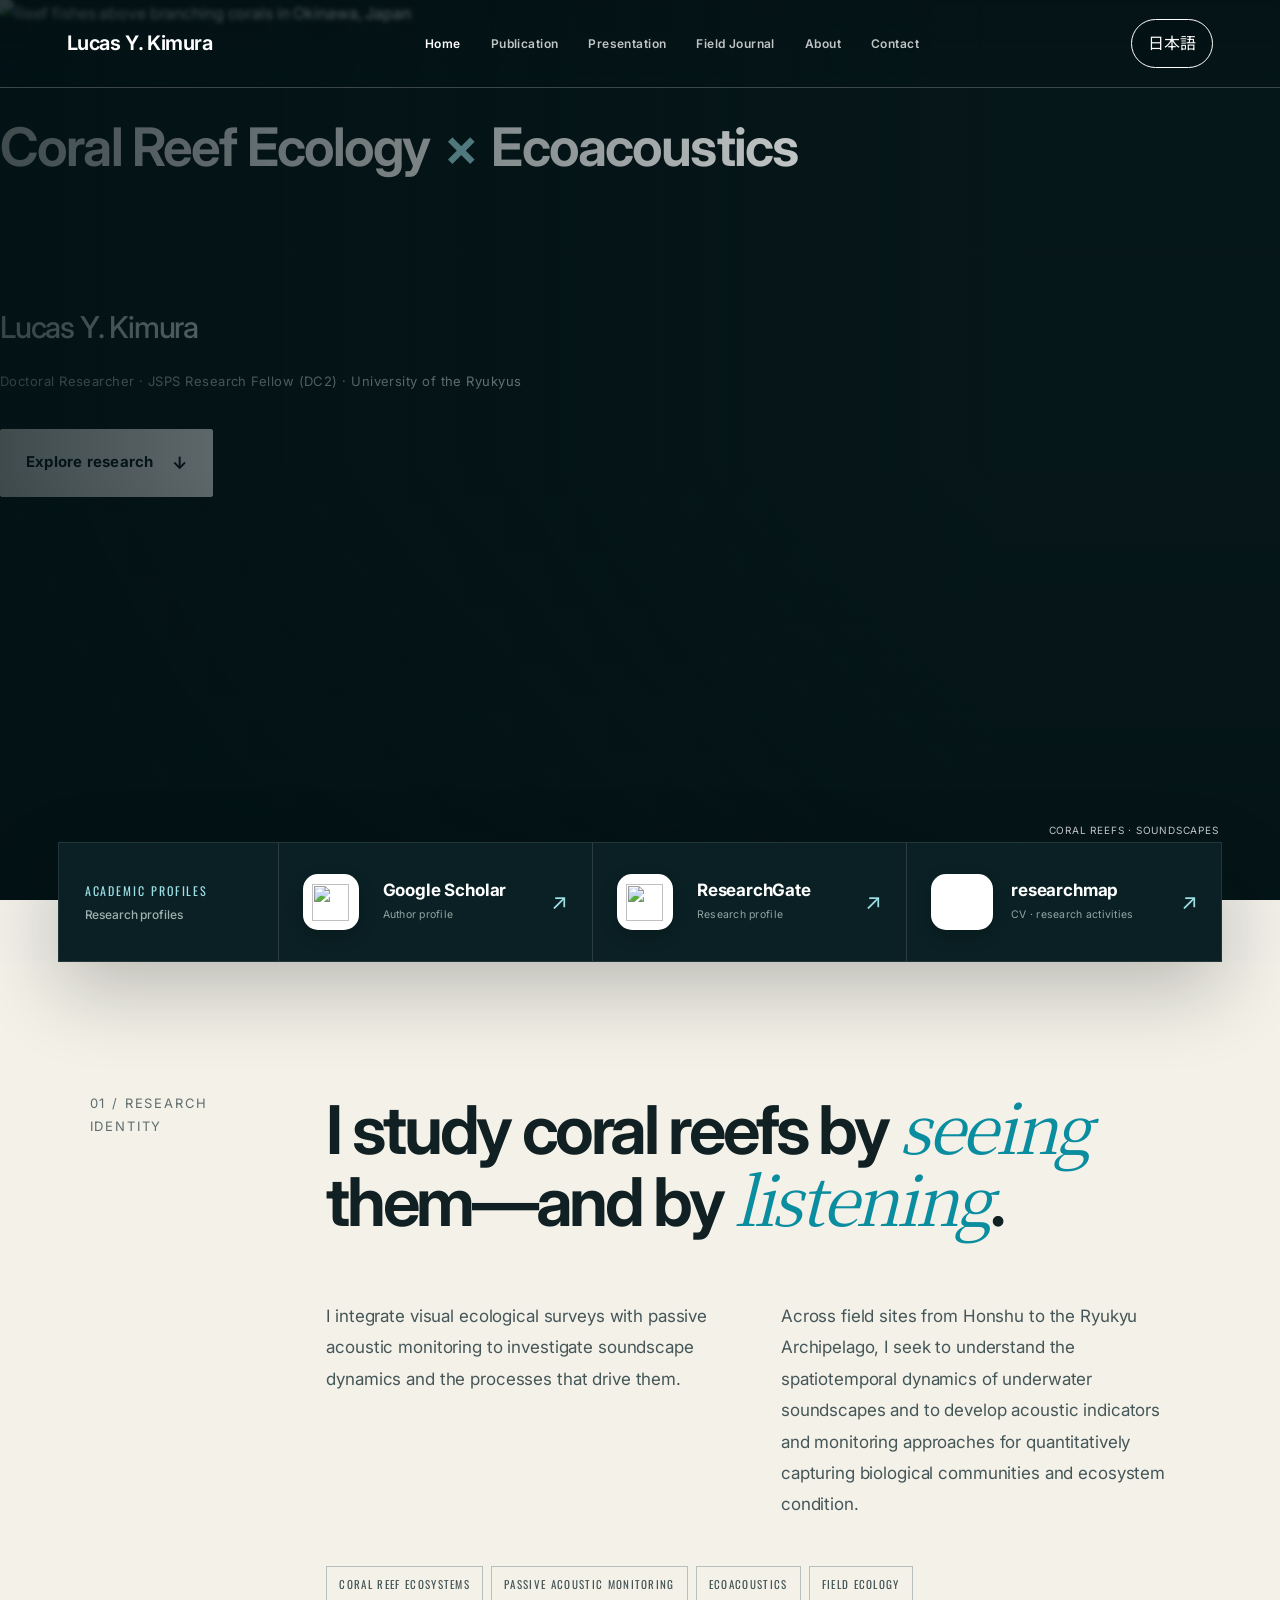
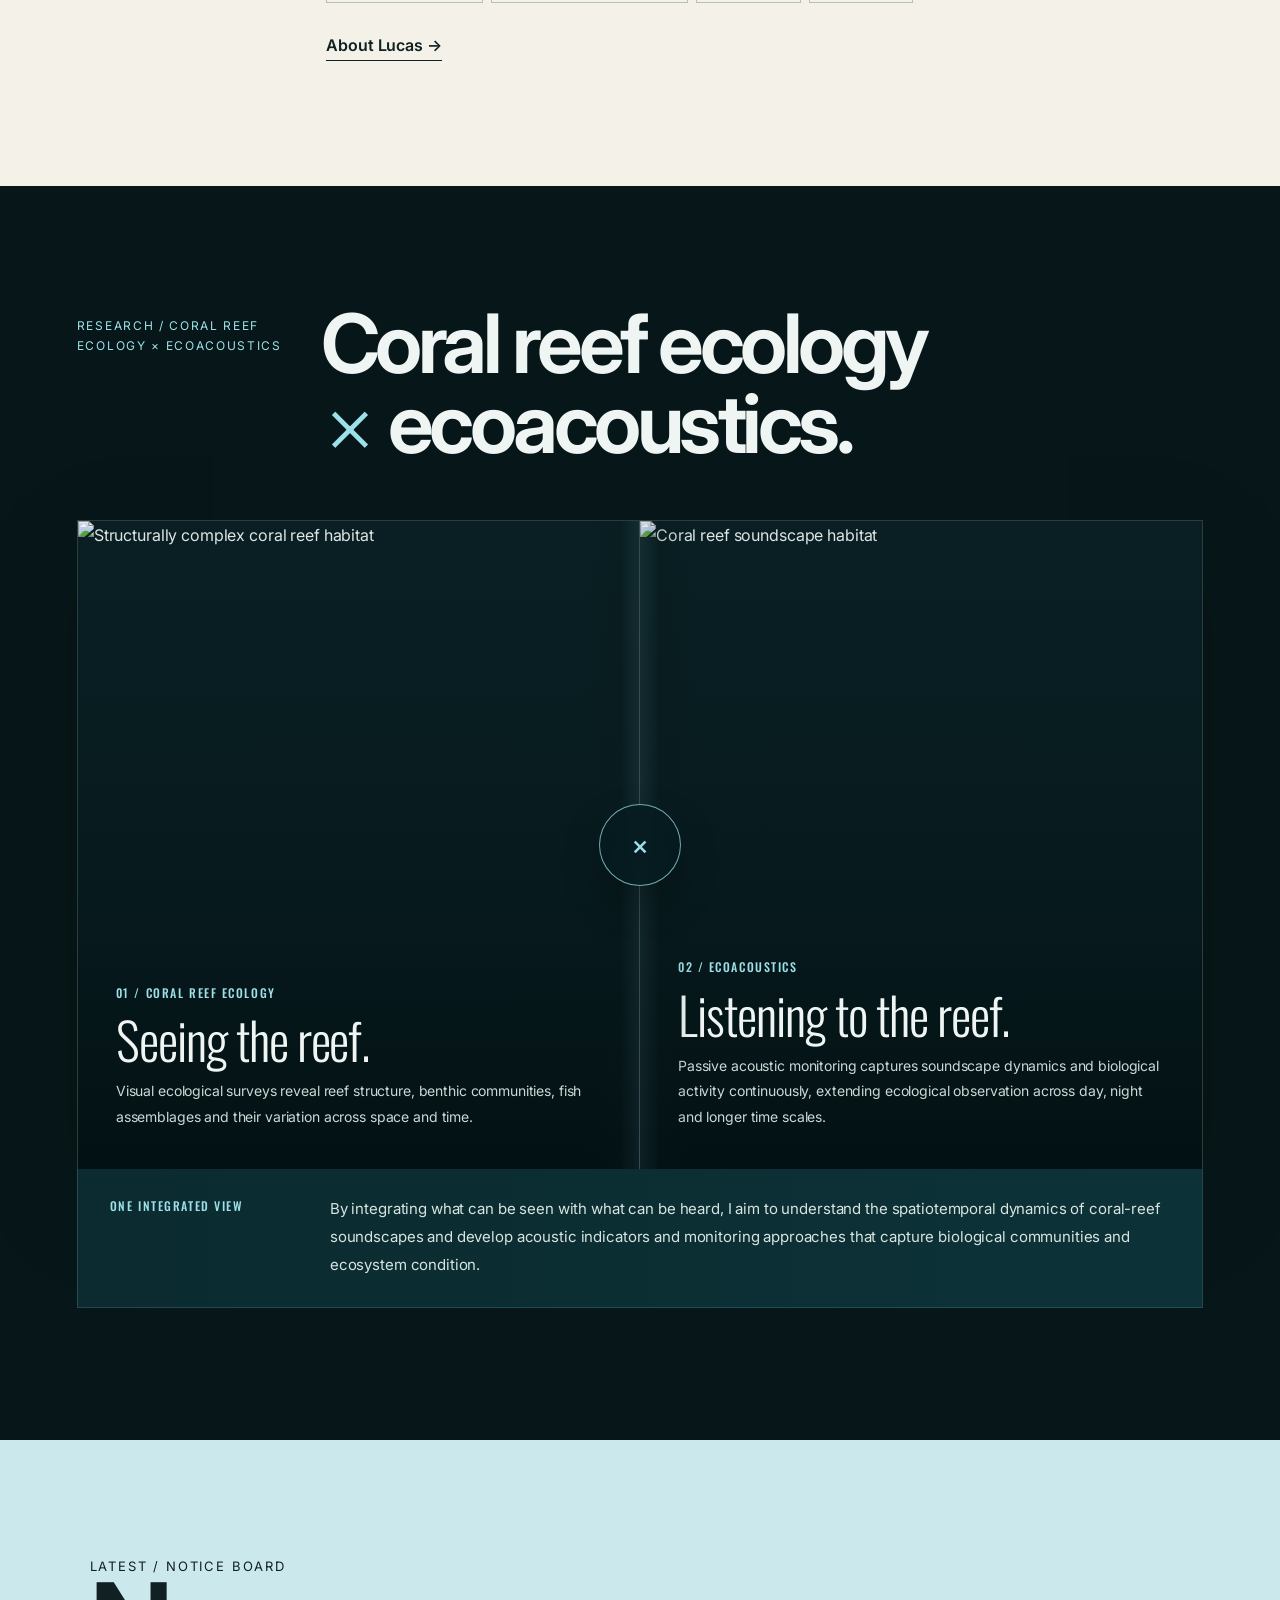
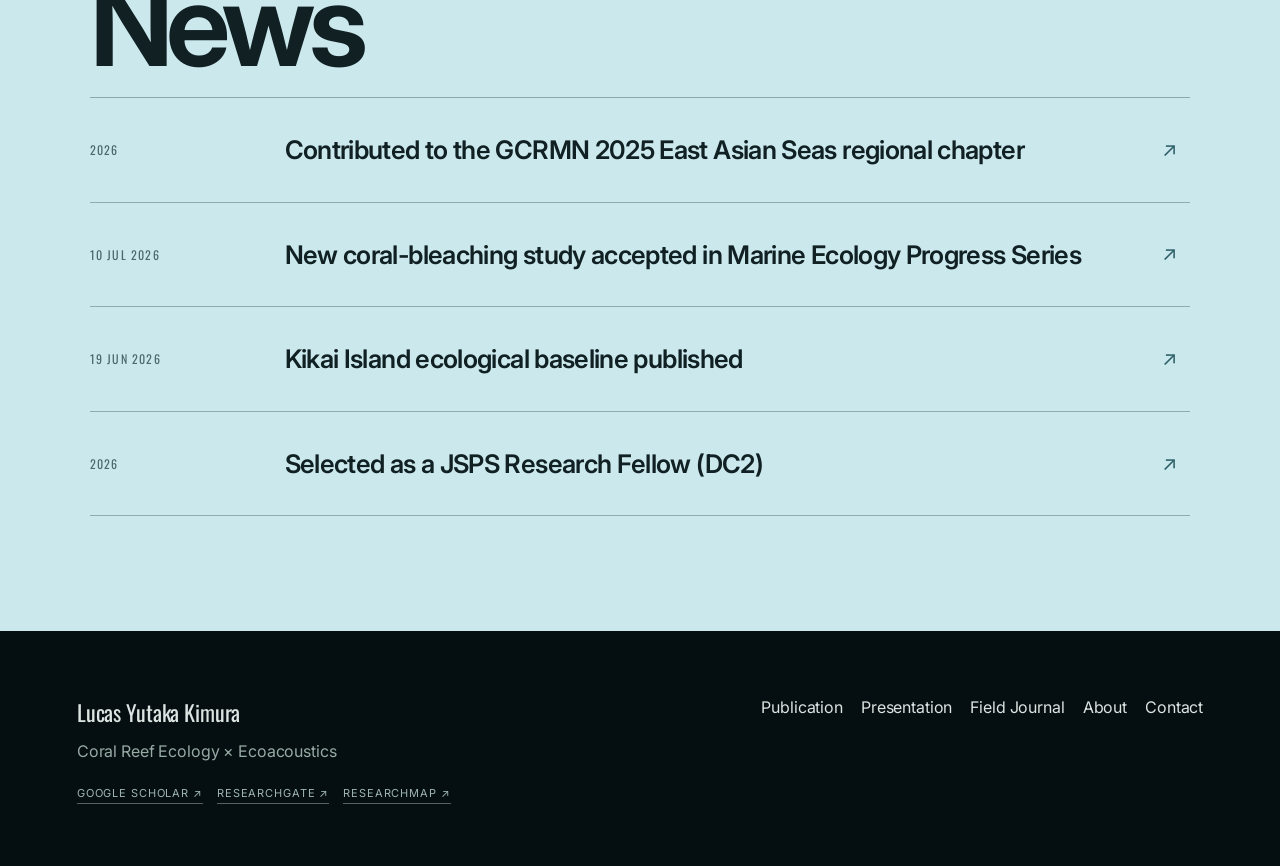
==== index.html @ f70b8e87 "Update index.html" ====
<!doctype html>
<html lang="en">
<head>
  <meta charset="utf-8">
  <meta name="viewport" content="width=device-width,initial-scale=1">
  <meta name="theme-color" content="#071719">
  <meta name="description" content="Lucas Y. Kimura — integrating coral reef ecology and ecoacoustics to understand coral-reef soundscape dynamics and advance acoustic ecosystem monitoring.">
  <link rel="canonical" href="https://lucasyutakakimura.github.io/lucas-kimura-website/">
  <link rel="preload" as="image" href="assets/images/reef-hero-hq.avif" fetchpriority="high">
  <title>Lucas Y. Kimura — Coral Reef Ecology × Ecoacoustics</title>
  <link rel="preconnect" href="https://fonts.googleapis.com">
  <link rel="preconnect" href="https://fonts.gstatic.com" crossorigin>
  <link rel="preconnect" href="https://upload.wikimedia.org">
  <link rel="preconnect" href="https://commons.wikimedia.org">
  <link href="https://fonts.googleapis.com/css2?family=Inter:wght@400;500;600;700&family=Noto+Sans+JP:wght@400;500;600;700&family=Noto+Serif+JP:wght@500;600&family=Oswald:wght@300;400;500&display=swap" rel="stylesheet">
  <link rel="stylesheet" href="assets/style.css">
  <link rel="stylesheet" href="assets/home.css">
  <link rel="stylesheet" href="assets/research-fusion.css">
  <script>(function(){try{var q=new URLSearchParams(location.search).get('lang');var l=(q==='ja'||q==='en')?q:(localStorage.getItem('lyk-lang')||'en');document.documentElement.dataset.lang=l;document.documentElement.lang=l;}catch(e){}})();</script>
  <script type="application/ld+json">{"@context":"https://schema.org","@type":"Person","name":"Lucas Yutaka Kimura","url":"https://lucasyutakakimura.github.io/lucas-kimura-website/","affiliation":{"@type":"Organization","name":"University of the Ryukyus"},"knowsAbout":["Coral reef ecology","Ecoacoustics","Passive acoustic monitoring","Reef fish ecology","Coral bleaching"],"sameAs":["https://scholar.google.com/citations?user=vAI-kDgAAAAJ&hl=ja","https://www.researchgate.net/profile/Lucas-Kimura-2?ev=hdr_xprf","https://researchmap.jp/lucasyutakakimura"]}</script>
</head>
<body class="home-page"
 data-title-en="Lucas Y. Kimura — Coral Reef Ecology × Ecoacoustics"
 data-title-ja="Lucas Y. Kimura — サンゴ礁生態学 × 生態音響学"
 data-description-en="Lucas Y. Kimura — integrating coral reef ecology and ecoacoustics from Honshu to the Ryukyu Archipelago to understand soundscape dynamics and advance acoustic ecosystem monitoring."
 data-description-ja="Lucas Y. Kimura — 本州から琉球列島を中心に、海中サウンドスケープの時空間動態を明らかにし、音響情報から生物群集や生態系の状態を捉える指標・モニタリング手法の発展を目指しています。">
<header class="top">
  <a class="brand" href="index.html">Lucas Y. Kimura</a>
  <nav aria-label="Primary navigation">
    <a class="active" href="index.html"><span data-en>Home</span><span data-ja>ホーム</span></a>
    <a href="publications.html"><span data-en>Publication</span><span data-ja>論文</span></a>
    <a href="presentation.html"><span data-en>Presentation</span><span data-ja>学会発表</span></a>
    <a href="fieldwork.html"><span data-en>Field Journal</span><span data-ja>フィールド記録</span></a>
    <a href="about.html"><span data-en>About</span><span data-ja>プロフィール</span></a>
    <a href="contact.html"><span data-en>Contact</span><span data-ja>お問い合わせ</span></a>
  </nav>
  <button id="lang" type="button" aria-label="Switch language">日本語</button>
</header>

<main>
 <section class="hero" aria-labelledby="hero-title">
  <img
    src="assets/images/home-hero.jpg"
    fetchpriority="high"
    decoding="async"
    alt="Coral reef and reef fishes">

  <div class="shade"></div>
      <div class="field"><span data-en>Coral Reef Ecology <span class="cross">×</span> Ecoacoustics</span><span data-ja>サンゴ礁生態学 <span class="cross">×</span> 生態音響学</span></div>
      <h1 id="hero-title">Lucas Y. Kimura</h1>
      <p class="hero-meta"><span data-en>Doctoral Researcher · JSPS Research Fellow (DC2) · University of the Ryukyus</span><span data-ja>琉球大学 博士後期課程 · 日本学術振興会特別研究員（DC2）</span></p>
      <div class="hero-actions">
        <a class="button light" href="#research"><span data-en>Explore research</span><span data-ja>研究を見る</span></a>
      </div>
    </div>
    <div class="location"><span data-en>Coral reefs · Soundscapes<br>Biological communities · Monitoring</span><span data-ja>サンゴ礁 · サウンドスケープ<br>生物群集 · モニタリング</span></div>
    <div class="scroll-note"><span data-en>Scroll to explore</span><span data-ja>スクロールして研究を見る</span></div>
  </section>

  <section class="profile-dock" data-aria-en="Academic profiles" data-aria-ja="研究者プロフィール" aria-label="Academic profiles">
    <div class="profile-dock-label">
      <span><span data-en>Academic profiles</span><span data-ja>研究者プロフィール</span></span>
      <strong><span data-en>Research profiles</span><span data-ja>研究プロフィール</span></strong>
    </div>
    <a class="profile-card scholar-card" href="https://scholar.google.com/citations?user=vAI-kDgAAAAJ&hl=ja" target="_blank" rel="me noopener noreferrer" data-aria-en="Google Scholar profile" data-aria-ja="Google Scholar プロフィール" aria-label="Google Scholar profile">
      <span class="profile-logo" aria-hidden="true"><img src="https://upload.wikimedia.org/wikipedia/commons/c/c7/Google_Scholar_logo.svg" alt=""></span>
      <span class="profile-copy"><strong>Google Scholar</strong><small><span data-en>Author profile</span><span data-ja></span></small></span><span class="profile-arrow">↗</span>
    </a>
    <a class="profile-card researchgate-card" href="https://www.researchgate.net/profile/Lucas-Kimura-2?ev=hdr_xprf" target="_blank" rel="me noopener noreferrer" data-aria-en="ResearchGate profile" data-aria-ja="ResearchGate プロフィール" aria-label="ResearchGate profile">
      <span class="profile-logo" aria-hidden="true"><img src="https://upload.wikimedia.org/wikipedia/commons/9/94/Researchgate_logo.svg" alt=""></span>
      <span class="profile-copy"><strong>ResearchGate</strong><small><span data-en>Research profile</span><span data-ja></span></small></span><span class="profile-arrow">↗</span>
    </a>
    <a class="profile-card researchmap-card" href="https://researchmap.jp/lucasyutakakimura" target="_blank" rel="me noopener noreferrer" data-aria-en="researchmap profile" data-aria-ja="researchmap プロフィール" aria-label="researchmap profile">
      <span class="profile-logo profile-logo-wide" aria-hidden="true"><img src="https://commons.wikimedia.org/wiki/Special:Redirect/file/Researchmap.png" alt=""></span>
      <span class="profile-copy"><strong>researchmap</strong><small><span data-en>CV · research activities</span><span data-ja></span></small></span><span class="profile-arrow">↗</span>
    </a>
  </section>

  <section class="paper intro">
    <div class="label"><span data-en>01 / RESEARCH IDENTITY</span><span data-ja>01 / 研究の基軸</span></div>
    <div>
      <h2>
        <span data-en>I study coral reefs by <em>seeing</em> them—and by <em>listening</em>.</span>
        <span data-ja>サンゴ礁を<span class="sense-highlight">「見る」</span>こと、<span class="sense-highlight">「聴く」</span>ことから生態系を読み解く。</span>
      </h2>
      <div class="cols">
        <p><span data-en>I integrate visual ecological surveys with passive acoustic monitoring to investigate soundscape dynamics and the processes that drive them.</span><span data-ja>目視生態調査と受動的音響観測を統合し、サウンドスケープの動態およびその駆動要因を明らかにする研究に取り組んでいます。</span></p>
        <p><span data-en>Across field sites from Honshu to the Ryukyu Archipelago, I seek to understand the spatiotemporal dynamics of underwater soundscapes and to develop acoustic indicators and monitoring approaches for quantitatively capturing biological communities and ecosystem condition.</span><span data-ja>本州から琉球列島を主なフィールドに、海中サウンドスケープの時空間動態を理解するとともに、音響情報を用いて生物群集や生態系の状態を定量的に捉える指標化とモニタリング手法の発展を目指しています。</span></p>
      </div>
      <div class="research-tags" data-aria-en="Research themes" data-aria-ja="研究テーマ" aria-label="Research themes">
        <span><span data-en>Coral reef ecosystems</span><span data-ja>サンゴ礁生態系</span></span>
        <span><span data-en>Passive acoustic monitoring</span><span data-ja>受動的音響モニタリング</span></span>
        <span><span data-en>Ecoacoustics</span><span data-ja>生態音響学</span></span>
        <span><span data-en>Field ecology</span><span data-ja>野外生態学</span></span>
      </div>
      <a class="text-link" href="about.html"><span data-en>About Lucas →</span><span data-ja>プロフィールを見る →</span></a>
    </div>
  </section>

  <section class="dark" id="research">
    <div class="section-head">
      <div class="kicker"><span data-en>RESEARCH / CORAL REEF ECOLOGY × ECOACOUSTICS</span><span data-ja>研究 / サンゴ礁生態学 × 生態音響学</span></div>
      <h2><span data-en>Coral reef ecology <span class="fusion-title-cross">×</span> ecoacoustics.</span><span data-ja>サンゴ礁生態学 <span class="fusion-title-cross">×</span> 生態音響学。</span></h2>
    </div>

    <div class="research-fusion" aria-label="Integration of coral reef ecology and ecoacoustics">
      <article class="fusion-panel fusion-panel--ecology">
        <img src="assets/images/reef-ecology-hq.avif" loading="lazy" decoding="async" data-alt-en="Structurally complex coral reef habitat" data-alt-ja="立体的なサンゴ礁生息場" alt="Structurally complex coral reef habitat">
        <div class="fusion-copy">
          <b><span data-en>01 / CORAL REEF ECOLOGY</span><span data-ja>01 / サンゴ礁生態学</span></b>
          <h3><span data-en>Seeing the reef.</span><span data-ja>サンゴ礁を「見る」。</span></h3>
          <p><span data-en>Visual ecological surveys reveal reef structure, benthic communities, fish assemblages and their variation across space and time.</span><span data-ja>目視生態調査から、サンゴ礁の構造、底生生物、魚類群集と、それらが空間・時間の中でどのように変化するのかを捉えます。</span></p>
        </div>
      </article>

      <div class="fusion-cross" aria-hidden="true">×</div>

      <article class="fusion-panel fusion-panel--acoustics">
        <img src="assets/images/reef-sound-hq.avif" loading="lazy" decoding="async" data-alt-en="Coral reef soundscape habitat" data-alt-ja="サンゴ礁の水中音環境" alt="Coral reef soundscape habitat">
        <div class="fusion-copy">
          <b><span data-en>02 / ECOACOUSTICS</span><span data-ja>02 / 生態音響学</span></b>
          <h3><span data-en>Listening to the reef.</span><span data-ja>サンゴ礁を「聴く」。</span></h3>
          <p><span data-en>Passive acoustic monitoring captures soundscape dynamics and biological activity continuously, extending ecological observation across day, night and longer time scales.</span><span data-ja>受動的音響観測によって、サウンドスケープの動態や生物活動を連続的に捉え、昼夜から長期変動まで生態系観測の時間軸を拡張します。</span></p>
        </div>
      </article>
    </div>

    <div class="fusion-synthesis">
      <span><span data-en>ONE INTEGRATED VIEW</span><span data-ja>二つの視点を統合する</span></span>
      <p><span data-en>By integrating what can be seen with what can be heard, I aim to understand the spatiotemporal dynamics of coral-reef soundscapes and develop acoustic indicators and monitoring approaches that capture biological communities and ecosystem condition.</span><span data-ja>「見る」生態学と「聴く」生態音響学を統合し、サンゴ礁サウンドスケープの時空間動態を理解するとともに、音響情報から生物群集や生態系の状態を捉える指標化・モニタリング手法の発展を目指しています。</span></p>
    </div>
  </section>

  <section class="news">
    <div class="section-head ink"><div><div class="kicker"><span data-en>LATEST / NOTICE BOARD</span><span data-ja>最新情報 / お知らせ</span></div><h2><span data-en>News</span><span data-ja>ニュース</span></h2></div></div>
    <div class="news-list">
      <article><time><span data-en>2026</span><span data-ja>2026年</span></time><h3><span data-en>Contributed to the GCRMN 2025 East Asian Seas regional chapter</span><span data-ja>GCRMN 2025「東アジア海域」地域章に寄稿</span></h3></article>
      <article><time><span data-en>10 JUL 2026</span><span data-ja>2026年7月10日</span></time><h3><span data-en>New coral-bleaching study accepted in Marine Ecology Progress Series</span><span data-ja>長期熱ストレスと遅延白化に関する研究が Marine Ecology Progress Series に受理</span></h3></article>
      <article><time><span data-en>19 JUN 2026</span><span data-ja>2026年6月19日</span></time><h3><span data-en>Kikai Island ecological baseline published</span><span data-ja>喜界島における底生群集・魚類群集の生態学的ベースライン研究を公開</span></h3></article>
      <article><time><span data-en>2026</span><span data-ja>2026年</span></time><h3><span data-en>Selected as a JSPS Research Fellow (DC2)</span><span data-ja>日本学術振興会特別研究員（DC2）に採用</span></h3></article>
    </div>
  </section>

<footer>
  <div><strong>Lucas Yutaka Kimura</strong><p><span data-en>Coral Reef Ecology × Ecoacoustics</span><span data-ja>サンゴ礁生態学 × 生態音響学</span></p><div class="footer-profiles"><a href="https://scholar.google.com/citations?user=vAI-kDgAAAAJ&hl=ja" target="_blank" rel="me noopener">Google Scholar ↗</a><a href="https://www.researchgate.net/profile/Lucas-Kimura-2?ev=hdr_xprf" target="_blank" rel="me noopener">ResearchGate ↗</a><a href="https://researchmap.jp/lucasyutakakimura" target="_blank" rel="me noopener">researchmap ↗</a></div></div>
  <nav><a href="publications.html"><span data-en>Publication</span><span data-ja>論文</span></a><a href="presentation.html"><span data-en>Presentation</span><span data-ja>学会発表</span></a><a href="fieldwork.html"><span data-en>Field Journal</span><span data-ja>フィールド記録</span></a><a href="about.html"><span data-en>About</span><span data-ja>プロフィール</span></a><a href="contact.html"><span data-en>Contact</span><span data-ja>お問い合わせ</span></a></nav>
</footer>
<script src="assets/site.js"></script>
<script src="assets/highres-loader.js"></script>
</body>
</html>
---- assets/style.css ----
*{box-sizing:border-box}html{scroll-behavior:smooth}body{margin:0;background:#f2f0e9;color:#102023;font-family:Inter,'Noto Sans JP',sans-serif;line-height:1.6}a{color:inherit;text-decoration:none}img{display:block;width:100%;height:100%;object-fit:cover}button{font:inherit}.top{height:82px;padding:0 4.2vw;display:flex;align-items:center;justify-content:space-between;position:absolute;z-index:20;top:0;left:0;right:0;color:#fff;border-bottom:1px solid rgba(255,255,255,.25)}.top.solid{position:relative;background:#081719}.brand{font-size:18px;font-weight:600;letter-spacing:.02em}.top nav{display:flex;gap:26px;font-size:13px;text-transform:uppercase;letter-spacing:.08em}.top nav a{opacity:.75}.top nav a:hover,.top nav a.active{opacity:1}.top button{background:transparent;color:inherit;border:1px solid currentColor;border-radius:30px;padding:8px 14px;cursor:pointer}.hero{height:min(900px,100vh);min-height:690px;position:relative;color:#fff;overflow:hidden}.hero>img{position:absolute;inset:0}.shade{position:absolute;inset:0;background:linear-gradient(90deg,rgba(3,18,21,.75) 0%,rgba(3,18,21,.35) 50%,rgba(3,18,21,.08) 100%),linear-gradient(0deg,rgba(3,18,21,.35),transparent 45%)}.hero-copy{position:absolute;left:7vw;bottom:12vh;max-width:920px}.field{font-family:Oswald,'Noto Sans JP',sans-serif;font-size:clamp(27px,3.2vw,52px);font-weight:400;text-transform:uppercase;letter-spacing:.035em;margin-bottom:10px}.hero h1{font-family:Oswald,sans-serif;font-size:clamp(44px,6vw,90px);font-weight:300;line-height:.95;margin:0 0 24px;letter-spacing:.01em}.statement{font-size:clamp(22px,2.5vw,38px);line-height:1.18;max-width:800px;margin:0 0 36px;font-weight:500}.hero-actions{display:flex;gap:14px;flex-wrap:wrap}.button{display:inline-flex;align-items:center;justify-content:center;padding:17px 26px;border:1px solid #fff;font-size:17px;font-weight:600;min-width:190px}.button.light{background:#fff;color:#0a191c}.button.outline{background:rgba(0,0,0,.08);backdrop-filter:blur(6px)}.location{position:absolute;right:4.2vw;bottom:5vh;text-align:right;font-size:12px;letter-spacing:.08em;text-transform:uppercase}.paper{padding:110px 7vw;display:grid;grid-template-columns:minmax(120px,1fr) 5fr;gap:5vw;background:#f2f0e9}.label,.kicker{font-family:Oswald,'Noto Sans JP',sans-serif;font-size:13px;letter-spacing:.14em;text-transform:uppercase}.intro h2,.presentation-preview h2{font-size:clamp(32px,4.4vw,66px);font-weight:500;line-height:1.08;margin:0 0 45px;max-width:1050px}.intro h2 em{font-family:serif;font-weight:400}.cols{display:grid;grid-template-columns:1fr 1fr;gap:45px;max-width:940px;color:#455457;font-size:16px}.text-link{display:inline-block;margin-top:28px;font-weight:600;border-bottom:1px solid currentColor}.dark{background:#081719;color:#eef4f1;padding:105px 6vw}.section-head{margin-bottom:50px}.section-head h2{font-family:Oswald,'Noto Sans JP',sans-serif;font-size:clamp(64px,9vw,140px);font-weight:300;text-transform:uppercase;line-height:.9;margin:8px 0}.section-head.ink{color:#102023}.stories{display:grid;grid-template-columns:repeat(3,1fr);gap:18px}.stories article{height:600px;position:relative;overflow:hidden;background:#173035}.stories article:after{content:'';position:absolute;inset:0;background:linear-gradient(0deg,rgba(4,19,22,.92),rgba(4,19,22,.05) 70%)}.stories article>div{position:absolute;z-index:2;left:28px;right:28px;bottom:27px}.stories b{font-family:Oswald;font-weight:400}.stories h3{font-family:Oswald,'Noto Sans JP',sans-serif;text-transform:uppercase;font-size:clamp(34px,4vw,62px);font-weight:300;line-height:.95;margin:12px 0}.stories p{max-width:390px;color:#d5dedb}.news{padding:105px 7vw;background:#c9e3ee}.news-list{border-top:1px solid rgba(10,30,35,.4)}.news-list article{display:grid;grid-template-columns:180px 1fr;gap:25px;border-bottom:1px solid rgba(10,30,35,.3);padding:26px 0}.news-list time{font-family:Oswald;letter-spacing:.1em}.news-list h3{margin:0;font-size:clamp(20px,2vw,31px);font-weight:500}.selected{padding-bottom:120px}.paper-list{display:grid;grid-template-columns:1fr 1fr;gap:18px}.paper-list>a{min-height:360px;padding:32px;background:#163338;display:flex;flex-direction:column;justify-content:flex-end;transition:.2s}.paper-list>a:hover{transform:translateY(-4px);background:#1c4046}.paper-list span{font-family:Oswald;letter-spacing:.1em}.paper-list h3{font-size:clamp(24px,2.6vw,38px);line-height:1.1;margin:14px 0 30px}.paper-list b{font-size:13px;text-transform:uppercase;letter-spacing:.08em}.talk{display:grid;grid-template-columns:100px 1fr;gap:25px;padding:28px 0;border-top:1px solid #b8bbb5;max-width:1000px}.talk:last-of-type{border-bottom:1px solid #b8bbb5}.talk time{font-family:Oswald;font-size:22px}.talk h3{font-size:23px;line-height:1.25;margin:0 0 9px}.talk p{margin:0;color:#5e6867}.field-grid{display:grid;grid-template-columns:2fr 1fr 1fr;gap:16px}.field-grid a{height:520px;position:relative;overflow:hidden}.field-grid a:after{content:'';position:absolute;inset:0;background:linear-gradient(0deg,rgba(0,0,0,.7),transparent 55%)}.field-grid span{position:absolute;z-index:2;bottom:22px;left:22px;font-family:Oswald;font-size:22px;letter-spacing:.08em}.quote{padding:100px 7vw;background:#0d90a4;color:white}.quote p{font-family:serif;font-size:clamp(32px,5vw,76px);line-height:1.08;max-width:1150px;margin:0}.sub{padding-top:0}.sub-hero{padding:105px 7vw 80px;background:#081719;color:#fff}.sub-hero h1{font-family:Oswald,'Noto Sans JP',sans-serif;font-weight:300;text-transform:uppercase;font-size:clamp(76px,12vw,180px);line-height:.9;margin:14px 0 30px}.sub-hero p{font-size:20px;max-width:700px;color:#d3dedb}.pub-year{padding:80px 6vw}.pub-year h2{font-family:Oswald;font-size:clamp(48px,7vw,105px);font-weight:300;margin:0 0 45px}.publication-cards{display:grid;grid-template-columns:repeat(3,1fr);gap:28px}.publication-cards>a,.publication-cards>article{display:block}.mock-cover{height:430px;display:flex;align-items:flex-start;justify-content:center;padding-top:48px;text-align:center;font-family:Oswald;font-size:30px;line-height:1.1;letter-spacing:.03em;margin-bottom:20px}.blue{background:#9dc5dd}.sand{background:#d7cbb5}.aqua{background:#9fdad6}.publication-cards h3{font-size:21px;line-height:1.25}.publication-cards span,.publication-cards p{font-size:13px;color:#687271}.dark-block{background:#081719;color:#fff}.coming{font-size:20px}.talk-archive{padding:80px 7vw;max-width:1200px}.talk-archive h2{font-family:Oswald;font-size:70px;font-weight:300;border-bottom:1px solid #9aa3a0;margin:60px 0 0}.talk-archive article{padding:32px 0;border-bottom:1px solid #c3c7c2}.talk-archive time{font-family:Oswald;letter-spacing:.08em}.talk-archive h3{font-size:28px;line-height:1.2;max-width:900px}.field-notes{padding:90px 6vw}.field-notes article{display:grid;grid-template-columns:1.15fr 1fr;min-height:520px;margin-bottom:28px;background:#e4e1d8}.field-notes article:nth-child(even){grid-template-columns:1fr 1.15fr}.field-notes article:nth-child(even) img{order:2}.field-notes article>div{padding:55px}.field-notes span{font-family:Oswald;letter-spacing:.1em}.field-notes h2{font-size:45px;line-height:1.05}.about-grid,.contact{padding:90px 7vw;display:grid;grid-template-columns:2fr 1fr;gap:80px;max-width:1400px}.about-grid h2{font-family:serif;font-size:clamp(50px,7vw,100px);line-height:.95;margin:0 0 40px}.about-grid>div:first-child p{font-size:19px;max-width:780px}.cv{border-left:1px solid #aeb4af;padding-left:35px}.cv h3{font-family:Oswald;text-transform:uppercase;letter-spacing:.08em;margin-top:35px}.contact{grid-template-columns:1.4fr .8fr .8fr}.contact>div{border-top:1px solid #aeb4af;padding-top:20px}.contact>div>span{font-family:Oswald;letter-spacing:.1em}.contact-mail{display:block;font-family:Oswald;font-size:clamp(42px,5vw,80px);line-height:.95;margin-top:30px}.contact p{font-size:18px}footer{padding:55px 6vw;background:#050f11;color:#dbe4e1;display:flex;justify-content:space-between;gap:40px}footer nav{display:flex;gap:18px;flex-wrap:wrap}footer p{margin:5px 0;color:#98aaa5}[data-ja]{display:none}@media(max-width:900px){.top{height:auto;min-height:72px;padding:18px 5vw;flex-wrap:wrap;gap:14px}.top nav{order:3;width:100%;overflow:auto;gap:18px;padding-top:4px}.hero{min-height:760px}.hero-copy{left:6vw;right:6vw;bottom:16vh}.location{display:none}.paper{grid-template-columns:1fr;padding:80px 6vw}.cols{grid-template-columns:1fr}.stories,.publication-cards{grid-template-columns:1fr}.stories article{height:520px}.paper-list{grid-template-columns:1fr}.field-grid{grid-template-columns:1fr}.field-grid a{height:390px}.field-notes article,.field-notes article:nth-child(even){grid-template-columns:1fr}.field-notes article:nth-child(even) img{order:0}.field-notes article img{height:420px}.about-grid,.contact{grid-template-columns:1fr;gap:30px}.cv{border-left:0;border-top:1px solid #aeb4af;padding:25px 0}.news-list article{grid-template-columns:1fr;gap:5px}.talk{grid-template-columns:70px 1fr}.mock-cover{height:380px}}
---- assets/home.css ----
/* Home-page editorial layer — loaded after the shared stylesheet */
.home-page{--reef:#071719;--reef-2:#0b2428;--aqua:#9de0e7;--ice:#dff5f7;--paper:#f4f1e9;--ink:#0c2023;--line:rgba(255,255,255,.22);overflow-x:hidden}
.home-page .top{height:88px;padding:0 5.2vw;border-bottom:1px solid rgba(255,255,255,.22);background:linear-gradient(180deg,rgba(3,16,19,.34),rgba(3,16,19,0));backdrop-filter:blur(2px)}
.home-page .brand{font-family:Oswald,'Noto Sans JP',sans-serif;font-size:20px;font-weight:400;letter-spacing:.035em}
.home-page .top nav{gap:30px;font-size:12px;font-weight:600;letter-spacing:.12em}
.home-page .top button{padding:9px 16px;background:rgba(3,18,21,.16);backdrop-filter:blur(10px);transition:.2s ease}
.home-page .top button:hover{background:#fff;color:#071719}

.home-page .hero{height:100svh;min-height:760px;max-height:none;background:#071719}
.home-page .hero>img{object-position:center 48%;transform:scale(1.01);animation:hero-breathe 16s ease-out both}
@keyframes hero-breathe{from{transform:scale(1.045)}to{transform:scale(1.01)}}
.home-page .shade{background:linear-gradient(90deg,rgba(2,15,18,.86) 0%,rgba(2,15,18,.55) 38%,rgba(2,15,18,.10) 76%),linear-gradient(0deg,rgba(2,15,18,.52) 0%,transparent 43%,rgba(2,15,18,.16) 100%)}
.home-page .hero-copy{left:6.2vw;bottom:13.5vh;max-width:1050px}
.home-page .hero-kicker{display:flex;align-items:center;gap:12px;margin-bottom:17px;font-size:11px;font-weight:700;letter-spacing:.18em;text-transform:uppercase;color:#dff5f7}
.home-page .hero-kicker:before{content:'';width:38px;height:1px;background:#9de0e7}
.home-page .field{font-family:Oswald,'Noto Sans JP',sans-serif;font-size:clamp(32px,4.15vw,66px);font-weight:400;line-height:1;letter-spacing:.012em;text-transform:none;margin:0 0 15px;color:#fff}
.home-page .field .cross{color:#9de0e7;padding:0 .08em}
.home-page .hero h1{font-family:Inter,'Noto Sans JP',sans-serif;font-size:clamp(25px,2.35vw,39px);font-weight:500;line-height:1.1;letter-spacing:-.025em;margin:0 0 27px;color:#d9e7e5}
.home-page .statement{font-family:Inter,'Noto Sans JP',sans-serif;font-size:clamp(27px,3.25vw,50px);line-height:1.1;max-width:900px;margin:0 0 21px;font-weight:600;letter-spacing:-.035em;text-wrap:balance}
.home-page .hero-meta{max-width:720px;margin:0 0 37px;color:rgba(239,249,247,.78);font-size:13px;line-height:1.6;letter-spacing:.035em}
.home-page .hero-actions{gap:12px}
.home-page .hero-actions .button{min-width:202px;padding:18px 25px;font-size:15px;font-weight:700;letter-spacing:.015em;border-radius:2px;transition:transform .25s ease,background .25s ease,color .25s ease,border-color .25s ease}
.home-page .hero-actions .button:after{content:'↗';margin-left:18px;font-size:17px;transition:transform .25s ease}
.home-page .hero-actions .button:first-child:after{content:'↓'}
.home-page .hero-actions .button:hover{transform:translateY(-3px)}
.home-page .hero-actions .button:hover:after{transform:translate(2px,-2px)}
.home-page .hero-actions .button:first-child:hover:after{transform:translateY(3px)}
.home-page .button.light{border-color:#fff}
.home-page .button.outline{background:rgba(5,26,30,.25);border-color:rgba(255,255,255,.7);backdrop-filter:blur(10px)}
.home-page .location{right:4.8vw;bottom:5vh;font-size:10px;line-height:1.65;opacity:.78}
.home-page .scroll-note{position:absolute;left:6.2vw;bottom:4.5vh;display:flex;align-items:center;gap:12px;font-size:10px;font-weight:700;letter-spacing:.18em;text-transform:uppercase;color:rgba(255,255,255,.68)}
.home-page .scroll-note:before{content:'';width:46px;height:1px;background:rgba(255,255,255,.5)}

/* Academic profile dock */
.profile-dock{position:relative;z-index:8;width:min(1320px,91vw);margin:-58px auto 0;background:#0a2024;color:#fff;box-shadow:0 28px 80px rgba(1,15,18,.24);display:grid;grid-template-columns:220px repeat(3,minmax(0,1fr));border:1px solid rgba(255,255,255,.10)}
.profile-dock-label{padding:27px 26px;display:flex;flex-direction:column;justify-content:center;border-right:1px solid rgba(255,255,255,.13)}
.profile-dock-label>span{font-family:Oswald,'Noto Sans JP',sans-serif;font-size:12px;letter-spacing:.16em;text-transform:uppercase;color:#9de0e7}
.profile-dock-label strong{font-size:12px;font-weight:500;margin-top:5px;color:#9db1af;line-height:1.45}
.profile-card{--brand:#9de0e7;position:relative;min-height:118px;padding:20px 24px;display:grid;grid-template-columns:64px minmax(0,1fr) auto;gap:16px;align-items:center;border-right:1px solid rgba(255,255,255,.13);transition:background .28s ease,transform .28s ease,box-shadow .28s ease;isolation:isolate}
.profile-card:last-child{border-right:0}
.profile-card:after{content:'';position:absolute;left:0;right:0;bottom:0;height:2px;background:var(--brand);transform:scaleX(0);transform-origin:left;transition:transform .28s ease;opacity:.9}
.profile-card:hover{background:linear-gradient(135deg,rgba(255,255,255,.055),rgba(255,255,255,.018));transform:translateY(-6px);box-shadow:0 16px 35px rgba(0,0,0,.16)}
.profile-card:hover:after{transform:scaleX(1)}
.scholar-card{--brand:#4285f4}
.researchgate-card{--brand:#00ccbb}
.researchmap-card{--brand:#9aadb8}
.profile-logo{width:56px;height:56px;border-radius:15px;background:#fff;display:grid;place-items:center;overflow:hidden;box-shadow:0 6px 18px rgba(0,0,0,.16);transition:transform .28s ease}
.profile-logo img{display:block;width:37px;height:37px;object-fit:contain}
.profile-logo-wide{width:62px}
.profile-logo-wide img{width:52px;height:auto;max-height:34px}
.profile-card:hover .profile-logo{transform:scale(1.045)}
.profile-copy{min-width:0}
.profile-card strong{display:block;font-size:17px;line-height:1.15;letter-spacing:-.01em}
.profile-card small{display:block;margin-top:7px;color:#8fa6a3;font-size:10.5px;line-height:1.4;letter-spacing:.025em}
.profile-arrow{font-size:22px;color:#9de0e7;transition:transform .25s ease,color .25s ease}
.profile-card:hover .profile-arrow{transform:translate(3px,-3px);color:var(--brand)}

.home-page .intro{padding-top:130px;padding-bottom:125px;background:var(--paper)}
.home-page .intro .label{color:#5e6d6d}
.home-page .intro h2{font-size:clamp(38px,5.25vw,78px);max-width:1120px;letter-spacing:-.045em;line-height:1.01;margin-bottom:48px;text-wrap:balance}
.home-page .intro h2 em{font-style:italic;color:#0b8da0}
.home-page .intro .cols{font-size:17px;line-height:1.85;color:#455658;max-width:1020px}
.home-page .research-tags{display:flex;gap:8px;flex-wrap:wrap;margin-top:28px}
.home-page .research-tags>span{border:1px solid #b5bfbb;padding:8px 12px;font-family:Oswald,'Noto Sans JP',sans-serif;font-size:11px;letter-spacing:.12em;text-transform:uppercase;color:#435355}

.home-page #research{padding-top:125px}
.home-page #research .section-head{display:grid;grid-template-columns:180px 1fr;align-items:end;gap:30px}
.home-page #research .section-head .kicker{align-self:start;padding-top:13px;color:#9de0e7}
.home-page #research .section-head h2{font-size:clamp(58px,8vw,124px);text-transform:none;letter-spacing:-.025em;max-width:1050px}
.home-page .stories{gap:12px}
.home-page .stories article{height:min(68vw,670px);min-height:520px}
.home-page .stories article>img{transition:transform .7s cubic-bezier(.2,.7,.2,1),filter .5s ease}
.home-page .stories article:hover>img{transform:scale(1.045);filter:saturate(1.08)}
.home-page .stories article:after{background:linear-gradient(0deg,rgba(3,18,21,.96),rgba(3,18,21,.05) 72%)}
.home-page .stories article>div{left:31px;right:31px;bottom:32px}
.home-page .stories b{font-size:12px;color:#9de0e7;letter-spacing:.1em}
.home-page .stories h3{font-size:clamp(35px,3.5vw,57px);letter-spacing:-.015em;text-transform:none}
.home-page .stories p{font-size:14px;line-height:1.7;color:#c8d8d5}

.home-page .news{background:#cbe8ed;padding-top:115px;padding-bottom:115px}
.home-page .news .section-head{display:flex;align-items:flex-end;justify-content:space-between;border-bottom:1px solid rgba(10,30,35,.32);padding-bottom:27px;margin-bottom:0}
.home-page .news .section-head h2{font-size:clamp(68px,9vw,130px);margin:0;line-height:.8;text-transform:none;letter-spacing:-.025em}
.home-page .news-list{border-top:0}
.home-page .news-list article{grid-template-columns:170px minmax(0,1fr) 28px;align-items:center;padding:29px 0;transition:padding-left .2s ease}
.home-page .news-list article:after{content:'↗';font-size:20px;color:#2e6068}
.home-page .news-list article:hover{padding-left:10px}
.home-page .news-list time{font-size:12px;color:#4b696d}
.home-page .news-list h3{font-size:clamp(21px,2vw,30px);letter-spacing:-.015em}

.home-page .selected{padding-top:120px;padding-bottom:125px}
.home-page .selected .section-head{display:flex;align-items:flex-end;justify-content:space-between}
.home-page .selected .section-head h2{text-transform:none;letter-spacing:-.025em}
.home-page .paper-list>a{min-height:405px;padding:38px;background:linear-gradient(145deg,#123239,#0d292e);border:1px solid rgba(255,255,255,.08)}
.home-page .paper-list>a:first-child{background:linear-gradient(145deg,#16404a,#0d2c31)}
.home-page .paper-list span{color:#9de0e7;font-size:12px}
.home-page .paper-list h3{font-size:clamp(26px,2.7vw,41px);letter-spacing:-.028em}

.home-page .presentation-preview{padding-top:120px;padding-bottom:120px}
.home-page .presentation-preview h2{letter-spacing:-.04em}
.home-page .talk{transition:padding-left .2s ease}
.home-page .talk:hover{padding-left:10px}

.home-page .field{padding-top:120px;padding-bottom:120px}
.home-page .field .section-head h2{text-transform:none;letter-spacing:-.02em}
.home-page .field-grid{gap:12px}
.home-page .field-grid a{height:570px}
.home-page .field-grid img{transition:transform .7s cubic-bezier(.2,.7,.2,1),filter .5s ease}
.home-page .field-grid a:hover img{transform:scale(1.035);filter:saturate(1.06)}
.home-page .field-grid span{font-size:18px}

.home-page .quote{padding:125px 7vw;background:linear-gradient(120deg,#078da2,#0b7184);position:relative;overflow:hidden}
.home-page .quote:after{content:'∿';position:absolute;right:-1vw;top:-14vw;font-family:serif;font-size:42vw;line-height:1;color:rgba(255,255,255,.055);transform:rotate(-14deg);pointer-events:none}
.home-page .quote p{position:relative;z-index:1;font-size:clamp(39px,5.4vw,78px);letter-spacing:-.025em}

.home-page footer{padding-top:62px;padding-bottom:62px}
.home-page footer strong{font-family:Oswald,'Noto Sans JP',sans-serif;font-size:22px;font-weight:400}
.home-page .footer-profiles{display:flex;gap:14px;flex-wrap:wrap;margin-top:18px}
.home-page .footer-profiles a{font-size:11px;letter-spacing:.08em;text-transform:uppercase;color:#9fb5b2;border-bottom:1px solid rgba(159,181,178,.5)}
.home-page .footer-profiles a:hover{color:#fff}

/* Language parity: Japanese uses the exact same layout, spacing, sizes and responsive rules as English. Only the glyph-appropriate font family changes. */
html[data-lang="ja"] .home-page,
html[data-lang="ja"] .home-page .top nav,
html[data-lang="ja"] .home-page .hero-kicker,
html[data-lang="ja"] .home-page .field,
html[data-lang="ja"] .home-page .statement,
html[data-lang="ja"] .home-page .hero-meta,
html[data-lang="ja"] .home-page .hero-actions .button,
html[data-lang="ja"] .profile-dock-label,
html[data-lang="ja"] .profile-card small,
html[data-lang="ja"] .home-page .label,
html[data-lang="ja"] .home-page .kicker,
html[data-lang="ja"] .home-page .intro h2,
html[data-lang="ja"] .home-page .intro .cols,
html[data-lang="ja"] .home-page .research-tags>span,
html[data-lang="ja"] .home-page #research .section-head h2,
html[data-lang="ja"] .home-page .stories h3,
html[data-lang="ja"] .home-page .stories p,
html[data-lang="ja"] .home-page .news-list time,
html[data-lang="ja"] .home-page .news-list h3,
html[data-lang="ja"] .home-page .paper-list h3,
html[data-lang="ja"] .home-page .presentation-preview h2,
html[data-lang="ja"] .home-page .field-grid span,
html[data-lang="ja"] .home-page footer{font-family:'Noto Sans JP',sans-serif}
html[data-lang="ja"] .home-page .intro h2 em{font-family:'Noto Serif JP',serif}
html[data-lang="ja"] .home-page .quote p{font-family:'Noto Serif JP',serif}

@media(max-width:1050px){
  .profile-dock{width:90vw;grid-template-columns:1fr 1fr 1fr}
  .profile-dock-label{grid-column:1/-1;border-right:0;border-bottom:1px solid rgba(255,255,255,.13);padding:16px 20px;flex-direction:row;justify-content:flex-start;gap:10px;align-items:center}
  .profile-card:nth-of-type(3){border-right:0}
}
@media(max-width:900px){
  .home-page .top{padding:16px 5vw;background:rgba(4,19,22,.42);backdrop-filter:blur(12px)}
  .home-page .hero{min-height:800px}
  .home-page .hero-copy{left:6vw;right:6vw;bottom:14vh}
  .home-page .field{font-size:clamp(31px,9vw,49px)}
  .home-page .hero h1{font-size:25px}
  .home-page .statement{font-size:clamp(25px,7vw,38px)}
  .home-page .hero-meta{font-size:12px}
  .home-page .scroll-note{display:none}
  .profile-dock{margin:-34px auto 0;grid-template-columns:1fr}
  .profile-dock-label{grid-column:auto;flex-direction:column;align-items:flex-start;gap:2px}
  .profile-card{border-right:0;border-bottom:1px solid rgba(255,255,255,.13);min-height:96px}
  .profile-card:last-child{border-bottom:0}
  .home-page .intro{padding-top:100px}
  .home-page #research .section-head{grid-template-columns:1fr;gap:8px}
  .home-page .stories article{height:560px}
  .home-page .news .section-head{display:block}
  .home-page .news .section-head h2{margin-top:13px}
  .home-page .news-list article{grid-template-columns:1fr 28px;gap:5px 15px}
  .home-page .news-list time{grid-column:1}
  .home-page .news-list h3{grid-column:1}
  .home-page .news-list article:after{grid-column:2;grid-row:1/3}
  .home-page .selected .section-head{display:block}
  .home-page .field-grid a{height:430px}
}
@media(max-width:560px){
  .home-page .hero{min-height:830px}
  .home-page .hero-copy{bottom:11.5vh}
  .home-page .hero-kicker{font-size:9px}
  .home-page .hero-actions{display:grid;grid-template-columns:1fr}
  .home-page .hero-actions .button{width:100%}
  .profile-dock{width:92vw}
  .profile-card{padding:18px;grid-template-columns:56px minmax(0,1fr) auto}
  .profile-logo{width:50px;height:50px;border-radius:13px}
  .profile-logo img{width:33px;height:33px}
  .profile-logo-wide img{width:46px;height:auto}
  .profile-card strong{font-size:16px}
  .profile-card small{font-size:10px}
  .home-page .intro h2{font-size:38px}
  .home-page .research-tags>span{font-size:10px}
  .home-page .quote{padding:90px 7vw}
}
@media(prefers-reduced-motion:reduce){
  .home-page .hero>img{animation:none}
  .home-page .stories article>img,.home-page .field-grid img,.profile-card,.profile-logo,.home-page .button{transition:none}
}
---- assets/research-fusion.css ----
/* Home research section — coral reef ecology × ecoacoustics as one integrated identity */
.home-page #research{padding:118px 6vw 132px;background:#071719;color:#eef5f3}
.home-page #research .section-head{display:grid;grid-template-columns:210px minmax(0,1fr);gap:34px;align-items:end;margin-bottom:56px}
.home-page #research .section-head .kicker{align-self:start;padding-top:12px;color:#9de0e7;font-size:12px;line-height:1.65}
.home-page #research .section-head h2{margin:0;max-width:1160px;font-family:Oswald,'Noto Sans JP',sans-serif;font-size:clamp(50px,6.4vw,98px);font-weight:300;line-height:.98;letter-spacing:-.03em;text-transform:none;text-wrap:balance}
.home-page #research .fusion-title-cross{color:#9de0e7;font-weight:300;padding:0 .05em}

/* Japanese research identity — slightly smaller, with seeing/listening explicitly highlighted. */
html[data-lang="ja"] .home-page .intro h2{font-size:clamp(30px,3.75vw,56px);line-height:1.42;letter-spacing:-.045em;max-width:1080px}
html[data-lang="ja"] .home-page .intro h2 .sense-highlight{color:#0b8da0;font-weight:700}

/* Two disciplines are visually distinct, but share one frame and one central axis. */
.research-fusion{position:relative;display:grid;grid-template-columns:1fr 1fr;min-height:650px;overflow:hidden;background:#0a2024;border:1px solid rgba(255,255,255,.13);box-shadow:0 32px 90px rgba(0,0,0,.22);isolation:isolate}
.research-fusion:before{content:'';position:absolute;z-index:4;left:50%;top:0;bottom:0;width:110px;transform:translateX(-50%);background:linear-gradient(90deg,transparent,rgba(7,23,25,.16) 32%,rgba(157,224,231,.07) 50%,rgba(7,23,25,.16) 68%,transparent);pointer-events:none}
.fusion-panel{position:relative;min-width:0;overflow:hidden;isolation:isolate}
.fusion-panel:first-child{border-right:1px solid rgba(255,255,255,.15)}
.fusion-panel>img{position:absolute;inset:0;width:100%;height:100%;object-fit:cover;transition:transform .9s cubic-bezier(.2,.7,.2,1),filter .6s ease}
.fusion-panel--ecology>img{object-position:center 52%}
.fusion-panel--acoustics>img{object-position:center 50%}
.fusion-panel:after{content:'';position:absolute;inset:0;z-index:1;background:linear-gradient(180deg,rgba(2,16,19,.06) 0%,rgba(2,16,19,.22) 42%,rgba(2,16,19,.93) 100%)}
.fusion-panel:hover>img{transform:scale(1.035);filter:saturate(1.06)}
.fusion-copy{position:absolute;z-index:2;left:38px;right:38px;bottom:40px}
.fusion-copy b{display:block;margin-bottom:11px;font-family:Oswald,'Noto Sans JP',sans-serif;font-size:12px;font-weight:500;letter-spacing:.13em;color:#9de0e7}
.fusion-copy h3{margin:0 0 14px;font-family:Oswald,'Noto Sans JP',sans-serif;font-size:clamp(35px,4vw,62px);font-weight:300;line-height:.98;letter-spacing:-.02em}
.fusion-copy p{margin:0;max-width:520px;color:#cbd9d6;font-size:14px;line-height:1.82}

.fusion-cross{position:absolute;z-index:7;left:50%;top:50%;transform:translate(-50%,-50%);display:grid;place-items:center;width:82px;height:82px;border:1px solid rgba(157,224,231,.72);border-radius:50%;background:rgba(5,28,32,.82);backdrop-filter:blur(14px);font-family:Oswald,sans-serif;font-size:46px;font-weight:300;line-height:1;color:#9de0e7;box-shadow:0 18px 40px rgba(0,0,0,.24)}

/* The synthesis bar is the conceptual result of the ×, not a third research theme. */
.fusion-synthesis{position:relative;z-index:7;margin:-1px 0 0;padding:26px 32px 28px;display:grid;grid-template-columns:190px minmax(0,1fr);gap:30px;align-items:start;background:linear-gradient(90deg,#0b2b30,#0c3237);border:1px solid rgba(157,224,231,.16);border-top:0}
.fusion-synthesis>span{font-family:Oswald,'Noto Sans JP',sans-serif;font-size:12px;font-weight:500;letter-spacing:.13em;color:#9de0e7}
.fusion-synthesis p{margin:0;max-width:980px;font-size:15px;line-height:1.85;color:#d8e4e1}

html[data-lang="ja"] .home-page #research .section-head h2,
html[data-lang="ja"] .fusion-copy h3,
html[data-lang="ja"] .fusion-copy p,
html[data-lang="ja"] .fusion-copy b,
html[data-lang="ja"] .fusion-synthesis{font-family:'Noto Sans JP',sans-serif}
html[data-lang="ja"] .home-page #research .section-head h2{font-size:clamp(42px,5.15vw,76px);font-weight:600;line-height:1.24;letter-spacing:-.055em}
html[data-lang="ja"] .fusion-copy h3{font-size:clamp(31px,3vw,47px);font-weight:600;line-height:1.28;letter-spacing:-.045em}
html[data-lang="ja"] .fusion-copy p{line-height:1.95}
html[data-lang="ja"] .fusion-synthesis p{line-height:1.95}

@media(max-width:900px){
  .home-page #research{padding:92px 5vw 102px}
  .home-page #research .section-head{grid-template-columns:1fr;gap:12px;margin-bottom:40px}
  .home-page #research .section-head .kicker{padding-top:0}
  .research-fusion{grid-template-columns:1fr;min-height:0}
  .research-fusion:before{left:0;right:0;top:520px;bottom:auto;width:auto;height:88px;transform:translateY(-50%);background:linear-gradient(180deg,transparent,rgba(157,224,231,.07),transparent)}
  .fusion-panel{min-height:520px}
  .fusion-panel:first-child{border-right:0;border-bottom:1px solid rgba(255,255,255,.15)}
  .fusion-cross{left:50%;top:520px;width:68px;height:68px;font-size:38px}
  .fusion-synthesis{grid-template-columns:1fr;gap:9px;padding:24px 25px 27px}
}

@media(max-width:560px){
  .home-page #research{padding:78px 5vw 86px}
  .home-page #research .section-head h2{font-size:clamp(38px,10.5vw,54px)}
  html[data-lang="ja"] .home-page #research .section-head h2{font-size:clamp(34px,9.4vw,47px)}
  html[data-lang="ja"] .home-page .intro h2{font-size:clamp(29px,8.2vw,38px);line-height:1.48}
  .fusion-panel{min-height:455px}
  .research-fusion:before{top:455px}
  .fusion-copy{left:24px;right:24px;bottom:28px}
  .fusion-copy h3{font-size:36px}
  html[data-lang="ja"] .fusion-copy h3{font-size:31px}
  .fusion-cross{top:455px;width:60px;height:60px;font-size:33px}
  .fusion-synthesis{padding:22px 23px 25px}
}

@media(prefers-reduced-motion:reduce){.fusion-panel>img{transition:none}}
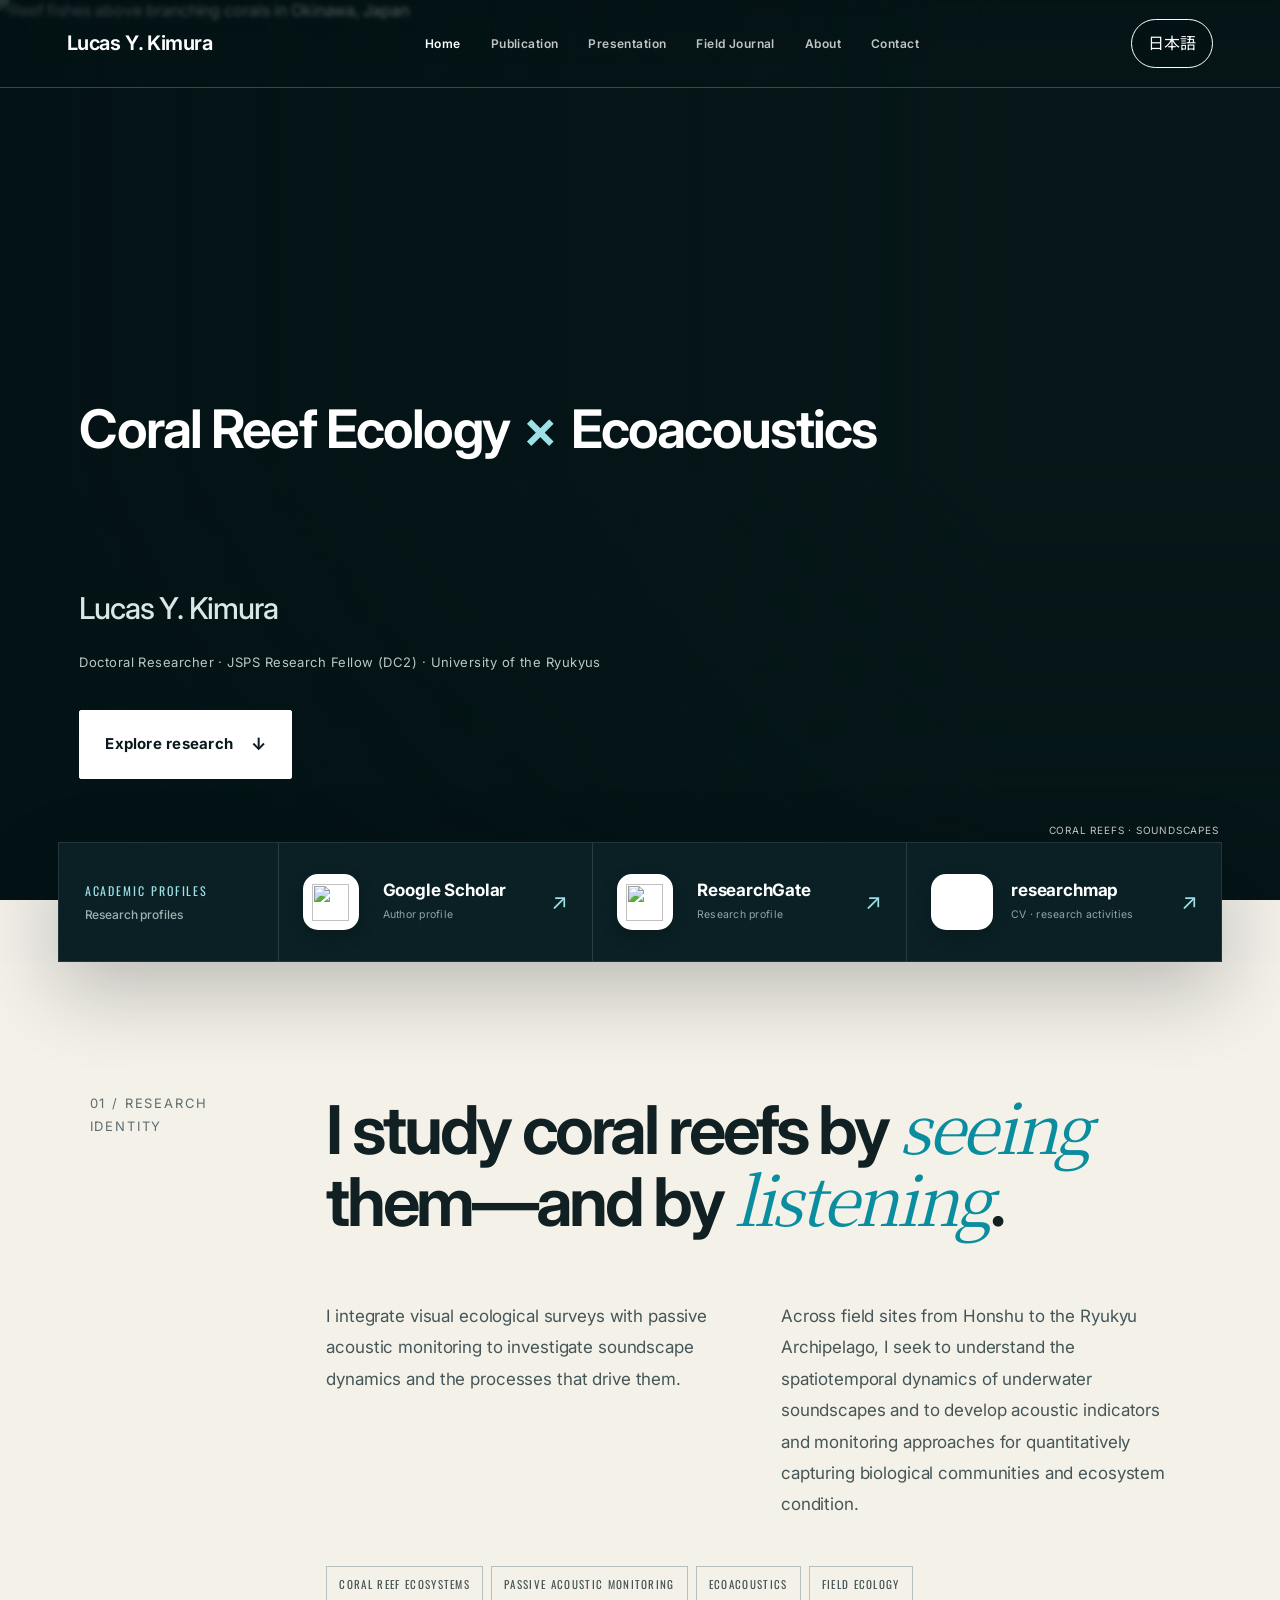
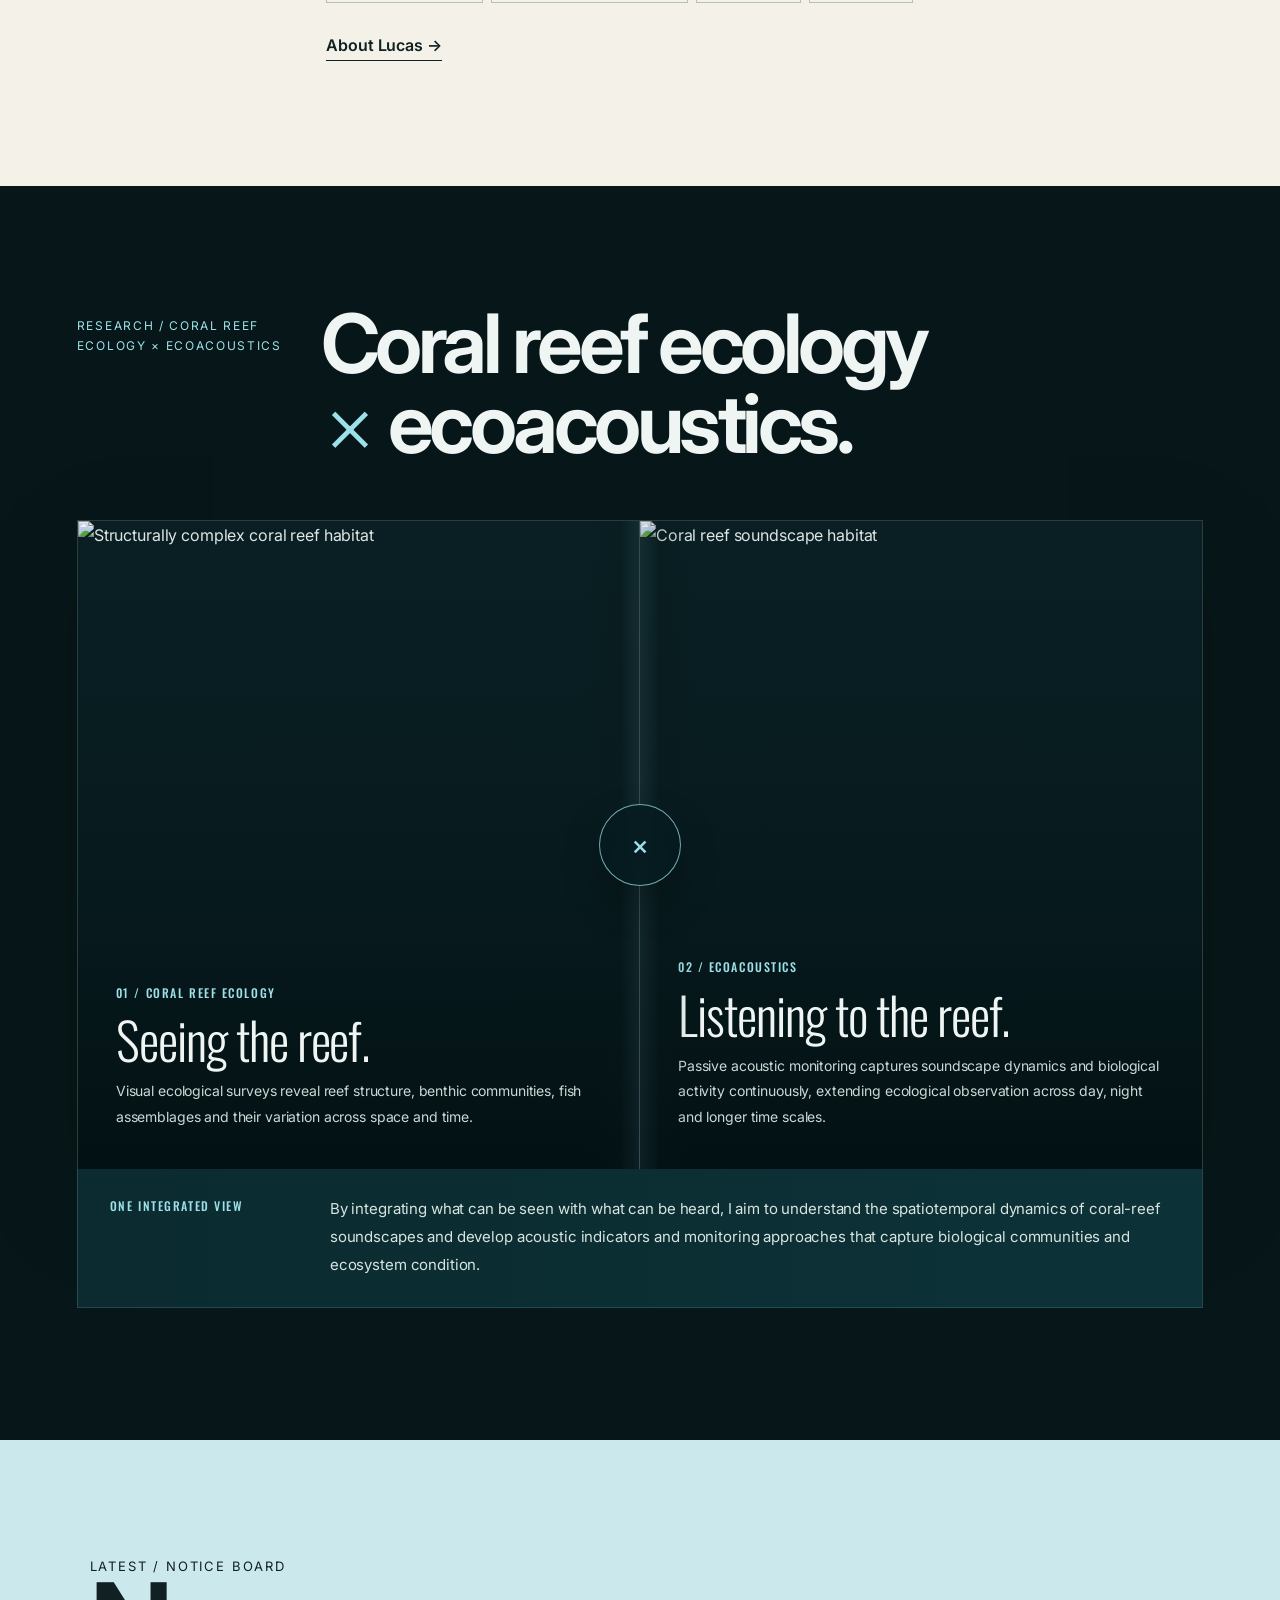
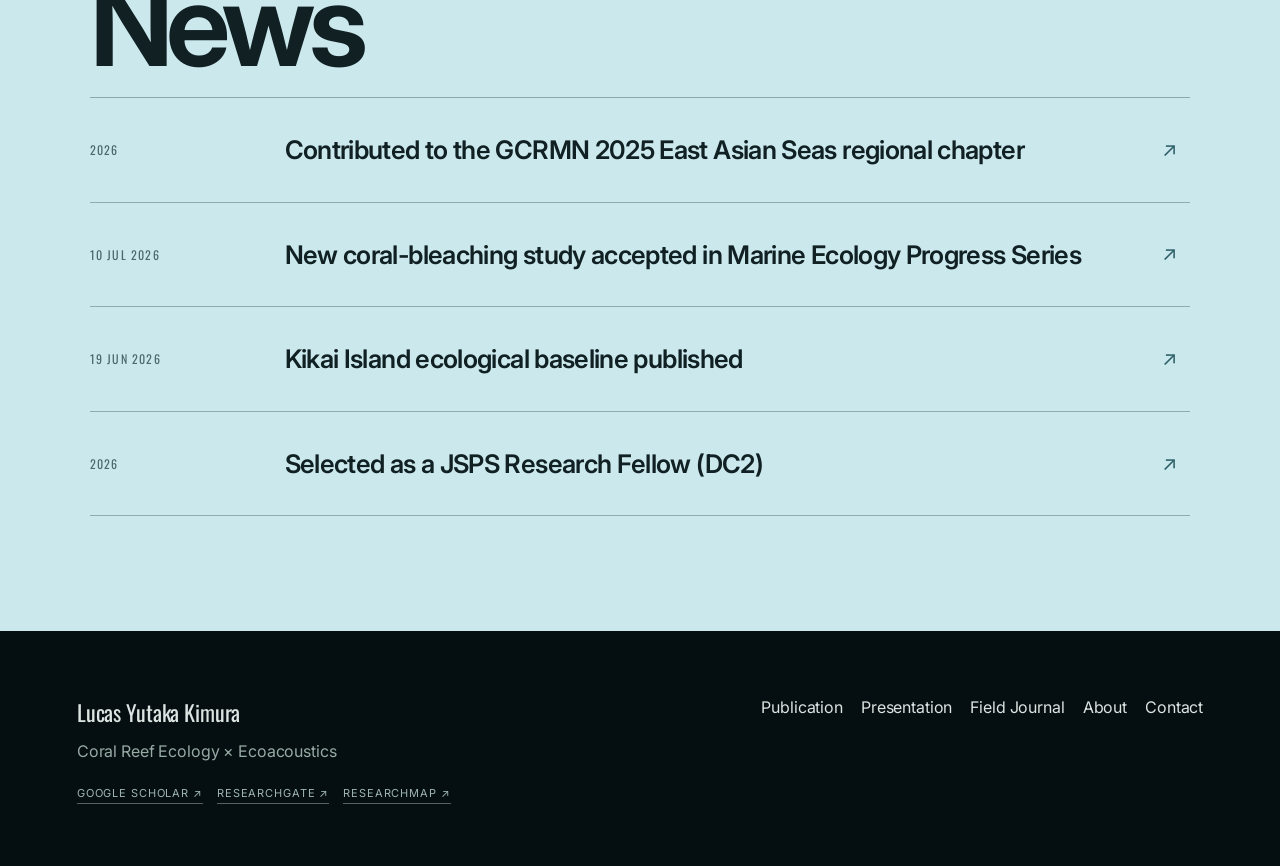
==== commit e782f5ab: "Fix home hero structure and reference uploaded high-resolution image" ====
--- a/index.html
+++ b/index.html
@@ -6,7 +6,7 @@
   <meta name="theme-color" content="#071719">
   <meta name="description" content="Lucas Y. Kimura — integrating coral reef ecology and ecoacoustics to understand coral-reef soundscape dynamics and advance acoustic ecosystem monitoring.">
   <link rel="canonical" href="https://lucasyutakakimura.github.io/lucas-kimura-website/">
-  <link rel="preload" as="image" href="assets/images/reef-hero-hq.avif" fetchpriority="high">
+  <link rel="preload" as="image" href="assets/images/home-hero-2026.JPG" fetchpriority="high">
   <title>Lucas Y. Kimura — Coral Reef Ecology × Ecoacoustics</title>
   <link rel="preconnect" href="https://fonts.googleapis.com">
   <link rel="preconnect" href="https://fonts.gstatic.com" crossorigin>
@@ -16,6 +16,7 @@
   <link rel="stylesheet" href="assets/style.css">
   <link rel="stylesheet" href="assets/home.css">
   <link rel="stylesheet" href="assets/research-fusion.css">
+  <link rel="stylesheet" href="assets/home-hero.css">
   <script>(function(){try{var q=new URLSearchParams(location.search).get('lang');var l=(q==='ja'||q==='en')?q:(localStorage.getItem('lyk-lang')||'en');document.documentElement.dataset.lang=l;document.documentElement.lang=l;}catch(e){}})();</script>
   <script type="application/ld+json">{"@context":"https://schema.org","@type":"Person","name":"Lucas Yutaka Kimura","url":"https://lucasyutakakimura.github.io/lucas-kimura-website/","affiliation":{"@type":"Organization","name":"University of the Ryukyus"},"knowsAbout":["Coral reef ecology","Ecoacoustics","Passive acoustic monitoring","Reef fish ecology","Coral bleaching"],"sameAs":["https://scholar.google.com/citations?user=vAI-kDgAAAAJ&hl=ja","https://www.researchgate.net/profile/Lucas-Kimura-2?ev=hdr_xprf","https://researchmap.jp/lucasyutakakimura"]}</script>
 </head>
@@ -38,14 +39,16 @@
 </header>
 
 <main>
- <section class="hero" aria-labelledby="hero-title">
-  <img
-    src="assets/images/home-hero.jpg"
-    fetchpriority="high"
-    decoding="async"
-    alt="Coral reef and reef fishes">
-
-  <div class="shade"></div>
+  <section class="hero" aria-labelledby="hero-title">
+    <img
+      src="assets/images/home-hero-2026.JPG"
+      fetchpriority="high"
+      decoding="async"
+      data-alt-en="Coral reef and reef fishes"
+      data-alt-ja="サンゴ礁とサンゴ礁魚類"
+      alt="Coral reef and reef fishes">
+    <div class="shade"></div>
+    <div class="hero-copy">
       <div class="field"><span data-en>Coral Reef Ecology <span class="cross">×</span> Ecoacoustics</span><span data-ja>サンゴ礁生態学 <span class="cross">×</span> 生態音響学</span></div>
       <h1 id="hero-title">Lucas Y. Kimura</h1>
       <p class="hero-meta"><span data-en>Doctoral Researcher · JSPS Research Fellow (DC2) · University of the Ryukyus</span><span data-ja>琉球大学 博士後期課程 · 日本学術振興会特別研究員（DC2）</span></p>
@@ -64,15 +67,15 @@
     </div>
     <a class="profile-card scholar-card" href="https://scholar.google.com/citations?user=vAI-kDgAAAAJ&hl=ja" target="_blank" rel="me noopener noreferrer" data-aria-en="Google Scholar profile" data-aria-ja="Google Scholar プロフィール" aria-label="Google Scholar profile">
       <span class="profile-logo" aria-hidden="true"><img src="https://upload.wikimedia.org/wikipedia/commons/c/c7/Google_Scholar_logo.svg" alt=""></span>
-      <span class="profile-copy"><strong>Google Scholar</strong><small><span data-en>Author profile</span><span data-ja></span></small></span><span class="profile-arrow">↗</span>
+      <span class="profile-copy"><strong>Google Scholar</strong><small><span data-en>Author profile</span><span data-ja>著者プロフィール</span></small></span><span class="profile-arrow">↗</span>
     </a>
     <a class="profile-card researchgate-card" href="https://www.researchgate.net/profile/Lucas-Kimura-2?ev=hdr_xprf" target="_blank" rel="me noopener noreferrer" data-aria-en="ResearchGate profile" data-aria-ja="ResearchGate プロフィール" aria-label="ResearchGate profile">
       <span class="profile-logo" aria-hidden="true"><img src="https://upload.wikimedia.org/wikipedia/commons/9/94/Researchgate_logo.svg" alt=""></span>
-      <span class="profile-copy"><strong>ResearchGate</strong><small><span data-en>Research profile</span><span data-ja></span></small></span><span class="profile-arrow">↗</span>
+      <span class="profile-copy"><strong>ResearchGate</strong><small><span data-en>Research profile</span><span data-ja>研究プロフィール</span></small></span><span class="profile-arrow">↗</span>
     </a>
     <a class="profile-card researchmap-card" href="https://researchmap.jp/lucasyutakakimura" target="_blank" rel="me noopener noreferrer" data-aria-en="researchmap profile" data-aria-ja="researchmap プロフィール" aria-label="researchmap profile">
       <span class="profile-logo profile-logo-wide" aria-hidden="true"><img src="https://commons.wikimedia.org/wiki/Special:Redirect/file/Researchmap.png" alt=""></span>
-      <span class="profile-copy"><strong>researchmap</strong><small><span data-en>CV · research activities</span><span data-ja></span></small></span><span class="profile-arrow">↗</span>
+      <span class="profile-copy"><strong>researchmap</strong><small><span data-en>CV · research activities</span><span data-ja>経歴 · 研究活動</span></small></span><span class="profile-arrow">↗</span>
     </a>
   </section>
 
@@ -103,7 +106,7 @@
       <h2><span data-en>Coral reef ecology <span class="fusion-title-cross">×</span> ecoacoustics.</span><span data-ja>サンゴ礁生態学 <span class="fusion-title-cross">×</span> 生態音響学。</span></h2>
     </div>
 
-    <div class="research-fusion" aria-label="Integration of coral reef ecology and ecoacoustics">
+    <div class="research-fusion" data-aria-en="Integration of coral reef ecology and ecoacoustics" data-aria-ja="サンゴ礁生態学と生態音響学の統合" aria-label="Integration of coral reef ecology and ecoacoustics">
       <article class="fusion-panel fusion-panel--ecology">
         <img src="assets/images/reef-ecology-hq.avif" loading="lazy" decoding="async" data-alt-en="Structurally complex coral reef habitat" data-alt-ja="立体的なサンゴ礁生息場" alt="Structurally complex coral reef habitat">
         <div class="fusion-copy">
@@ -140,12 +143,12 @@
       <article><time><span data-en>2026</span><span data-ja>2026年</span></time><h3><span data-en>Selected as a JSPS Research Fellow (DC2)</span><span data-ja>日本学術振興会特別研究員（DC2）に採用</span></h3></article>
     </div>
   </section>
+</main>
 
 <footer>
   <div><strong>Lucas Yutaka Kimura</strong><p><span data-en>Coral Reef Ecology × Ecoacoustics</span><span data-ja>サンゴ礁生態学 × 生態音響学</span></p><div class="footer-profiles"><a href="https://scholar.google.com/citations?user=vAI-kDgAAAAJ&hl=ja" target="_blank" rel="me noopener">Google Scholar ↗</a><a href="https://www.researchgate.net/profile/Lucas-Kimura-2?ev=hdr_xprf" target="_blank" rel="me noopener">ResearchGate ↗</a><a href="https://researchmap.jp/lucasyutakakimura" target="_blank" rel="me noopener">researchmap ↗</a></div></div>
   <nav><a href="publications.html"><span data-en>Publication</span><span data-ja>論文</span></a><a href="presentation.html"><span data-en>Presentation</span><span data-ja>学会発表</span></a><a href="fieldwork.html"><span data-en>Field Journal</span><span data-ja>フィールド記録</span></a><a href="about.html"><span data-en>About</span><span data-ja>プロフィール</span></a><a href="contact.html"><span data-en>Contact</span><span data-ja>お問い合わせ</span></a></nav>
 </footer>
 <script src="assets/site.js"></script>
-<script src="assets/highres-loader.js"></script>
 </body>
-</html>
+</html>
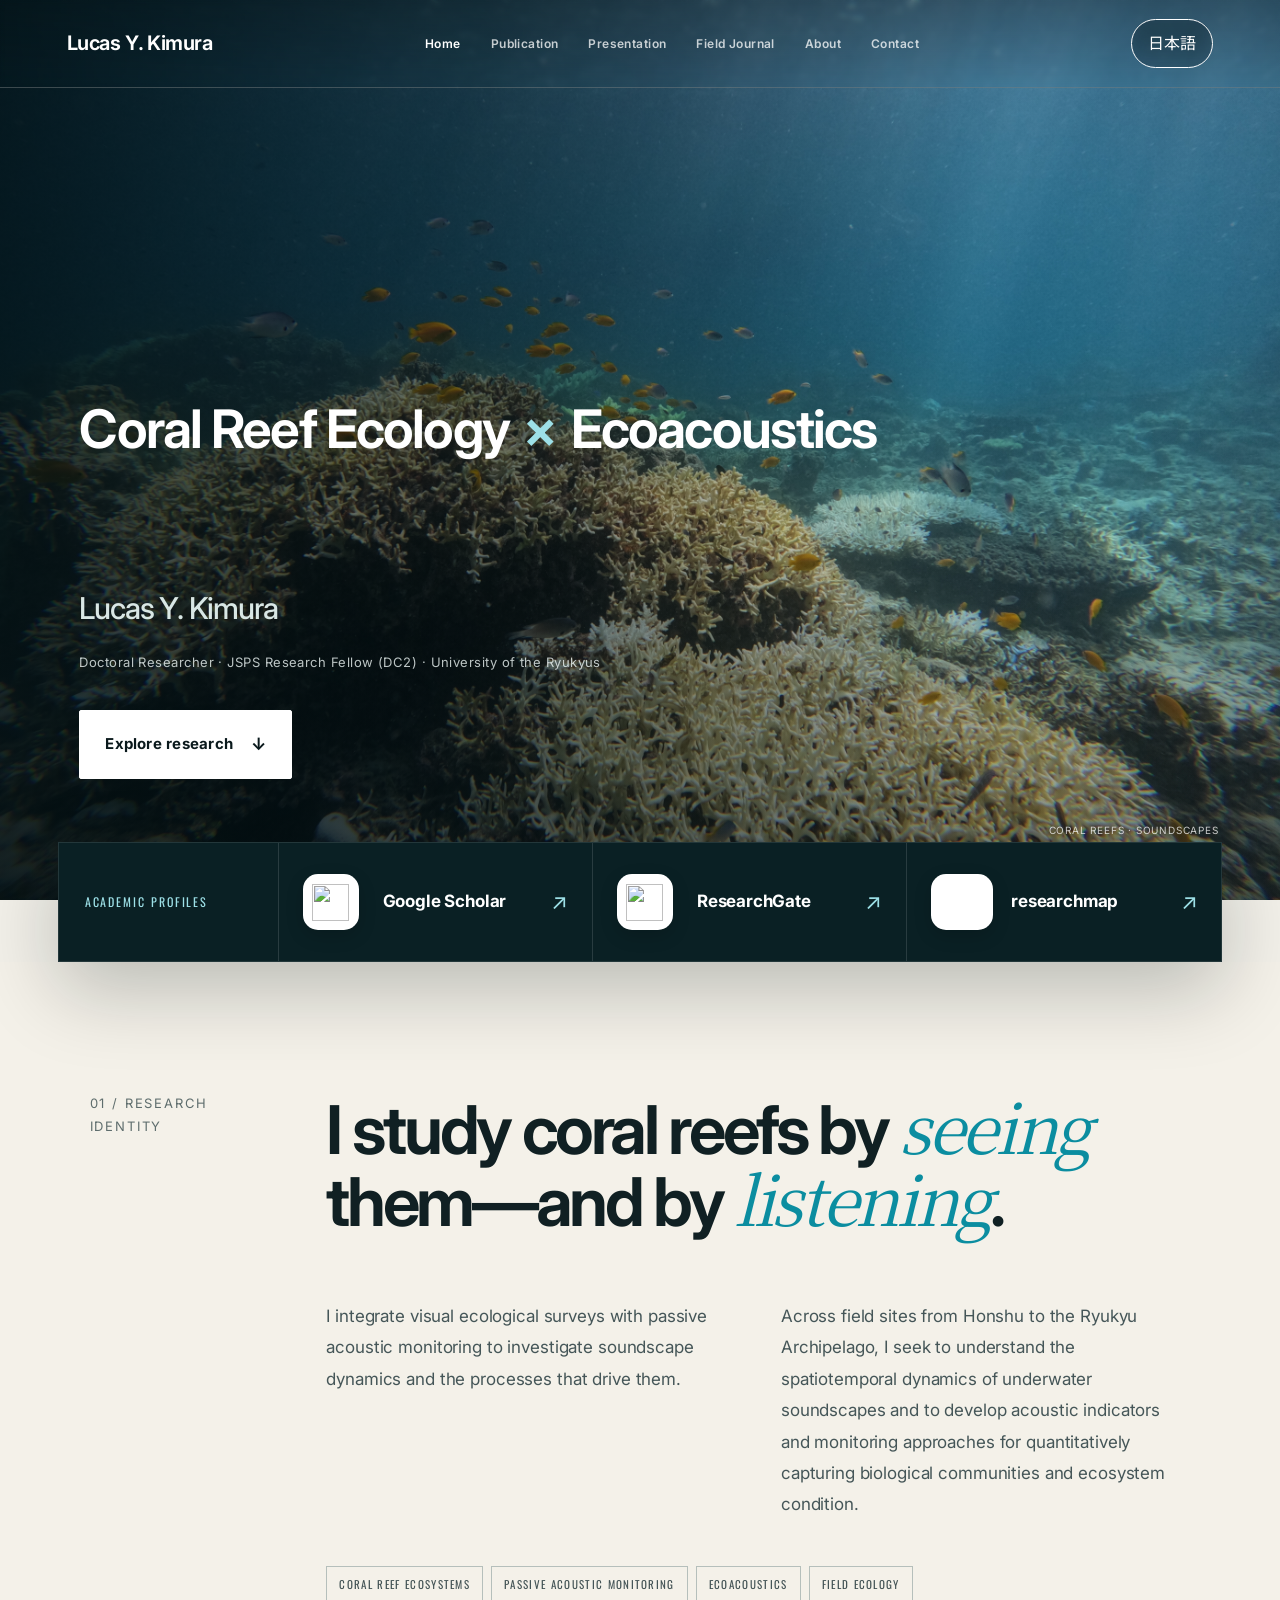
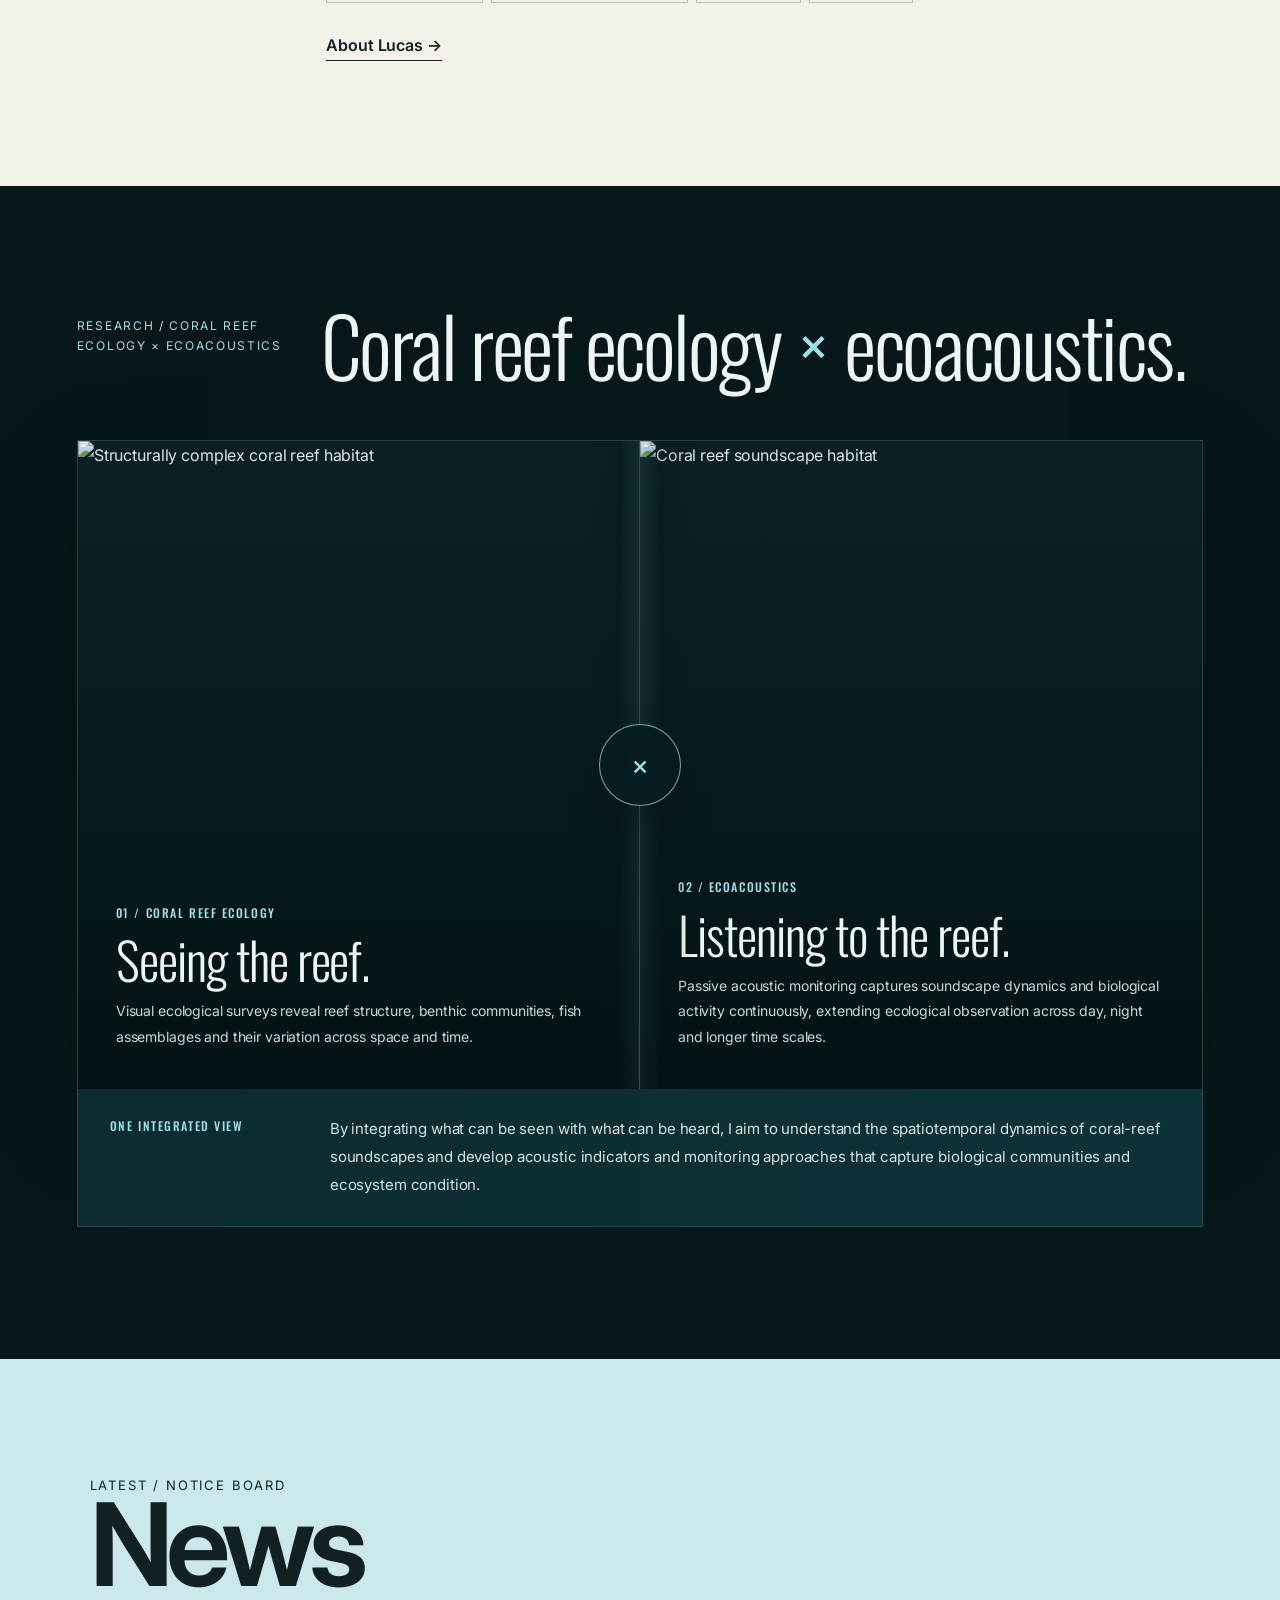
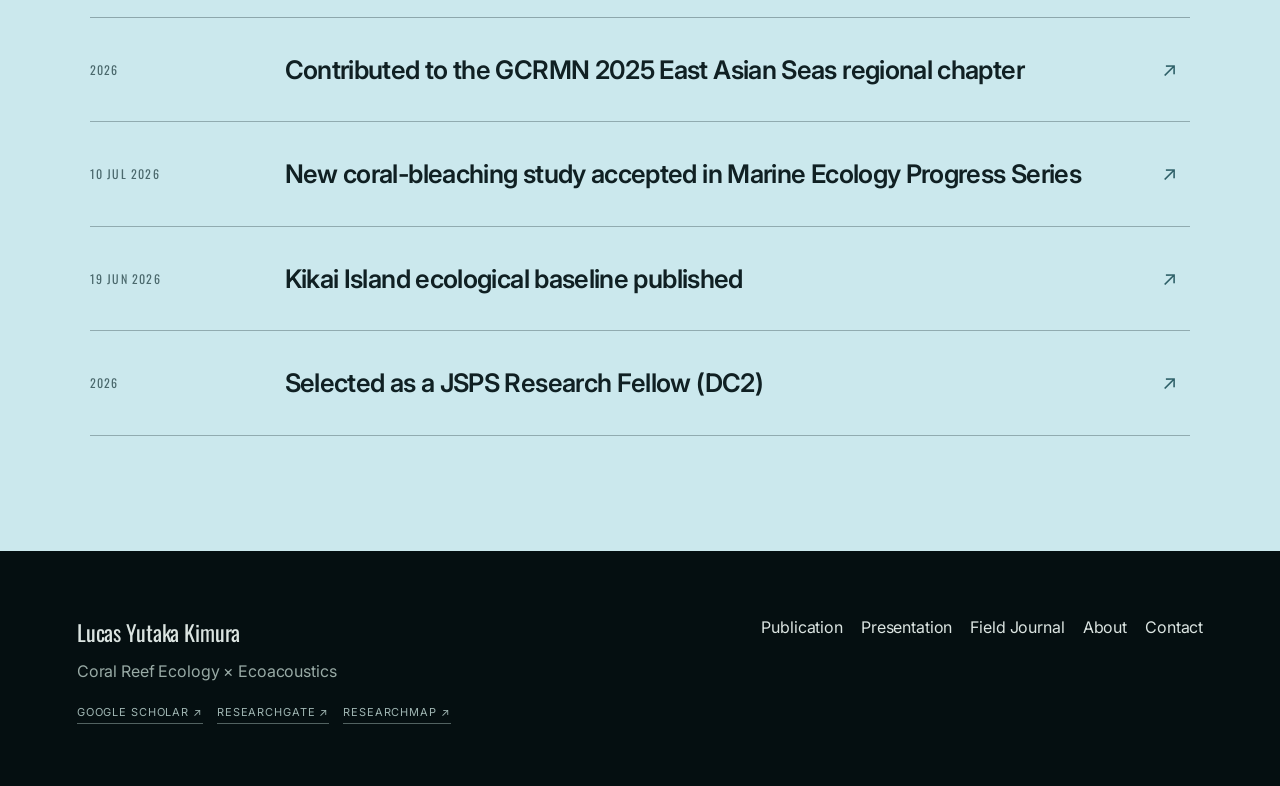
==== commit e54eddc1: "Simplify academic profile dock" ====
--- a/index.html
+++ b/index.html
@@ -63,19 +63,18 @@
   <section class="profile-dock" data-aria-en="Academic profiles" data-aria-ja="研究者プロフィール" aria-label="Academic profiles">
     <div class="profile-dock-label">
       <span><span data-en>Academic profiles</span><span data-ja>研究者プロフィール</span></span>
-      <strong><span data-en>Research profiles</span><span data-ja>研究プロフィール</span></strong>
     </div>
     <a class="profile-card scholar-card" href="https://scholar.google.com/citations?user=vAI-kDgAAAAJ&hl=ja" target="_blank" rel="me noopener noreferrer" data-aria-en="Google Scholar profile" data-aria-ja="Google Scholar プロフィール" aria-label="Google Scholar profile">
       <span class="profile-logo" aria-hidden="true"><img src="https://upload.wikimedia.org/wikipedia/commons/c/c7/Google_Scholar_logo.svg" alt=""></span>
-      <span class="profile-copy"><strong>Google Scholar</strong><small><span data-en>Author profile</span><span data-ja>著者プロフィール</span></small></span><span class="profile-arrow">↗</span>
+      <span class="profile-copy"><strong>Google Scholar</strong></span><span class="profile-arrow">↗</span>
     </a>
     <a class="profile-card researchgate-card" href="https://www.researchgate.net/profile/Lucas-Kimura-2?ev=hdr_xprf" target="_blank" rel="me noopener noreferrer" data-aria-en="ResearchGate profile" data-aria-ja="ResearchGate プロフィール" aria-label="ResearchGate profile">
       <span class="profile-logo" aria-hidden="true"><img src="https://upload.wikimedia.org/wikipedia/commons/9/94/Researchgate_logo.svg" alt=""></span>
-      <span class="profile-copy"><strong>ResearchGate</strong><small><span data-en>Research profile</span><span data-ja>研究プロフィール</span></small></span><span class="profile-arrow">↗</span>
+      <span class="profile-copy"><strong>ResearchGate</strong></span><span class="profile-arrow">↗</span>
     </a>
     <a class="profile-card researchmap-card" href="https://researchmap.jp/lucasyutakakimura" target="_blank" rel="me noopener noreferrer" data-aria-en="researchmap profile" data-aria-ja="researchmap プロフィール" aria-label="researchmap profile">
       <span class="profile-logo profile-logo-wide" aria-hidden="true"><img src="https://commons.wikimedia.org/wiki/Special:Redirect/file/Researchmap.png" alt=""></span>
-      <span class="profile-copy"><strong>researchmap</strong><small><span data-en>CV · research activities</span><span data-ja>経歴 · 研究活動</span></small></span><span class="profile-arrow">↗</span>
+      <span class="profile-copy"><strong>researchmap</strong></span><span class="profile-arrow">↗</span>
     </a>
   </section>
 
--- a/assets/home-hero.css
+++ b/assets/home-hero.css
@@ -0,0 +1,26 @@
+/* Home hero — high-resolution field photograph */
+.home-page .hero > img{
+  width:100%;
+  height:100%;
+  display:block;
+  object-fit:cover;
+  object-position:center 56%;
+  transform:none;
+  animation:none;
+  image-rendering:auto;
+}
+
+/* Keep the photograph dominant while preserving strong text legibility. */
+.home-page .shade{
+  background:
+    linear-gradient(90deg,rgba(2,15,18,.82) 0%,rgba(2,15,18,.52) 38%,rgba(2,15,18,.09) 76%),
+    linear-gradient(0deg,rgba(2,15,18,.48) 0%,transparent 44%,rgba(2,15,18,.12) 100%);
+}
+
+@media(max-width:900px){
+  .home-page .hero > img{object-position:center 53%;}
+}
+
+@media(max-width:560px){
+  .home-page .hero > img{object-position:center 50%;}
+}
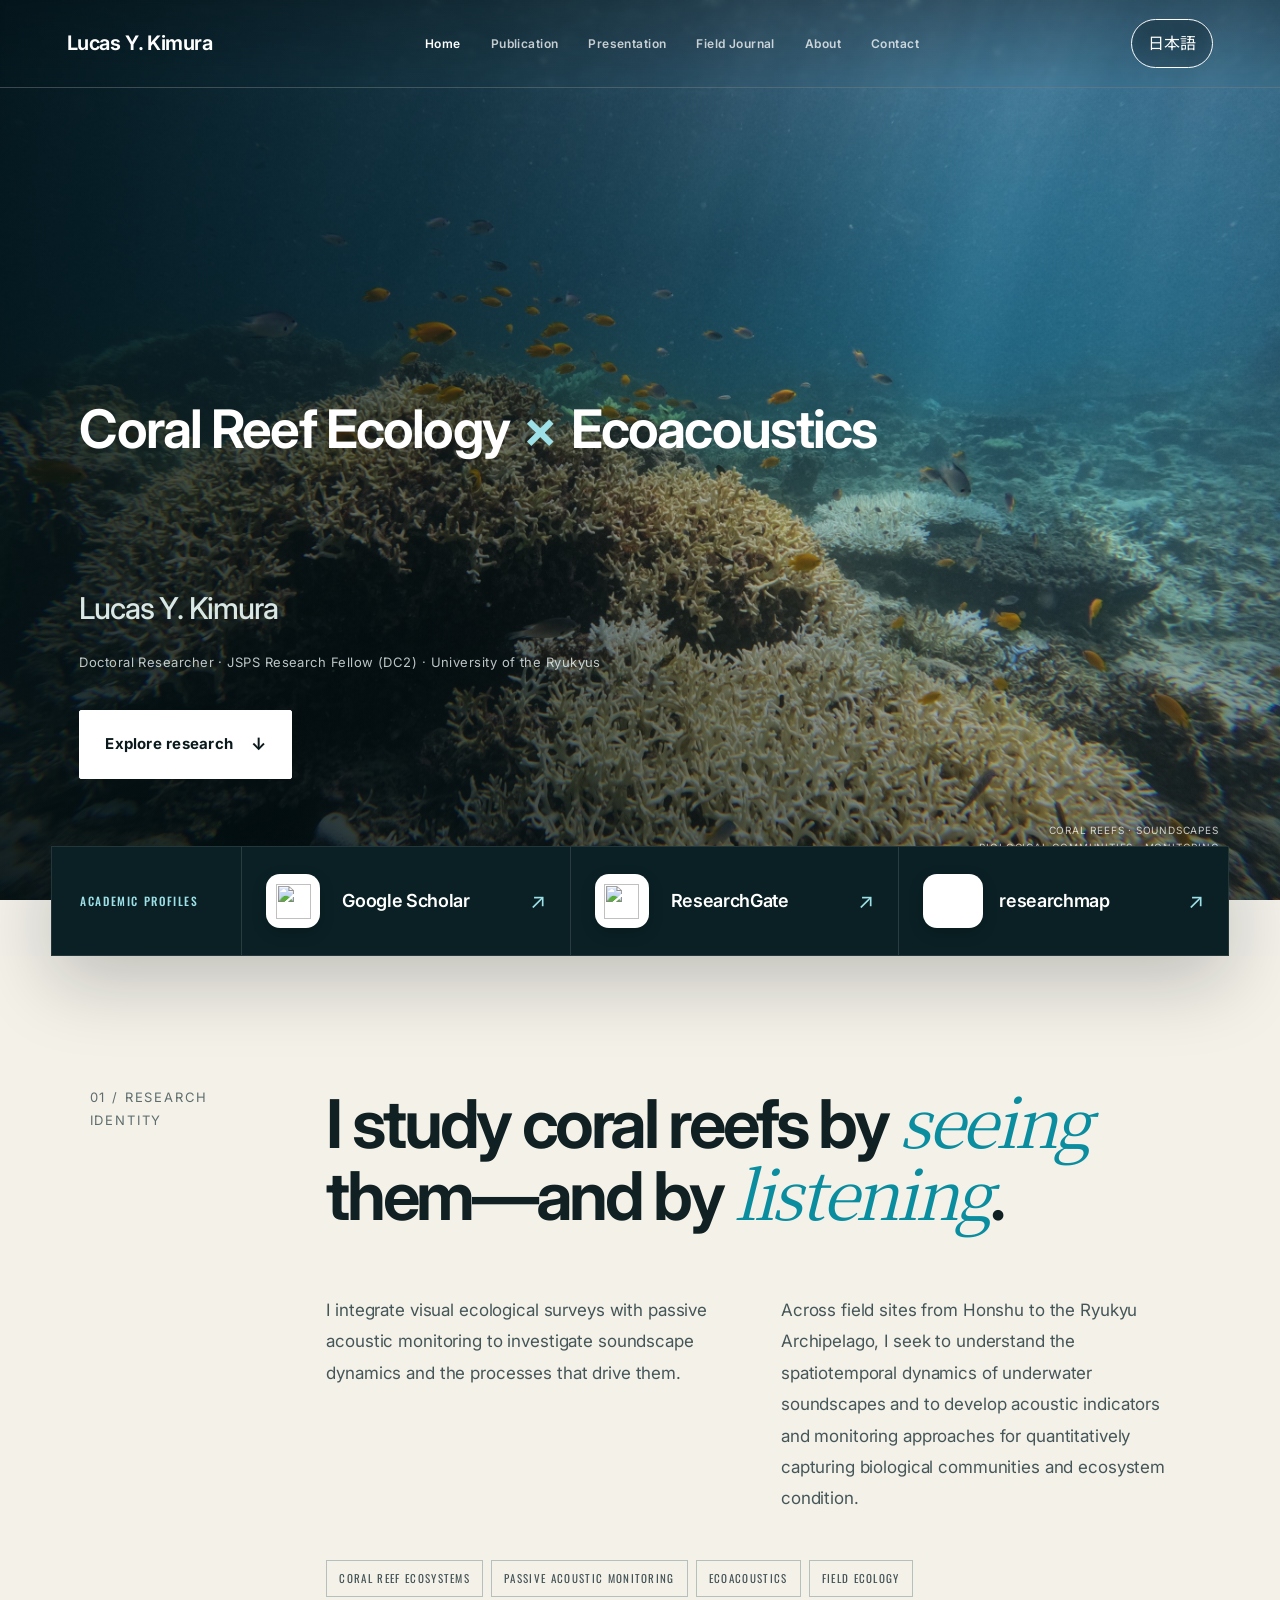
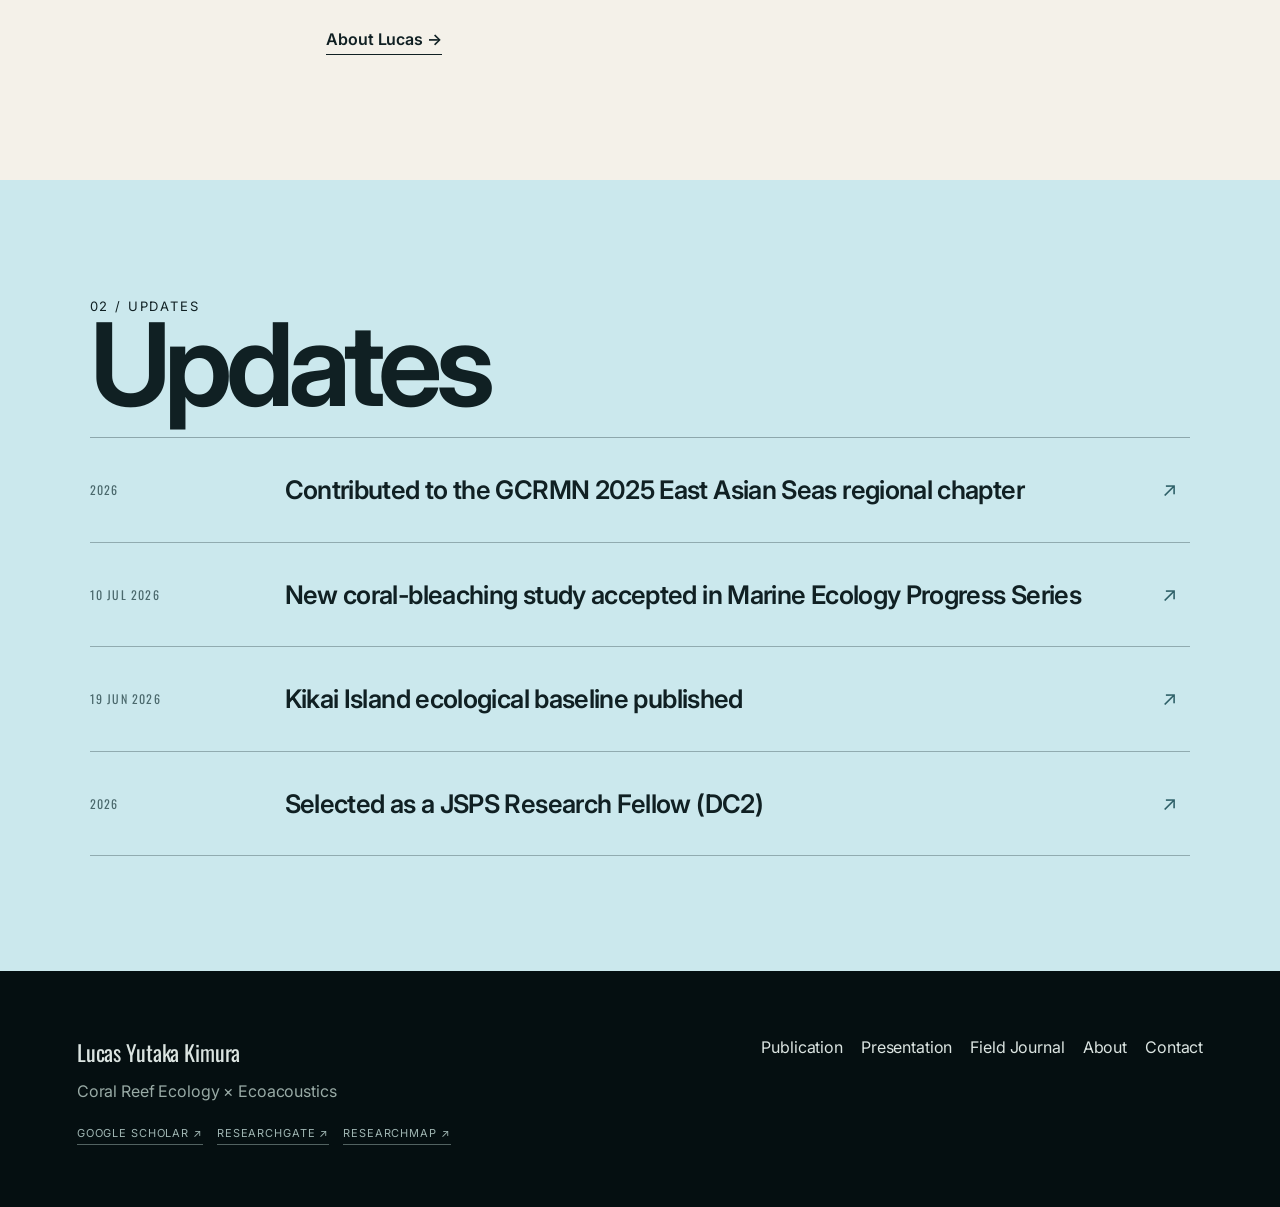
==== commit 6bb85a8d: "Streamline home page research flow" ====
--- a/index.html
+++ b/index.html
@@ -15,7 +15,6 @@
   <link href="https://fonts.googleapis.com/css2?family=Inter:wght@400;500;600;700&family=Noto+Sans+JP:wght@400;500;600;700&family=Noto+Serif+JP:wght@500;600&family=Oswald:wght@300;400;500&display=swap" rel="stylesheet">
   <link rel="stylesheet" href="assets/style.css">
   <link rel="stylesheet" href="assets/home.css">
-  <link rel="stylesheet" href="assets/research-fusion.css">
   <link rel="stylesheet" href="assets/home-hero.css">
   <script>(function(){try{var q=new URLSearchParams(location.search).get('lang');var l=(q==='ja'||q==='en')?q:(localStorage.getItem('lyk-lang')||'en');document.documentElement.dataset.lang=l;document.documentElement.lang=l;}catch(e){}})();</script>
   <script type="application/ld+json">{"@context":"https://schema.org","@type":"Person","name":"Lucas Yutaka Kimura","url":"https://lucasyutakakimura.github.io/lucas-kimura-website/","affiliation":{"@type":"Organization","name":"University of the Ryukyus"},"knowsAbout":["Coral reef ecology","Ecoacoustics","Passive acoustic monitoring","Reef fish ecology","Coral bleaching"],"sameAs":["https://scholar.google.com/citations?user=vAI-kDgAAAAJ&hl=ja","https://www.researchgate.net/profile/Lucas-Kimura-2?ev=hdr_xprf","https://researchmap.jp/lucasyutakakimura"]}</script>
@@ -53,7 +52,7 @@
       <h1 id="hero-title">Lucas Y. Kimura</h1>
       <p class="hero-meta"><span data-en>Doctoral Researcher · JSPS Research Fellow (DC2) · University of the Ryukyus</span><span data-ja>琉球大学 博士後期課程 · 日本学術振興会特別研究員（DC2）</span></p>
       <div class="hero-actions">
-        <a class="button light" href="#research"><span data-en>Explore research</span><span data-ja>研究を見る</span></a>
+        <a class="button light" href="#research-identity"><span data-en>Explore research</span><span data-ja>研究を見る</span></a>
       </div>
     </div>
     <div class="location"><span data-en>Coral reefs · Soundscapes<br>Biological communities · Monitoring</span><span data-ja>サンゴ礁 · サウンドスケープ<br>生物群集 · モニタリング</span></div>
@@ -78,7 +77,7 @@
     </a>
   </section>
 
-  <section class="paper intro">
+  <section class="paper intro" id="research-identity">
     <div class="label"><span data-en>01 / RESEARCH IDENTITY</span><span data-ja>01 / 研究の基軸</span></div>
     <div>
       <h2>
@@ -99,42 +98,8 @@
     </div>
   </section>
 
-  <section class="dark" id="research">
-    <div class="section-head">
-      <div class="kicker"><span data-en>RESEARCH / CORAL REEF ECOLOGY × ECOACOUSTICS</span><span data-ja>研究 / サンゴ礁生態学 × 生態音響学</span></div>
-      <h2><span data-en>Coral reef ecology <span class="fusion-title-cross">×</span> ecoacoustics.</span><span data-ja>サンゴ礁生態学 <span class="fusion-title-cross">×</span> 生態音響学。</span></h2>
-    </div>
-
-    <div class="research-fusion" data-aria-en="Integration of coral reef ecology and ecoacoustics" data-aria-ja="サンゴ礁生態学と生態音響学の統合" aria-label="Integration of coral reef ecology and ecoacoustics">
-      <article class="fusion-panel fusion-panel--ecology">
-        <img src="assets/images/reef-ecology-hq.avif" loading="lazy" decoding="async" data-alt-en="Structurally complex coral reef habitat" data-alt-ja="立体的なサンゴ礁生息場" alt="Structurally complex coral reef habitat">
-        <div class="fusion-copy">
-          <b><span data-en>01 / CORAL REEF ECOLOGY</span><span data-ja>01 / サンゴ礁生態学</span></b>
-          <h3><span data-en>Seeing the reef.</span><span data-ja>サンゴ礁を「見る」。</span></h3>
-          <p><span data-en>Visual ecological surveys reveal reef structure, benthic communities, fish assemblages and their variation across space and time.</span><span data-ja>目視生態調査から、サンゴ礁の構造、底生生物、魚類群集と、それらが空間・時間の中でどのように変化するのかを捉えます。</span></p>
-        </div>
-      </article>
-
-      <div class="fusion-cross" aria-hidden="true">×</div>
-
-      <article class="fusion-panel fusion-panel--acoustics">
-        <img src="assets/images/reef-sound-hq.avif" loading="lazy" decoding="async" data-alt-en="Coral reef soundscape habitat" data-alt-ja="サンゴ礁の水中音環境" alt="Coral reef soundscape habitat">
-        <div class="fusion-copy">
-          <b><span data-en>02 / ECOACOUSTICS</span><span data-ja>02 / 生態音響学</span></b>
-          <h3><span data-en>Listening to the reef.</span><span data-ja>サンゴ礁を「聴く」。</span></h3>
-          <p><span data-en>Passive acoustic monitoring captures soundscape dynamics and biological activity continuously, extending ecological observation across day, night and longer time scales.</span><span data-ja>受動的音響観測によって、サウンドスケープの動態や生物活動を連続的に捉え、昼夜から長期変動まで生態系観測の時間軸を拡張します。</span></p>
-        </div>
-      </article>
-    </div>
-
-    <div class="fusion-synthesis">
-      <span><span data-en>ONE INTEGRATED VIEW</span><span data-ja>二つの視点を統合する</span></span>
-      <p><span data-en>By integrating what can be seen with what can be heard, I aim to understand the spatiotemporal dynamics of coral-reef soundscapes and develop acoustic indicators and monitoring approaches that capture biological communities and ecosystem condition.</span><span data-ja>「見る」生態学と「聴く」生態音響学を統合し、サンゴ礁サウンドスケープの時空間動態を理解するとともに、音響情報から生物群集や生態系の状態を捉える指標化・モニタリング手法の発展を目指しています。</span></p>
-    </div>
-  </section>
-
-  <section class="news">
-    <div class="section-head ink"><div><div class="kicker"><span data-en>LATEST / NOTICE BOARD</span><span data-ja>最新情報 / お知らせ</span></div><h2><span data-en>News</span><span data-ja>ニュース</span></h2></div></div>
+  <section class="news" id="updates">
+    <div class="section-head ink"><div><div class="kicker"><span data-en>02 / UPDATES</span><span data-ja>02 / 最新情報</span></div><h2><span data-en>Updates</span><span data-ja>最新情報</span></h2></div></div>
     <div class="news-list">
       <article><time><span data-en>2026</span><span data-ja>2026年</span></time><h3><span data-en>Contributed to the GCRMN 2025 East Asian Seas regional chapter</span><span data-ja>GCRMN 2025「東アジア海域」地域章に寄稿</span></h3></article>
       <article><time><span data-en>10 JUL 2026</span><span data-ja>2026年7月10日</span></time><h3><span data-en>New coral-bleaching study accepted in Marine Ecology Progress Series</span><span data-ja>長期熱ストレスと遅延白化に関する研究が Marine Ecology Progress Series に受理</span></h3></article>
--- a/assets/home.css
+++ b/assets/home.css
@@ -32,27 +32,25 @@
 .home-page .scroll-note:before{content:'';width:46px;height:1px;background:rgba(255,255,255,.5)}
 
 /* Academic profile dock */
-.profile-dock{position:relative;z-index:8;width:min(1320px,91vw);margin:-58px auto 0;background:#0a2024;color:#fff;box-shadow:0 28px 80px rgba(1,15,18,.24);display:grid;grid-template-columns:220px repeat(3,minmax(0,1fr));border:1px solid rgba(255,255,255,.10)}
-.profile-dock-label{padding:27px 26px;display:flex;flex-direction:column;justify-content:center;border-right:1px solid rgba(255,255,255,.13)}
-.profile-dock-label>span{font-family:Oswald,'Noto Sans JP',sans-serif;font-size:12px;letter-spacing:.16em;text-transform:uppercase;color:#9de0e7}
-.profile-dock-label strong{font-size:12px;font-weight:500;margin-top:5px;color:#9db1af;line-height:1.45}
-.profile-card{--brand:#9de0e7;position:relative;min-height:118px;padding:20px 24px;display:grid;grid-template-columns:64px minmax(0,1fr) auto;gap:16px;align-items:center;border-right:1px solid rgba(255,255,255,.13);transition:background .28s ease,transform .28s ease,box-shadow .28s ease;isolation:isolate}
+.profile-dock{position:relative;z-index:8;width:min(1360px,92vw);margin:-54px auto 0;background:#0a2024;color:#fff;box-shadow:0 26px 74px rgba(1,15,18,.22);display:grid;grid-template-columns:190px repeat(3,minmax(0,1fr));border:1px solid rgba(255,255,255,.10)}
+.profile-dock-label{padding:24px 28px;display:flex;align-items:center;justify-content:flex-start;border-right:1px solid rgba(255,255,255,.13)}
+.profile-dock-label>span{font-family:Oswald,'Noto Sans JP',sans-serif;font-size:11.5px;font-weight:500;letter-spacing:.14em;text-transform:uppercase;color:#9de0e7;line-height:1.45}
+.profile-card{--brand:#9de0e7;position:relative;min-height:108px;padding:18px 24px;display:grid;grid-template-columns:58px minmax(0,1fr) auto;gap:18px;align-items:center;border-right:1px solid rgba(255,255,255,.13);transition:background .28s ease,transform .28s ease,box-shadow .28s ease;isolation:isolate}
 .profile-card:last-child{border-right:0}
 .profile-card:after{content:'';position:absolute;left:0;right:0;bottom:0;height:2px;background:var(--brand);transform:scaleX(0);transform-origin:left;transition:transform .28s ease;opacity:.9}
-.profile-card:hover{background:linear-gradient(135deg,rgba(255,255,255,.055),rgba(255,255,255,.018));transform:translateY(-6px);box-shadow:0 16px 35px rgba(0,0,0,.16)}
+.profile-card:hover{background:linear-gradient(135deg,rgba(255,255,255,.05),rgba(255,255,255,.015));transform:translateY(-4px);box-shadow:0 14px 32px rgba(0,0,0,.15)}
 .profile-card:hover:after{transform:scaleX(1)}
 .scholar-card{--brand:#4285f4}
 .researchgate-card{--brand:#00ccbb}
 .researchmap-card{--brand:#9aadb8}
-.profile-logo{width:56px;height:56px;border-radius:15px;background:#fff;display:grid;place-items:center;overflow:hidden;box-shadow:0 6px 18px rgba(0,0,0,.16);transition:transform .28s ease}
-.profile-logo img{display:block;width:37px;height:37px;object-fit:contain}
-.profile-logo-wide{width:62px}
-.profile-logo-wide img{width:52px;height:auto;max-height:34px}
-.profile-card:hover .profile-logo{transform:scale(1.045)}
+.profile-logo{width:54px;height:54px;border-radius:14px;background:#fff;display:grid;place-items:center;overflow:hidden;box-shadow:0 5px 16px rgba(0,0,0,.14);transition:transform .28s ease}
+.profile-logo img{display:block;width:35px;height:35px;object-fit:contain}
+.profile-logo-wide{width:60px}
+.profile-logo-wide img{width:50px;height:auto;max-height:32px}
+.profile-card:hover .profile-logo{transform:scale(1.035)}
 .profile-copy{min-width:0}
-.profile-card strong{display:block;font-size:17px;line-height:1.15;letter-spacing:-.01em}
-.profile-card small{display:block;margin-top:7px;color:#8fa6a3;font-size:10.5px;line-height:1.4;letter-spacing:.025em}
-.profile-arrow{font-size:22px;color:#9de0e7;transition:transform .25s ease,color .25s ease}
+.profile-card strong{display:block;font-size:18px;font-weight:600;line-height:1.1;letter-spacing:-.018em;white-space:normal;text-wrap:balance}
+.profile-arrow{font-size:21px;color:#9de0e7;transition:transform .25s ease,color .25s ease}
 .profile-card:hover .profile-arrow{transform:translate(3px,-3px);color:var(--brand)}
 
 .home-page .intro{padding-top:130px;padding-bottom:125px;background:var(--paper)}
@@ -127,7 +125,6 @@
 html[data-lang="ja"] .home-page .hero-meta,
 html[data-lang="ja"] .home-page .hero-actions .button,
 html[data-lang="ja"] .profile-dock-label,
-html[data-lang="ja"] .profile-card small,
 html[data-lang="ja"] .home-page .label,
 html[data-lang="ja"] .home-page .kicker,
 html[data-lang="ja"] .home-page .intro h2,
@@ -147,7 +144,7 @@
 
 @media(max-width:1050px){
   .profile-dock{width:90vw;grid-template-columns:1fr 1fr 1fr}
-  .profile-dock-label{grid-column:1/-1;border-right:0;border-bottom:1px solid rgba(255,255,255,.13);padding:16px 20px;flex-direction:row;justify-content:flex-start;gap:10px;align-items:center}
+  .profile-dock-label{grid-column:1/-1;border-right:0;border-bottom:1px solid rgba(255,255,255,.13);padding:14px 20px}
   .profile-card:nth-of-type(3){border-right:0}
 }
 @media(max-width:900px){
@@ -160,8 +157,8 @@
   .home-page .hero-meta{font-size:12px}
   .home-page .scroll-note{display:none}
   .profile-dock{margin:-34px auto 0;grid-template-columns:1fr}
-  .profile-dock-label{grid-column:auto;flex-direction:column;align-items:flex-start;gap:2px}
-  .profile-card{border-right:0;border-bottom:1px solid rgba(255,255,255,.13);min-height:96px}
+  .profile-dock-label{grid-column:auto;align-items:flex-start;padding:14px 18px}
+  .profile-card{border-right:0;border-bottom:1px solid rgba(255,255,255,.13);min-height:90px}
   .profile-card:last-child{border-bottom:0}
   .home-page .intro{padding-top:100px}
   .home-page #research .section-head{grid-template-columns:1fr;gap:8px}
@@ -182,12 +179,12 @@
   .home-page .hero-actions{display:grid;grid-template-columns:1fr}
   .home-page .hero-actions .button{width:100%}
   .profile-dock{width:92vw}
-  .profile-card{padding:18px;grid-template-columns:56px minmax(0,1fr) auto}
-  .profile-logo{width:50px;height:50px;border-radius:13px}
-  .profile-logo img{width:33px;height:33px}
-  .profile-logo-wide img{width:46px;height:auto}
-  .profile-card strong{font-size:16px}
-  .profile-card small{font-size:10px}
+  .profile-card{padding:16px 18px;grid-template-columns:52px minmax(0,1fr) auto;gap:14px}
+  .profile-logo{width:48px;height:48px;border-radius:12px}
+  .profile-logo img{width:31px;height:31px}
+  .profile-logo-wide{width:52px}
+  .profile-logo-wide img{width:44px;height:auto}
+  .profile-card strong{font-size:16.5px}
   .home-page .intro h2{font-size:38px}
   .home-page .research-tags>span{font-size:10px}
   .home-page .quote{padding:90px 7vw}
--- a/assets/home-hero.css
+++ b/assets/home-hero.css
@@ -17,6 +17,14 @@
     linear-gradient(0deg,rgba(2,15,18,.48) 0%,transparent 44%,rgba(2,15,18,.12) 100%);
 }
 
+/* Japanese home: remove the redundant research kicker and let the main heading lead. */
+html[data-lang="ja"] .home-page #research .section-head .kicker{
+  display:none;
+}
+html[data-lang="ja"] .home-page #research .section-head{
+  grid-template-columns:1fr;
+}
+
 @media(max-width:900px){
   .home-page .hero > img{object-position:center 53%;}
 }
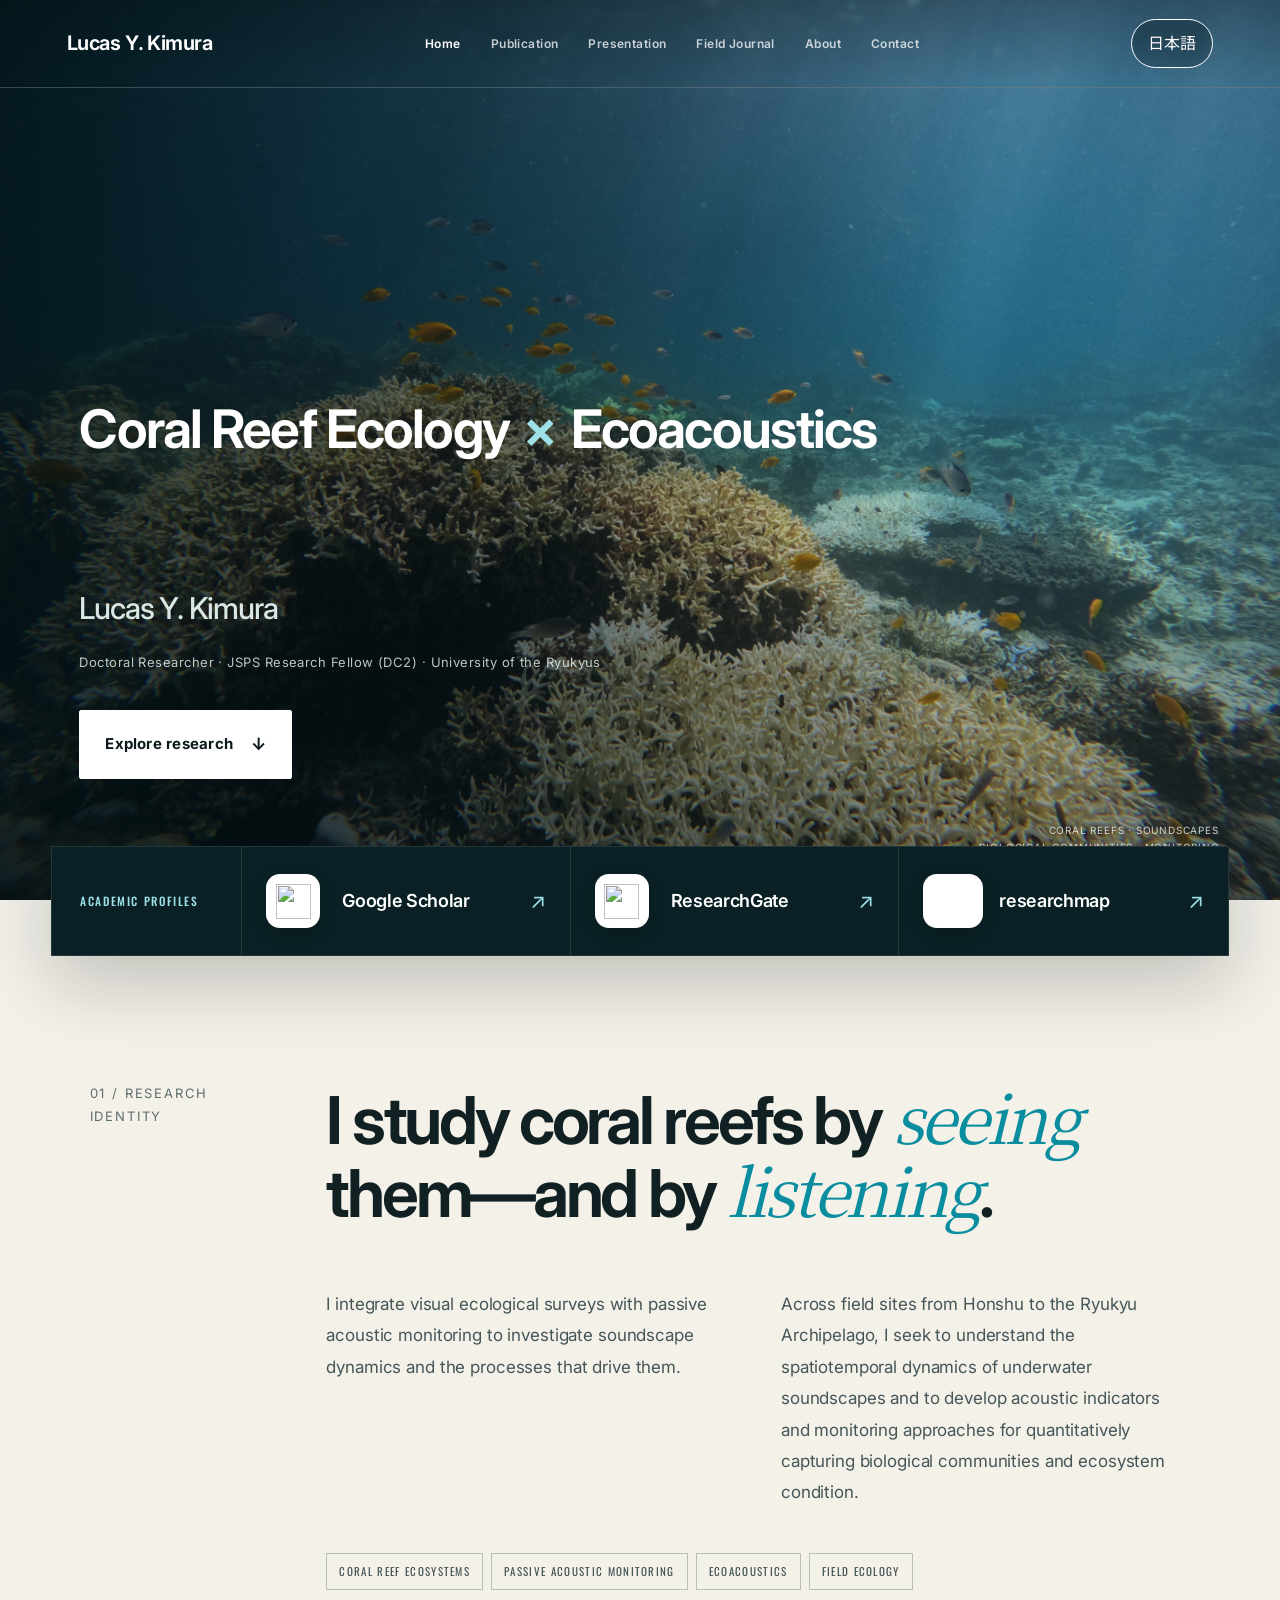
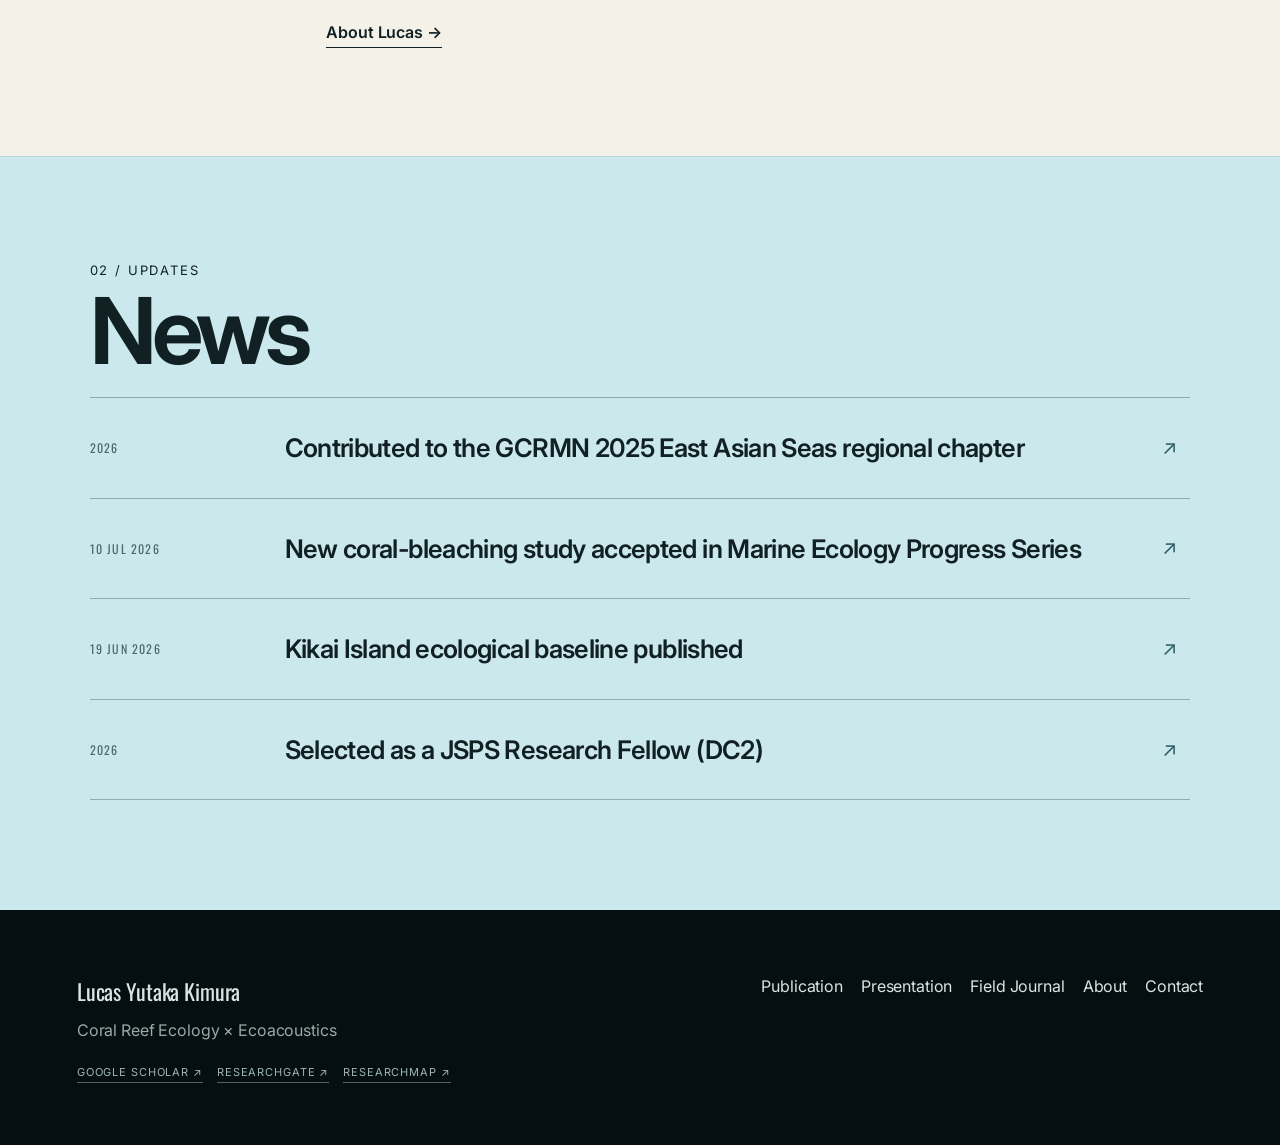
==== commit 31488b8d: "Rename homepage updates heading to News" ====
--- a/index.html
+++ b/index.html
@@ -99,7 +99,7 @@
   </section>
 
   <section class="news" id="updates">
-    <div class="section-head ink"><div><div class="kicker"><span data-en>02 / UPDATES</span><span data-ja>02 / 最新情報</span></div><h2><span data-en>Updates</span><span data-ja>最新情報</span></h2></div></div>
+    <div class="section-head ink"><div><div class="kicker"><span data-en>02 / UPDATES</span><span data-ja>02 / 最新情報</span></div><h2><span data-en>News</span><span data-ja>News</span></h2></div></div>
     <div class="news-list">
       <article><time><span data-en>2026</span><span data-ja>2026年</span></time><h3><span data-en>Contributed to the GCRMN 2025 East Asian Seas regional chapter</span><span data-ja>GCRMN 2025「東アジア海域」地域章に寄稿</span></h3></article>
       <article><time><span data-en>10 JUL 2026</span><span data-ja>2026年7月10日</span></time><h3><span data-en>New coral-bleaching study accepted in Marine Ecology Progress Series</span><span data-ja>長期熱ストレスと遅延白化に関する研究が Marine Ecology Progress Series に受理</span></h3></article>
--- a/assets/home.css
+++ b/assets/home.css
@@ -53,33 +53,21 @@
 .profile-arrow{font-size:21px;color:#9de0e7;transition:transform .25s ease,color .25s ease}
 .profile-card:hover .profile-arrow{transform:translate(3px,-3px);color:var(--brand)}
 
-.home-page .intro{padding-top:130px;padding-bottom:125px;background:var(--paper)}
+/* Research identity — one concise statement of the site's research concept */
+.home-page .intro{padding-top:126px;padding-bottom:108px;background:var(--paper);scroll-margin-top:88px}
 .home-page .intro .label{color:#5e6d6d}
-.home-page .intro h2{font-size:clamp(38px,5.25vw,78px);max-width:1120px;letter-spacing:-.045em;line-height:1.01;margin-bottom:48px;text-wrap:balance}
+.home-page .intro h2{font-size:clamp(38px,5.15vw,74px);max-width:1100px;letter-spacing:-.043em;line-height:1.03;margin-bottom:44px;text-wrap:balance}
 .home-page .intro h2 em{font-style:italic;color:#0b8da0}
 .home-page .intro .cols{font-size:17px;line-height:1.85;color:#455658;max-width:1020px}
-.home-page .research-tags{display:flex;gap:8px;flex-wrap:wrap;margin-top:28px}
+.home-page .research-tags{display:flex;gap:8px;flex-wrap:wrap;margin-top:27px}
 .home-page .research-tags>span{border:1px solid #b5bfbb;padding:8px 12px;font-family:Oswald,'Noto Sans JP',sans-serif;font-size:11px;letter-spacing:.12em;text-transform:uppercase;color:#435355}
 
-.home-page #research{padding-top:125px}
-.home-page #research .section-head{display:grid;grid-template-columns:180px 1fr;align-items:end;gap:30px}
-.home-page #research .section-head .kicker{align-self:start;padding-top:13px;color:#9de0e7}
-.home-page #research .section-head h2{font-size:clamp(58px,8vw,124px);text-transform:none;letter-spacing:-.025em;max-width:1050px}
-.home-page .stories{gap:12px}
-.home-page .stories article{height:min(68vw,670px);min-height:520px}
-.home-page .stories article>img{transition:transform .7s cubic-bezier(.2,.7,.2,1),filter .5s ease}
-.home-page .stories article:hover>img{transform:scale(1.045);filter:saturate(1.08)}
-.home-page .stories article:after{background:linear-gradient(0deg,rgba(3,18,21,.96),rgba(3,18,21,.05) 72%)}
-.home-page .stories article>div{left:31px;right:31px;bottom:32px}
-.home-page .stories b{font-size:12px;color:#9de0e7;letter-spacing:.1em}
-.home-page .stories h3{font-size:clamp(35px,3.5vw,57px);letter-spacing:-.015em;text-transform:none}
-.home-page .stories p{font-size:14px;line-height:1.7;color:#c8d8d5}
-
-.home-page .news{background:#cbe8ed;padding-top:115px;padding-bottom:115px}
-.home-page .news .section-head{display:flex;align-items:flex-end;justify-content:space-between;border-bottom:1px solid rgba(10,30,35,.32);padding-bottom:27px;margin-bottom:0}
-.home-page .news .section-head h2{font-size:clamp(68px,9vw,130px);margin:0;line-height:.8;text-transform:none;letter-spacing:-.025em}
+/* Updates follow the research identity directly; no repeated research explainer block. */
+.home-page .news{background:#cbe8ed;padding-top:102px;padding-bottom:110px;border-top:1px solid rgba(10,32,36,.10)}
+.home-page .news .section-head{display:flex;align-items:flex-end;justify-content:space-between;border-bottom:1px solid rgba(10,30,35,.32);padding-bottom:24px;margin-bottom:0}
+.home-page .news .section-head h2{font-size:clamp(54px,7.2vw,104px);margin:8px 0 0;line-height:.9;text-transform:none;letter-spacing:-.028em}
 .home-page .news-list{border-top:0}
-.home-page .news-list article{grid-template-columns:170px minmax(0,1fr) 28px;align-items:center;padding:29px 0;transition:padding-left .2s ease}
+.home-page .news-list article{grid-template-columns:170px minmax(0,1fr) 28px;align-items:center;padding:27px 0;transition:padding-left .2s ease}
 .home-page .news-list article:after{content:'↗';font-size:20px;color:#2e6068}
 .home-page .news-list article:hover{padding-left:10px}
 .home-page .news-list time{font-size:12px;color:#4b696d}
@@ -130,9 +118,6 @@
 html[data-lang="ja"] .home-page .intro h2,
 html[data-lang="ja"] .home-page .intro .cols,
 html[data-lang="ja"] .home-page .research-tags>span,
-html[data-lang="ja"] .home-page #research .section-head h2,
-html[data-lang="ja"] .home-page .stories h3,
-html[data-lang="ja"] .home-page .stories p,
 html[data-lang="ja"] .home-page .news-list time,
 html[data-lang="ja"] .home-page .news-list h3,
 html[data-lang="ja"] .home-page .paper-list h3,
@@ -160,11 +145,10 @@
   .profile-dock-label{grid-column:auto;align-items:flex-start;padding:14px 18px}
   .profile-card{border-right:0;border-bottom:1px solid rgba(255,255,255,.13);min-height:90px}
   .profile-card:last-child{border-bottom:0}
-  .home-page .intro{padding-top:100px}
-  .home-page #research .section-head{grid-template-columns:1fr;gap:8px}
-  .home-page .stories article{height:560px}
+  .home-page .intro{padding-top:96px;padding-bottom:88px}
+  .home-page .news{padding-top:84px;padding-bottom:90px}
   .home-page .news .section-head{display:block}
-  .home-page .news .section-head h2{margin-top:13px}
+  .home-page .news .section-head h2{margin-top:10px}
   .home-page .news-list article{grid-template-columns:1fr 28px;gap:5px 15px}
   .home-page .news-list time{grid-column:1}
   .home-page .news-list h3{grid-column:1}
@@ -185,11 +169,12 @@
   .profile-logo-wide{width:52px}
   .profile-logo-wide img{width:44px;height:auto}
   .profile-card strong{font-size:16.5px}
-  .home-page .intro h2{font-size:38px}
+  .home-page .intro h2{font-size:36px;line-height:1.08;margin-bottom:34px}
   .home-page .research-tags>span{font-size:10px}
+  .home-page .news .section-head h2{font-size:54px}
   .home-page .quote{padding:90px 7vw}
 }
 @media(prefers-reduced-motion:reduce){
   .home-page .hero>img{animation:none}
-  .home-page .stories article>img,.home-page .field-grid img,.profile-card,.profile-logo,.home-page .button{transition:none}
+  .home-page .field-grid img,.profile-card,.profile-logo,.home-page .button{transition:none}
 }
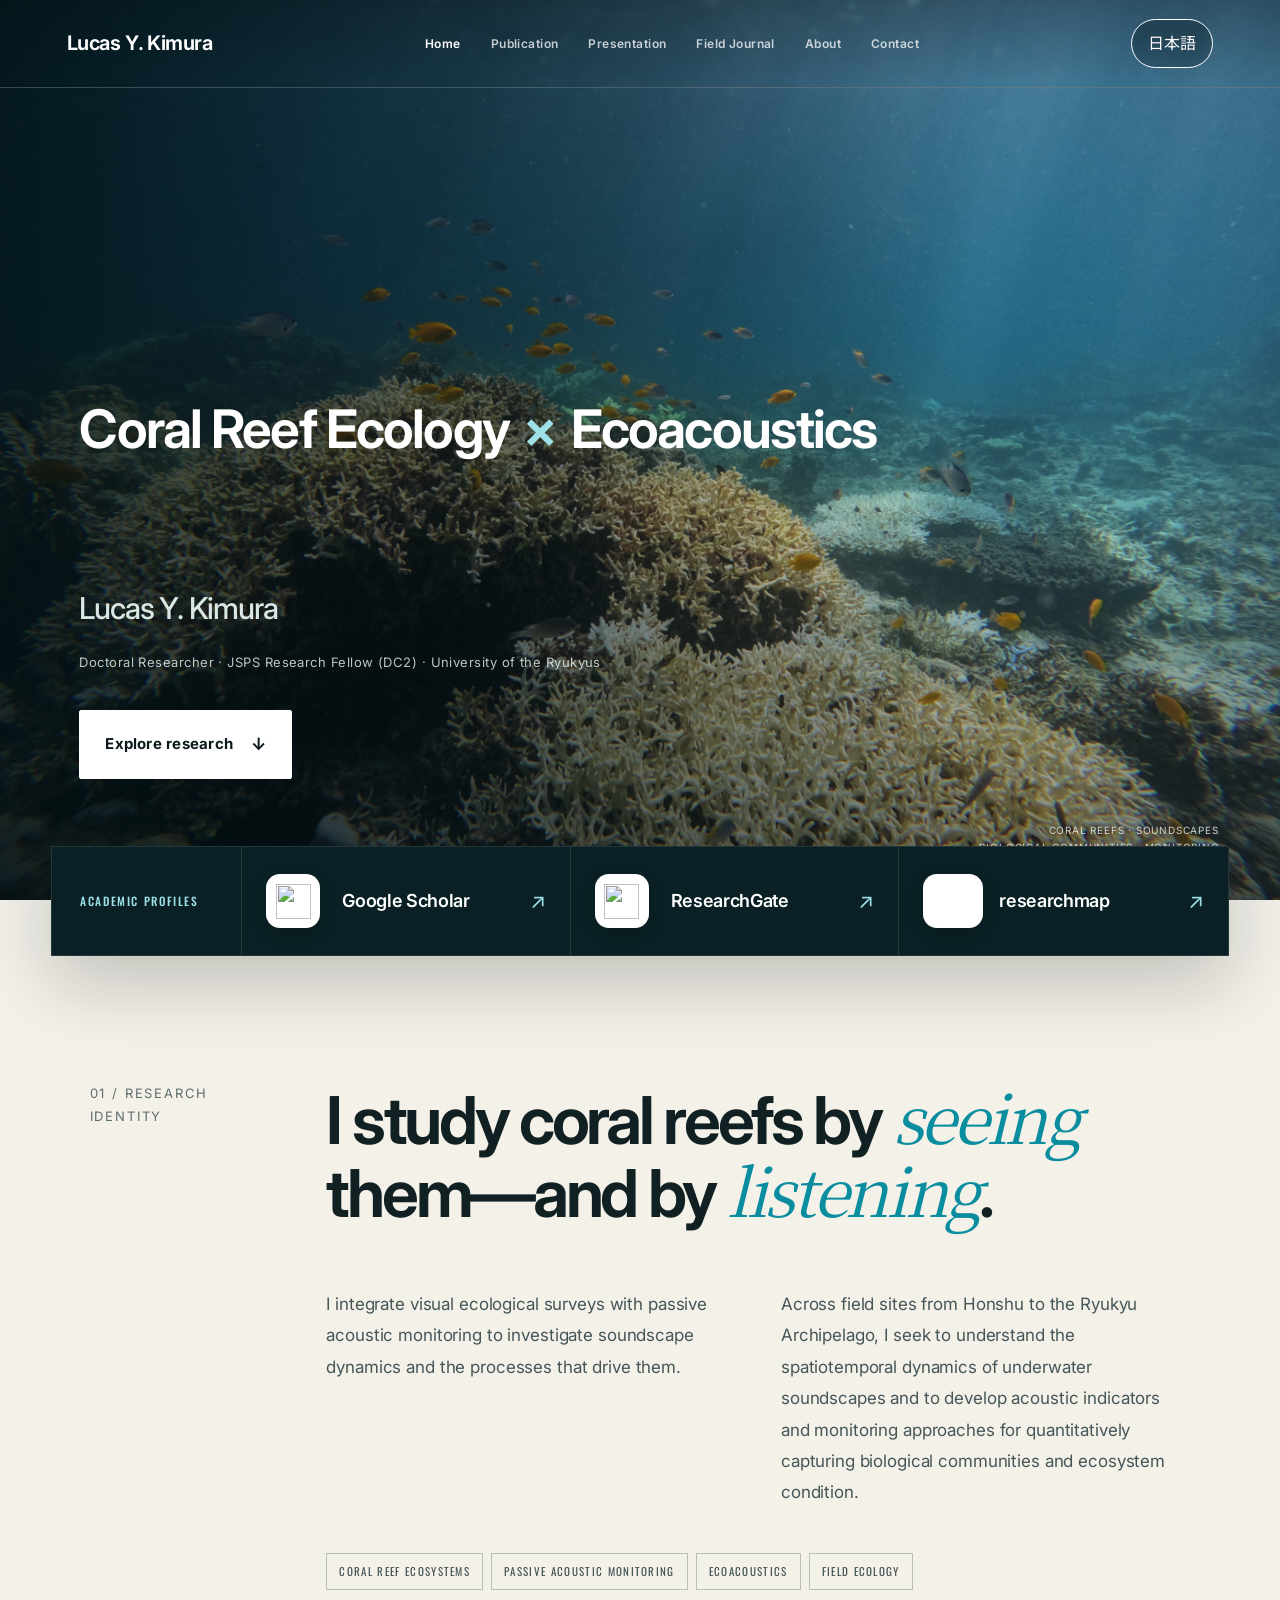
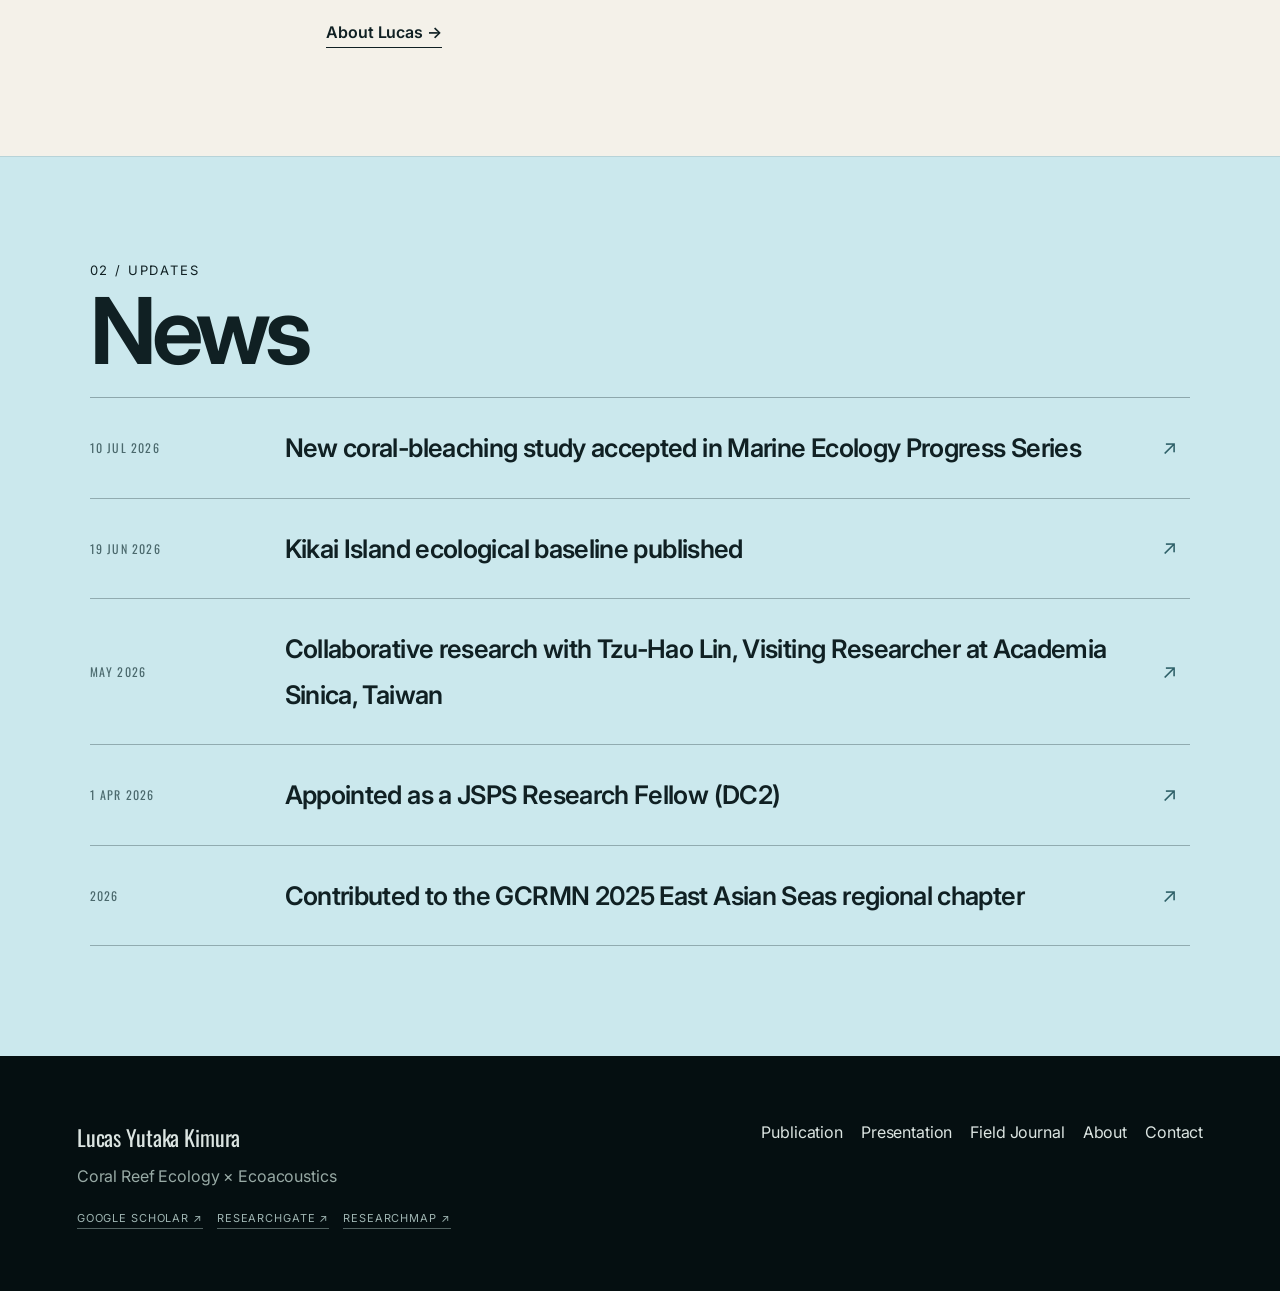
==== commit 2d7ca1ef: "Add dated JSPS appointment and Academia Sinica collaboration updates" ====
--- a/index.html
+++ b/index.html
@@ -101,10 +101,11 @@
   <section class="news" id="updates">
     <div class="section-head ink"><div><div class="kicker"><span data-en>02 / UPDATES</span><span data-ja>02 / 最新情報</span></div><h2><span data-en>News</span><span data-ja>News</span></h2></div></div>
     <div class="news-list">
-      <article><time><span data-en>2026</span><span data-ja>2026年</span></time><h3><span data-en>Contributed to the GCRMN 2025 East Asian Seas regional chapter</span><span data-ja>GCRMN 2025「東アジア海域」地域章に寄稿</span></h3></article>
       <article><time><span data-en>10 JUL 2026</span><span data-ja>2026年7月10日</span></time><h3><span data-en>New coral-bleaching study accepted in Marine Ecology Progress Series</span><span data-ja>長期熱ストレスと遅延白化に関する研究が Marine Ecology Progress Series に受理</span></h3></article>
       <article><time><span data-en>19 JUN 2026</span><span data-ja>2026年6月19日</span></time><h3><span data-en>Kikai Island ecological baseline published</span><span data-ja>喜界島における底生群集・魚類群集の生態学的ベースライン研究を公開</span></h3></article>
-      <article><time><span data-en>2026</span><span data-ja>2026年</span></time><h3><span data-en>Selected as a JSPS Research Fellow (DC2)</span><span data-ja>日本学術振興会特別研究員（DC2）に採用</span></h3></article>
+      <article><time><span data-en>MAY 2026</span><span data-ja>2026年5月</span></time><h3><span data-en>Collaborative research with Tzu-Hao Lin, Visiting Researcher at Academia Sinica, Taiwan</span><span data-ja>台湾・Academia Sinicaの客員研究員 Tzu-Hao Lin 氏と共同研究</span></h3></article>
+      <article><time><span data-en>1 APR 2026</span><span data-ja>2026年4月1日</span></time><h3><span data-en>Appointed as a JSPS Research Fellow (DC2)</span><span data-ja>日本学術振興会特別研究員（DC2）に採用</span></h3></article>
+      <article><time><span data-en>2026</span><span data-ja>2026年</span></time><h3><span data-en>Contributed to the GCRMN 2025 East Asian Seas regional chapter</span><span data-ja>GCRMN 2025「東アジア海域」地域章に寄稿</span></h3></article>
     </div>
   </section>
 </main>
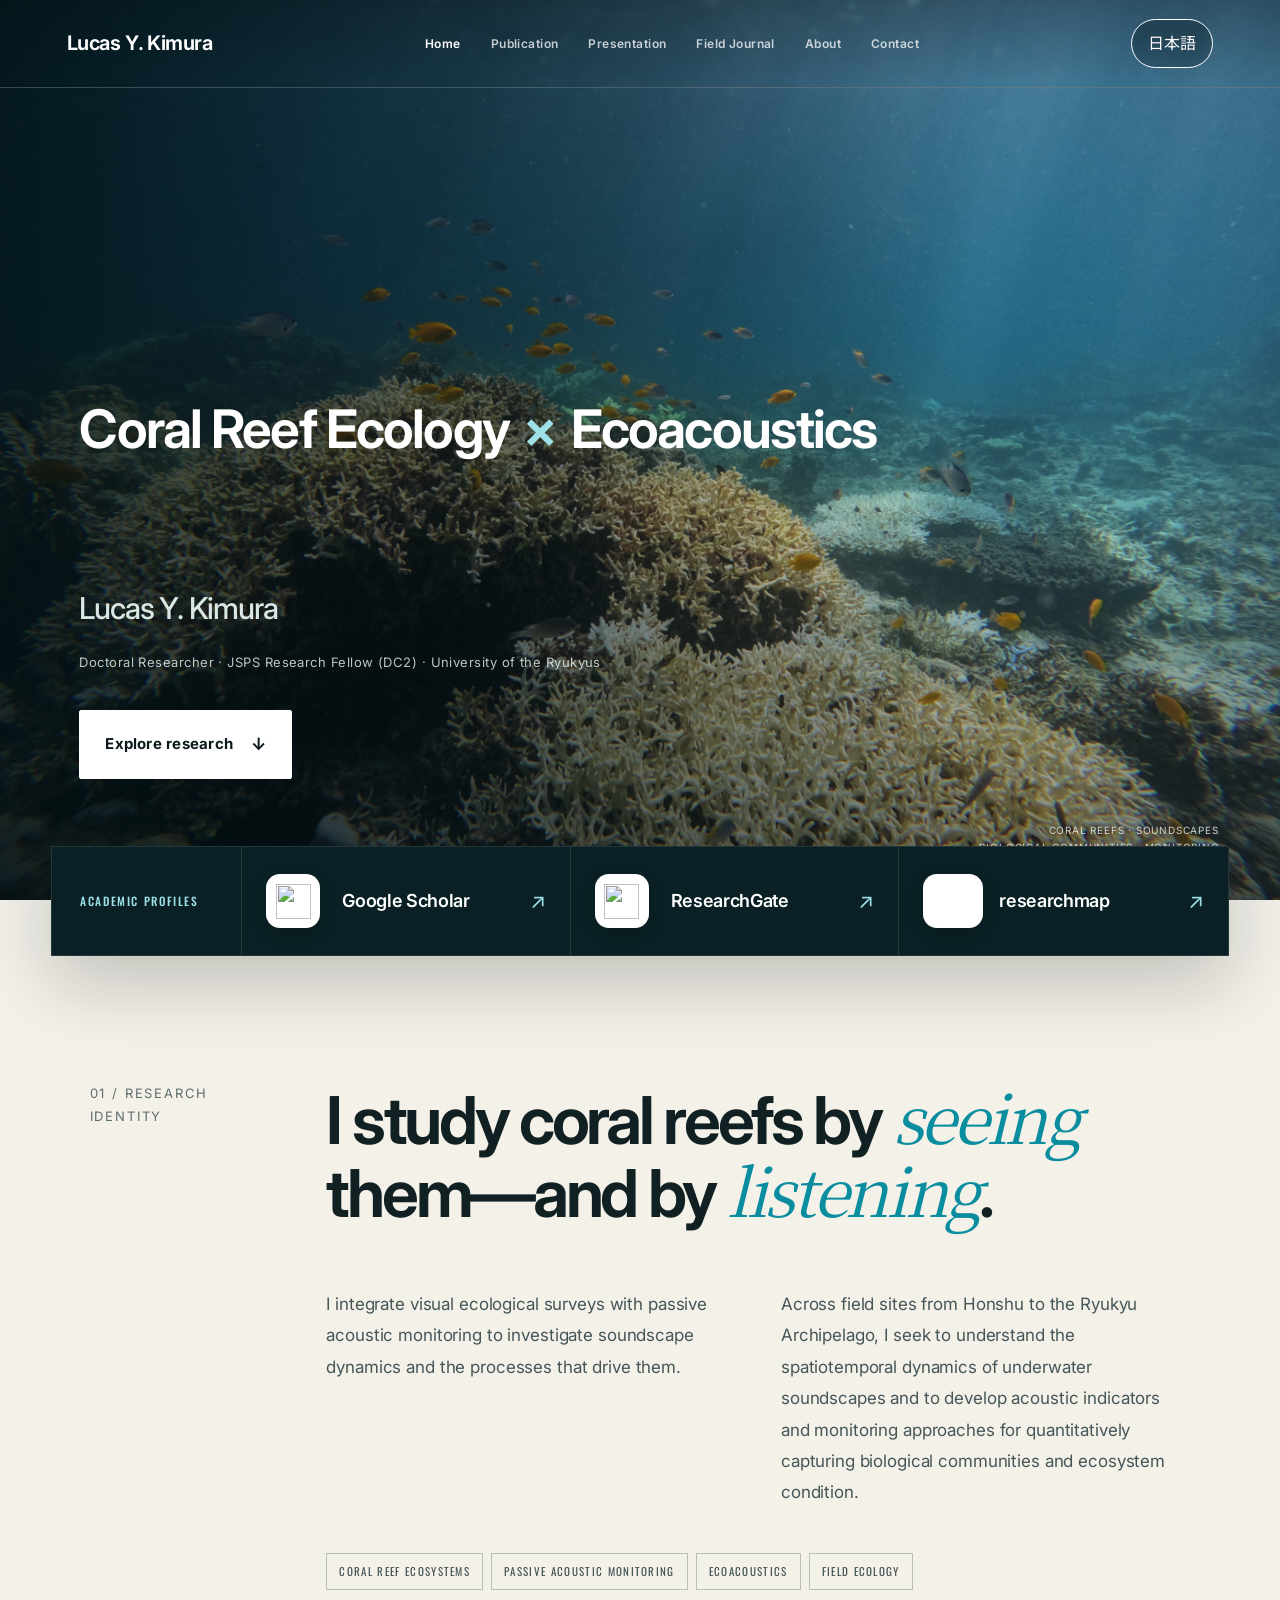
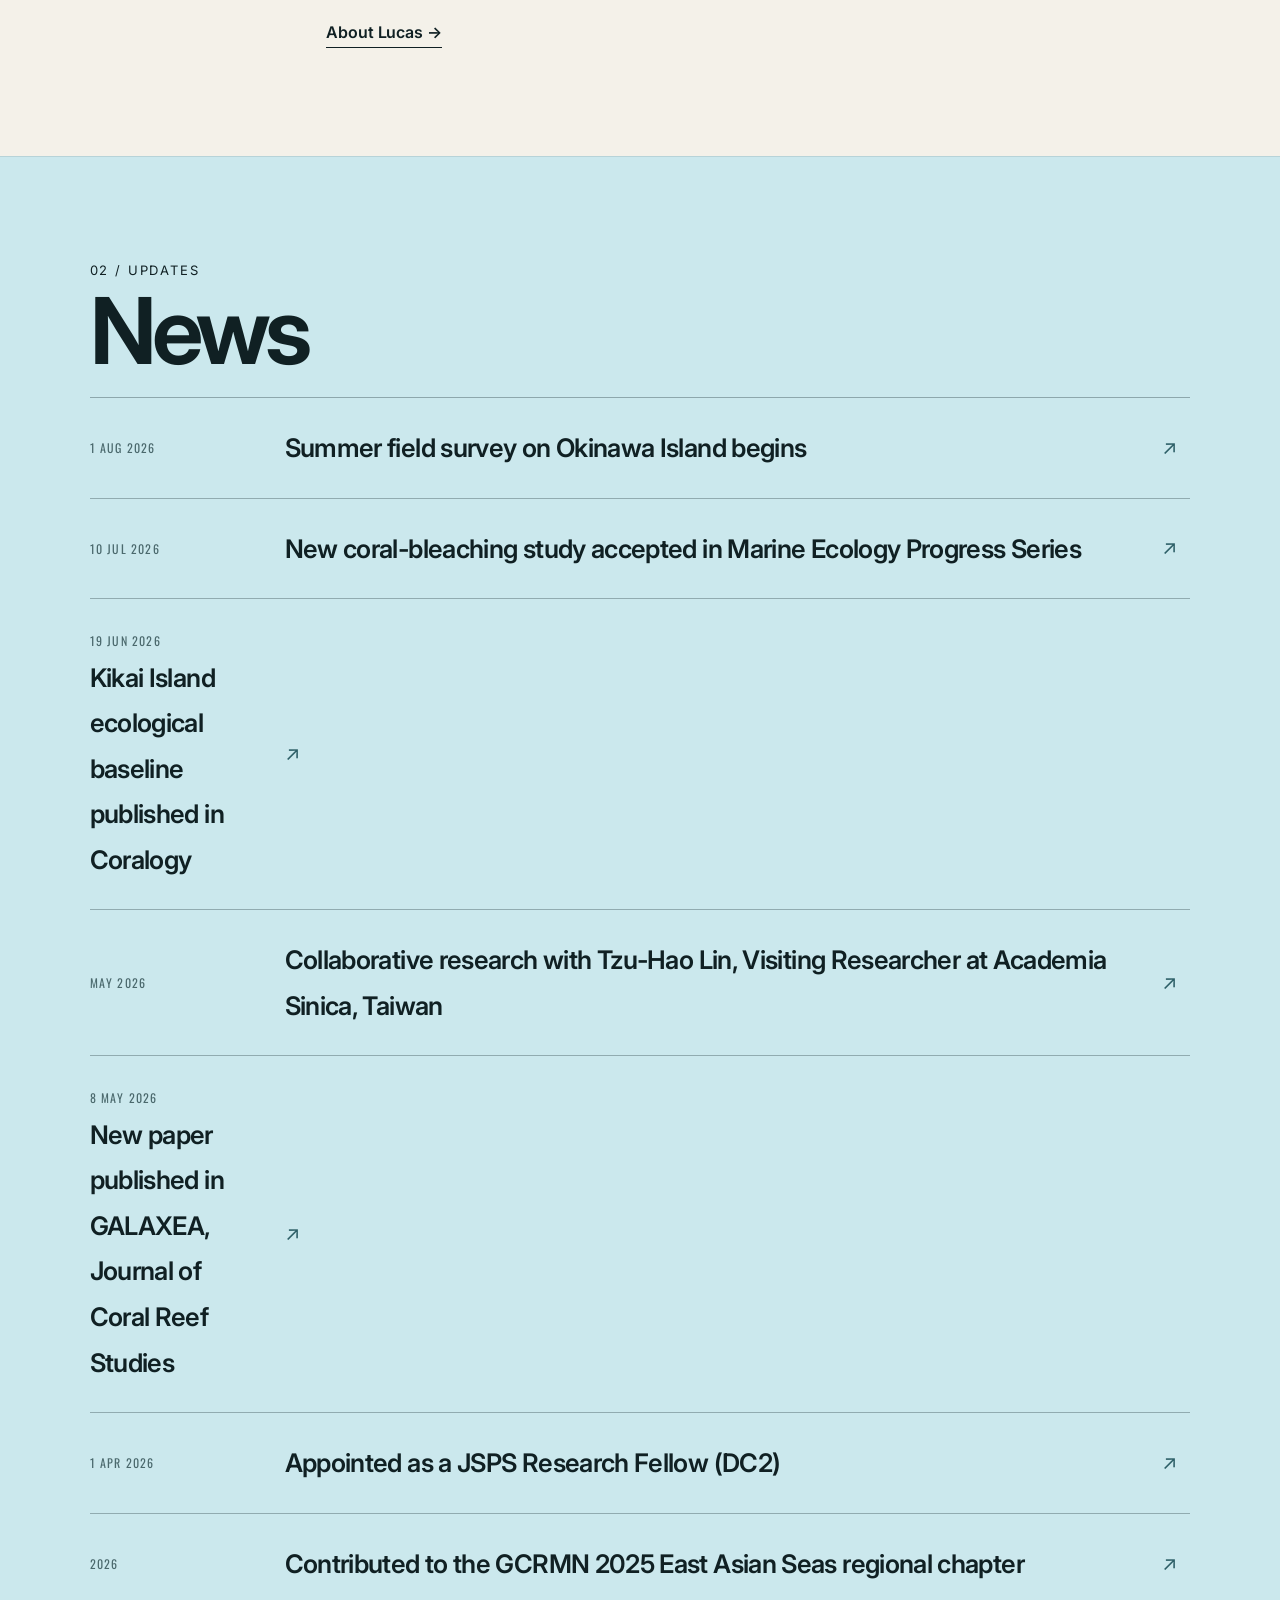
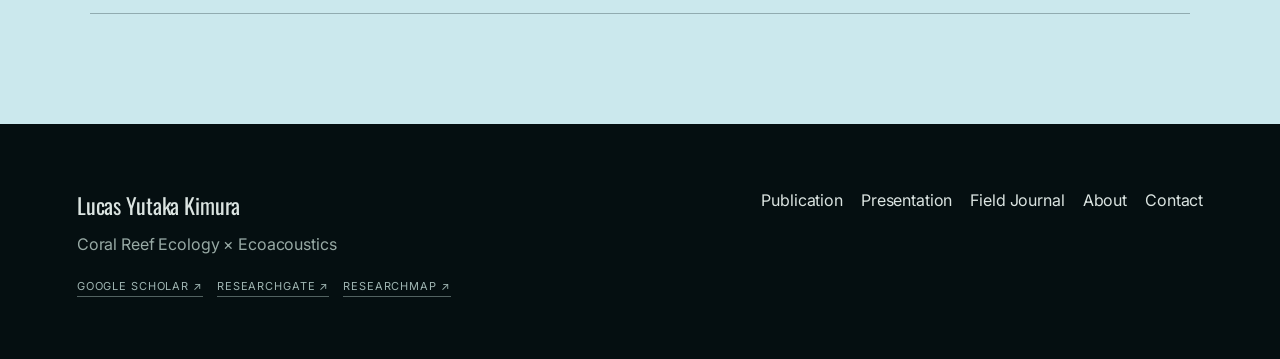
==== commit be0f9c33: "Add 2026 fieldwork and publication milestones" ====
--- a/index.html
+++ b/index.html
@@ -39,51 +39,29 @@
 
 <main>
   <section class="hero" aria-labelledby="hero-title">
-    <img
-      src="assets/images/home-hero-2026.JPG"
-      fetchpriority="high"
-      decoding="async"
-      data-alt-en="Coral reef and reef fishes"
-      data-alt-ja="サンゴ礁とサンゴ礁魚類"
-      alt="Coral reef and reef fishes">
+    <img src="assets/images/home-hero-2026.JPG" fetchpriority="high" decoding="async" data-alt-en="Coral reef and reef fishes" data-alt-ja="サンゴ礁とサンゴ礁魚類" alt="Coral reef and reef fishes">
     <div class="shade"></div>
     <div class="hero-copy">
       <div class="field"><span data-en>Coral Reef Ecology <span class="cross">×</span> Ecoacoustics</span><span data-ja>サンゴ礁生態学 <span class="cross">×</span> 生態音響学</span></div>
       <h1 id="hero-title">Lucas Y. Kimura</h1>
       <p class="hero-meta"><span data-en>Doctoral Researcher · JSPS Research Fellow (DC2) · University of the Ryukyus</span><span data-ja>琉球大学 博士後期課程 · 日本学術振興会特別研究員（DC2）</span></p>
-      <div class="hero-actions">
-        <a class="button light" href="#research-identity"><span data-en>Explore research</span><span data-ja>研究を見る</span></a>
-      </div>
+      <div class="hero-actions"><a class="button light" href="#research-identity"><span data-en>Explore research</span><span data-ja>研究を見る</span></a></div>
     </div>
     <div class="location"><span data-en>Coral reefs · Soundscapes<br>Biological communities · Monitoring</span><span data-ja>サンゴ礁 · サウンドスケープ<br>生物群集 · モニタリング</span></div>
     <div class="scroll-note"><span data-en>Scroll to explore</span><span data-ja>スクロールして研究を見る</span></div>
   </section>
 
   <section class="profile-dock" data-aria-en="Academic profiles" data-aria-ja="研究者プロフィール" aria-label="Academic profiles">
-    <div class="profile-dock-label">
-      <span><span data-en>Academic profiles</span><span data-ja>研究者プロフィール</span></span>
-    </div>
-    <a class="profile-card scholar-card" href="https://scholar.google.com/citations?user=vAI-kDgAAAAJ&hl=ja" target="_blank" rel="me noopener noreferrer" data-aria-en="Google Scholar profile" data-aria-ja="Google Scholar プロフィール" aria-label="Google Scholar profile">
-      <span class="profile-logo" aria-hidden="true"><img src="https://upload.wikimedia.org/wikipedia/commons/c/c7/Google_Scholar_logo.svg" alt=""></span>
-      <span class="profile-copy"><strong>Google Scholar</strong></span><span class="profile-arrow">↗</span>
-    </a>
-    <a class="profile-card researchgate-card" href="https://www.researchgate.net/profile/Lucas-Kimura-2?ev=hdr_xprf" target="_blank" rel="me noopener noreferrer" data-aria-en="ResearchGate profile" data-aria-ja="ResearchGate プロフィール" aria-label="ResearchGate profile">
-      <span class="profile-logo" aria-hidden="true"><img src="https://upload.wikimedia.org/wikipedia/commons/9/94/Researchgate_logo.svg" alt=""></span>
-      <span class="profile-copy"><strong>ResearchGate</strong></span><span class="profile-arrow">↗</span>
-    </a>
-    <a class="profile-card researchmap-card" href="https://researchmap.jp/lucasyutakakimura" target="_blank" rel="me noopener noreferrer" data-aria-en="researchmap profile" data-aria-ja="researchmap プロフィール" aria-label="researchmap profile">
-      <span class="profile-logo profile-logo-wide" aria-hidden="true"><img src="https://commons.wikimedia.org/wiki/Special:Redirect/file/Researchmap.png" alt=""></span>
-      <span class="profile-copy"><strong>researchmap</strong></span><span class="profile-arrow">↗</span>
-    </a>
+    <div class="profile-dock-label"><span><span data-en>Academic profiles</span><span data-ja>研究者プロフィール</span></span></div>
+    <a class="profile-card scholar-card" href="https://scholar.google.com/citations?user=vAI-kDgAAAAJ&hl=ja" target="_blank" rel="me noopener noreferrer" data-aria-en="Google Scholar profile" data-aria-ja="Google Scholar プロフィール" aria-label="Google Scholar profile"><span class="profile-logo" aria-hidden="true"><img src="https://upload.wikimedia.org/wikipedia/commons/c/c7/Google_Scholar_logo.svg" alt=""></span><span class="profile-copy"><strong>Google Scholar</strong></span><span class="profile-arrow">↗</span></a>
+    <a class="profile-card researchgate-card" href="https://www.researchgate.net/profile/Lucas-Kimura-2?ev=hdr_xprf" target="_blank" rel="me noopener noreferrer" data-aria-en="ResearchGate profile" data-aria-ja="ResearchGate プロフィール" aria-label="ResearchGate profile"><span class="profile-logo" aria-hidden="true"><img src="https://upload.wikimedia.org/wikipedia/commons/9/94/Researchgate_logo.svg" alt=""></span><span class="profile-copy"><strong>ResearchGate</strong></span><span class="profile-arrow">↗</span></a>
+    <a class="profile-card researchmap-card" href="https://researchmap.jp/lucasyutakakimura" target="_blank" rel="me noopener noreferrer" data-aria-en="researchmap profile" data-aria-ja="researchmap プロフィール" aria-label="researchmap profile"><span class="profile-logo profile-logo-wide" aria-hidden="true"><img src="https://commons.wikimedia.org/wiki/Special:Redirect/file/Researchmap.png" alt=""></span><span class="profile-copy"><strong>researchmap</strong></span><span class="profile-arrow">↗</span></a>
   </section>
 
   <section class="paper intro" id="research-identity">
     <div class="label"><span data-en>01 / RESEARCH IDENTITY</span><span data-ja>01 / 研究の基軸</span></div>
     <div>
-      <h2>
-        <span data-en>I study coral reefs by <em>seeing</em> them—and by <em>listening</em>.</span>
-        <span data-ja>サンゴ礁を<span class="sense-highlight">「見る」</span>こと、<span class="sense-highlight">「聴く」</span>ことから生態系を読み解く。</span>
-      </h2>
+      <h2><span data-en>I study coral reefs by <em>seeing</em> them—and by <em>listening</em>.</span><span data-ja>サンゴ礁を<span class="sense-highlight">「見る」</span>こと、<span class="sense-highlight">「聴く」</span>ことから生態系を読み解く。</span></h2>
       <div class="cols">
         <p><span data-en>I integrate visual ecological surveys with passive acoustic monitoring to investigate soundscape dynamics and the processes that drive them.</span><span data-ja>目視生態調査と受動的音響観測を統合し、サウンドスケープの動態およびその駆動要因を明らかにする研究に取り組んでいます。</span></p>
         <p><span data-en>Across field sites from Honshu to the Ryukyu Archipelago, I seek to understand the spatiotemporal dynamics of underwater soundscapes and to develop acoustic indicators and monitoring approaches for quantitatively capturing biological communities and ecosystem condition.</span><span data-ja>本州から琉球列島を主なフィールドに、海中サウンドスケープの時空間動態を理解するとともに、音響情報を用いて生物群集や生態系の状態を定量的に捉える指標化とモニタリング手法の発展を目指しています。</span></p>
@@ -101,9 +79,11 @@
   <section class="news" id="updates">
     <div class="section-head ink"><div><div class="kicker"><span data-en>02 / UPDATES</span><span data-ja>02 / 最新情報</span></div><h2><span data-en>News</span><span data-ja>News</span></h2></div></div>
     <div class="news-list">
+      <article><time><span data-en>1 AUG 2026</span><span data-ja>2026年8月1日</span></time><h3><span data-en>Summer field survey on Okinawa Island begins</span><span data-ja>沖縄島における夏季調査を開始</span></h3></article>
       <article><time><span data-en>10 JUL 2026</span><span data-ja>2026年7月10日</span></time><h3><span data-en>New coral-bleaching study accepted in Marine Ecology Progress Series</span><span data-ja>長期熱ストレスと遅延白化に関する研究が Marine Ecology Progress Series に受理</span></h3></article>
-      <article><time><span data-en>19 JUN 2026</span><span data-ja>2026年6月19日</span></time><h3><span data-en>Kikai Island ecological baseline published</span><span data-ja>喜界島における底生群集・魚類群集の生態学的ベースライン研究を公開</span></h3></article>
-      <article><time><span data-en>MAY 2026</span><span data-ja>2026年5月</span></time><h3><span data-en>Collaborative research with Tzu-Hao Lin, Visiting Researcher at Academia Sinica, Taiwan</span><span data-ja>台湾・Academia Sinicaの客員研究員 Tzu-Hao Lin 氏と共同研究</span></h3></article>
+      <article class="news-link"><a href="https://coralogy.kikaireefs.org/B-1%20Discussion%20and%20communications/article/b1-10%20Y%20L%20Kimura_coralogy_Disc%20and%20comn.pdf" target="_blank" rel="noopener"><time><span data-en>19 JUN 2026</span><span data-ja>2026年6月19日</span></time><h3><span data-en>Kikai Island ecological baseline published in Coralogy</span><span data-ja>喜界島における底生群集・魚類群集の生態学的ベースライン研究を Coralogy に掲載</span></h3></a></article>
+      <article><time><span data-en>MAY 2026</span><span data-ja>2026年5月</span></time><h3><span data-en>Collaborative research with Tzu-Hao Lin, Visiting Researcher at Academia Sinica, Taiwan</span><span data-ja>台湾・Academia Sinica の客員研究員 Tzu-Hao Lin 氏と共同研究</span></h3></article>
+      <article class="news-link"><a href="https://www.jstage.jst.go.jp/article/galaxea/28/1/28_G28-9P/_pdf/-char/ja" target="_blank" rel="noopener"><time><span data-en>8 MAY 2026</span><span data-ja>2026年5月8日</span></time><h3><span data-en>New paper published in GALAXEA, Journal of Coral Reef Studies</span><span data-ja>GALAXEA, Journal of Coral Reef Studies に論文を掲載</span></h3></a></article>
       <article><time><span data-en>1 APR 2026</span><span data-ja>2026年4月1日</span></time><h3><span data-en>Appointed as a JSPS Research Fellow (DC2)</span><span data-ja>日本学術振興会特別研究員（DC2）に採用</span></h3></article>
       <article><time><span data-en>2026</span><span data-ja>2026年</span></time><h3><span data-en>Contributed to the GCRMN 2025 East Asian Seas regional chapter</span><span data-ja>GCRMN 2025「東アジア海域」地域章に寄稿</span></h3></article>
     </div>
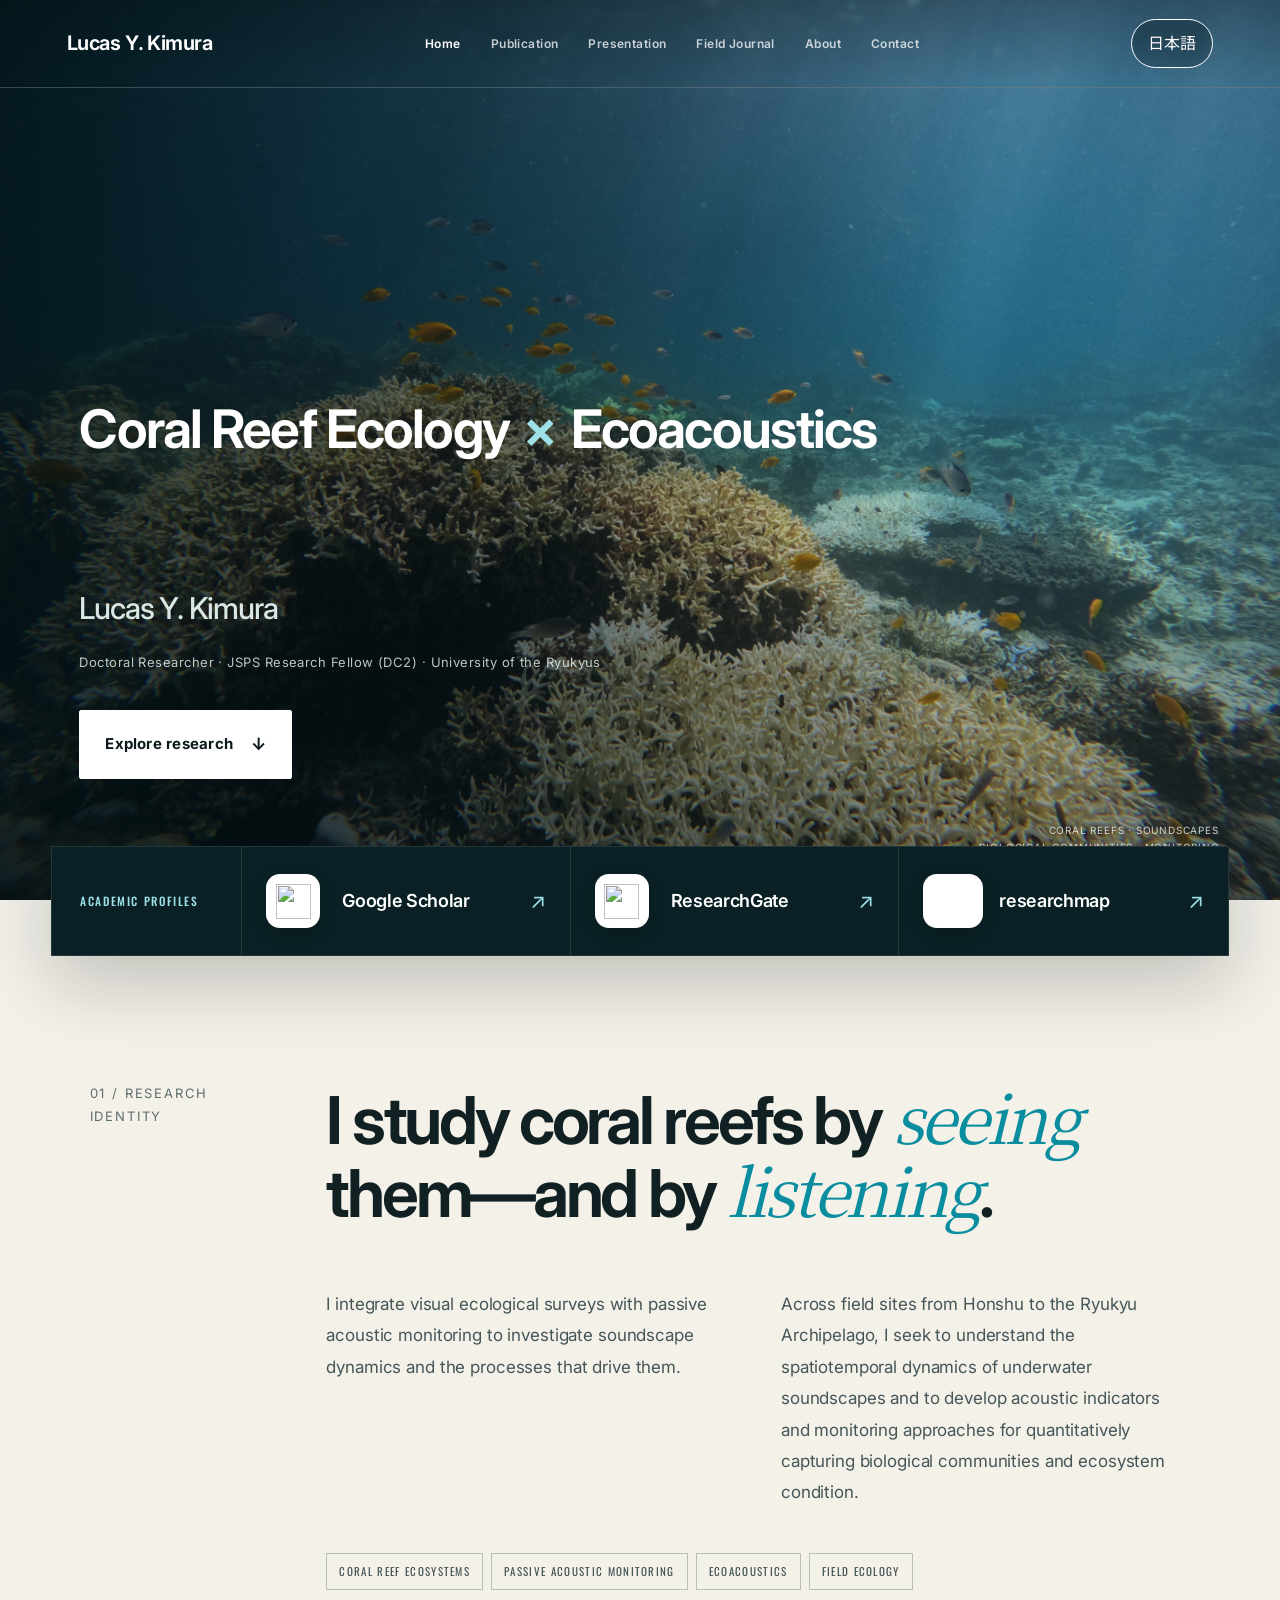
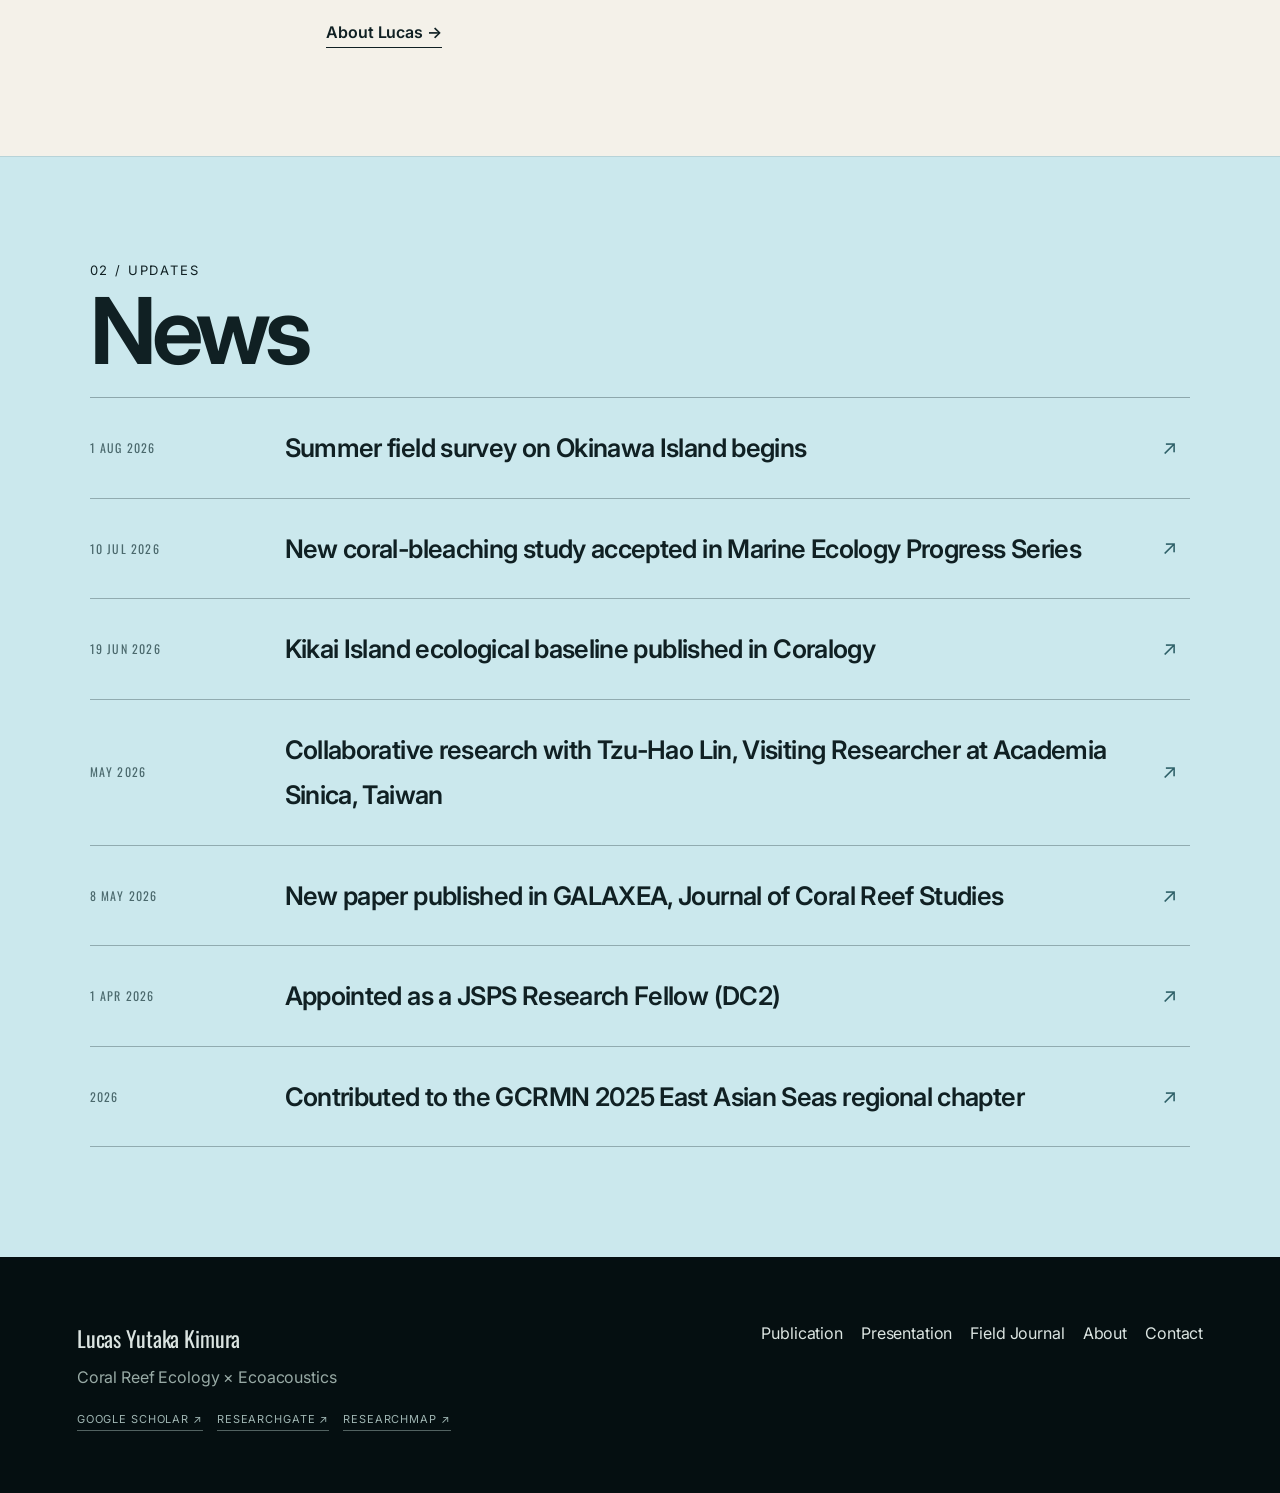
==== commit b8699fff: "Polish linked publication news items" ====
--- a/index.html
+++ b/index.html
@@ -19,21 +19,10 @@
   <script>(function(){try{var q=new URLSearchParams(location.search).get('lang');var l=(q==='ja'||q==='en')?q:(localStorage.getItem('lyk-lang')||'en');document.documentElement.dataset.lang=l;document.documentElement.lang=l;}catch(e){}})();</script>
   <script type="application/ld+json">{"@context":"https://schema.org","@type":"Person","name":"Lucas Yutaka Kimura","url":"https://lucasyutakakimura.github.io/lucas-kimura-website/","affiliation":{"@type":"Organization","name":"University of the Ryukyus"},"knowsAbout":["Coral reef ecology","Ecoacoustics","Passive acoustic monitoring","Reef fish ecology","Coral bleaching"],"sameAs":["https://scholar.google.com/citations?user=vAI-kDgAAAAJ&hl=ja","https://www.researchgate.net/profile/Lucas-Kimura-2?ev=hdr_xprf","https://researchmap.jp/lucasyutakakimura"]}</script>
 </head>
-<body class="home-page"
- data-title-en="Lucas Y. Kimura — Coral Reef Ecology × Ecoacoustics"
- data-title-ja="Lucas Y. Kimura — サンゴ礁生態学 × 生態音響学"
- data-description-en="Lucas Y. Kimura — integrating coral reef ecology and ecoacoustics from Honshu to the Ryukyu Archipelago to understand soundscape dynamics and advance acoustic ecosystem monitoring."
- data-description-ja="Lucas Y. Kimura — 本州から琉球列島を中心に、海中サウンドスケープの時空間動態を明らかにし、音響情報から生物群集や生態系の状態を捉える指標・モニタリング手法の発展を目指しています。">
+<body class="home-page" data-title-en="Lucas Y. Kimura — Coral Reef Ecology × Ecoacoustics" data-title-ja="Lucas Y. Kimura — サンゴ礁生態学 × 生態音響学" data-description-en="Lucas Y. Kimura — integrating coral reef ecology and ecoacoustics from Honshu to the Ryukyu Archipelago to understand soundscape dynamics and advance acoustic ecosystem monitoring." data-description-ja="Lucas Y. Kimura — 本州から琉球列島を中心に、海中サウンドスケープの時空間動態を明らかにし、音響情報から生物群集や生態系の状態を捉える指標・モニタリング手法の発展を目指しています。">
 <header class="top">
   <a class="brand" href="index.html">Lucas Y. Kimura</a>
-  <nav aria-label="Primary navigation">
-    <a class="active" href="index.html"><span data-en>Home</span><span data-ja>ホーム</span></a>
-    <a href="publications.html"><span data-en>Publication</span><span data-ja>論文</span></a>
-    <a href="presentation.html"><span data-en>Presentation</span><span data-ja>学会発表</span></a>
-    <a href="fieldwork.html"><span data-en>Field Journal</span><span data-ja>フィールド記録</span></a>
-    <a href="about.html"><span data-en>About</span><span data-ja>プロフィール</span></a>
-    <a href="contact.html"><span data-en>Contact</span><span data-ja>お問い合わせ</span></a>
-  </nav>
+  <nav aria-label="Primary navigation"><a class="active" href="index.html"><span data-en>Home</span><span data-ja>ホーム</span></a><a href="publications.html"><span data-en>Publication</span><span data-ja>論文</span></a><a href="presentation.html"><span data-en>Presentation</span><span data-ja>学会発表</span></a><a href="fieldwork.html"><span data-en>Field Journal</span><span data-ja>フィールド記録</span></a><a href="about.html"><span data-en>About</span><span data-ja>プロフィール</span></a><a href="contact.html"><span data-en>Contact</span><span data-ja>お問い合わせ</span></a></nav>
   <button id="lang" type="button" aria-label="Switch language">日本語</button>
 </header>
 
@@ -41,12 +30,7 @@
   <section class="hero" aria-labelledby="hero-title">
     <img src="assets/images/home-hero-2026.JPG" fetchpriority="high" decoding="async" data-alt-en="Coral reef and reef fishes" data-alt-ja="サンゴ礁とサンゴ礁魚類" alt="Coral reef and reef fishes">
     <div class="shade"></div>
-    <div class="hero-copy">
-      <div class="field"><span data-en>Coral Reef Ecology <span class="cross">×</span> Ecoacoustics</span><span data-ja>サンゴ礁生態学 <span class="cross">×</span> 生態音響学</span></div>
-      <h1 id="hero-title">Lucas Y. Kimura</h1>
-      <p class="hero-meta"><span data-en>Doctoral Researcher · JSPS Research Fellow (DC2) · University of the Ryukyus</span><span data-ja>琉球大学 博士後期課程 · 日本学術振興会特別研究員（DC2）</span></p>
-      <div class="hero-actions"><a class="button light" href="#research-identity"><span data-en>Explore research</span><span data-ja>研究を見る</span></a></div>
-    </div>
+    <div class="hero-copy"><div class="field"><span data-en>Coral Reef Ecology <span class="cross">×</span> Ecoacoustics</span><span data-ja>サンゴ礁生態学 <span class="cross">×</span> 生態音響学</span></div><h1 id="hero-title">Lucas Y. Kimura</h1><p class="hero-meta"><span data-en>Doctoral Researcher · JSPS Research Fellow (DC2) · University of the Ryukyus</span><span data-ja>琉球大学 博士後期課程 · 日本学術振興会特別研究員（DC2）</span></p><div class="hero-actions"><a class="button light" href="#research-identity"><span data-en>Explore research</span><span data-ja>研究を見る</span></a></div></div>
     <div class="location"><span data-en>Coral reefs · Soundscapes<br>Biological communities · Monitoring</span><span data-ja>サンゴ礁 · サウンドスケープ<br>生物群集 · モニタリング</span></div>
     <div class="scroll-note"><span data-en>Scroll to explore</span><span data-ja>スクロールして研究を見る</span></div>
   </section>
@@ -60,20 +44,7 @@
 
   <section class="paper intro" id="research-identity">
     <div class="label"><span data-en>01 / RESEARCH IDENTITY</span><span data-ja>01 / 研究の基軸</span></div>
-    <div>
-      <h2><span data-en>I study coral reefs by <em>seeing</em> them—and by <em>listening</em>.</span><span data-ja>サンゴ礁を<span class="sense-highlight">「見る」</span>こと、<span class="sense-highlight">「聴く」</span>ことから生態系を読み解く。</span></h2>
-      <div class="cols">
-        <p><span data-en>I integrate visual ecological surveys with passive acoustic monitoring to investigate soundscape dynamics and the processes that drive them.</span><span data-ja>目視生態調査と受動的音響観測を統合し、サウンドスケープの動態およびその駆動要因を明らかにする研究に取り組んでいます。</span></p>
-        <p><span data-en>Across field sites from Honshu to the Ryukyu Archipelago, I seek to understand the spatiotemporal dynamics of underwater soundscapes and to develop acoustic indicators and monitoring approaches for quantitatively capturing biological communities and ecosystem condition.</span><span data-ja>本州から琉球列島を主なフィールドに、海中サウンドスケープの時空間動態を理解するとともに、音響情報を用いて生物群集や生態系の状態を定量的に捉える指標化とモニタリング手法の発展を目指しています。</span></p>
-      </div>
-      <div class="research-tags" data-aria-en="Research themes" data-aria-ja="研究テーマ" aria-label="Research themes">
-        <span><span data-en>Coral reef ecosystems</span><span data-ja>サンゴ礁生態系</span></span>
-        <span><span data-en>Passive acoustic monitoring</span><span data-ja>受動的音響モニタリング</span></span>
-        <span><span data-en>Ecoacoustics</span><span data-ja>生態音響学</span></span>
-        <span><span data-en>Field ecology</span><span data-ja>野外生態学</span></span>
-      </div>
-      <a class="text-link" href="about.html"><span data-en>About Lucas →</span><span data-ja>プロフィールを見る →</span></a>
-    </div>
+    <div><h2><span data-en>I study coral reefs by <em>seeing</em> them—and by <em>listening</em>.</span><span data-ja>サンゴ礁を<span class="sense-highlight">「見る」</span>こと、<span class="sense-highlight">「聴く」</span>ことから生態系を読み解く。</span></h2><div class="cols"><p><span data-en>I integrate visual ecological surveys with passive acoustic monitoring to investigate soundscape dynamics and the processes that drive them.</span><span data-ja>目視生態調査と受動的音響観測を統合し、サウンドスケープの動態およびその駆動要因を明らかにする研究に取り組んでいます。</span></p><p><span data-en>Across field sites from Honshu to the Ryukyu Archipelago, I seek to understand the spatiotemporal dynamics of underwater soundscapes and to develop acoustic indicators and monitoring approaches for quantitatively capturing biological communities and ecosystem condition.</span><span data-ja>本州から琉球列島を主なフィールドに、海中サウンドスケープの時空間動態を理解するとともに、音響情報を用いて生物群集や生態系の状態を定量的に捉える指標化とモニタリング手法の発展を目指しています。</span></p></div><div class="research-tags" data-aria-en="Research themes" data-aria-ja="研究テーマ" aria-label="Research themes"><span><span data-en>Coral reef ecosystems</span><span data-ja>サンゴ礁生態系</span></span><span><span data-en>Passive acoustic monitoring</span><span data-ja>受動的音響モニタリング</span></span><span><span data-en>Ecoacoustics</span><span data-ja>生態音響学</span></span><span><span data-en>Field ecology</span><span data-ja>野外生態学</span></span></div><a class="text-link" href="about.html"><span data-en>About Lucas →</span><span data-ja>プロフィールを見る →</span></a></div>
   </section>
 
   <section class="news" id="updates">
@@ -81,19 +52,16 @@
     <div class="news-list">
       <article><time><span data-en>1 AUG 2026</span><span data-ja>2026年8月1日</span></time><h3><span data-en>Summer field survey on Okinawa Island begins</span><span data-ja>沖縄島における夏季調査を開始</span></h3></article>
       <article><time><span data-en>10 JUL 2026</span><span data-ja>2026年7月10日</span></time><h3><span data-en>New coral-bleaching study accepted in Marine Ecology Progress Series</span><span data-ja>長期熱ストレスと遅延白化に関する研究が Marine Ecology Progress Series に受理</span></h3></article>
-      <article class="news-link"><a href="https://coralogy.kikaireefs.org/B-1%20Discussion%20and%20communications/article/b1-10%20Y%20L%20Kimura_coralogy_Disc%20and%20comn.pdf" target="_blank" rel="noopener"><time><span data-en>19 JUN 2026</span><span data-ja>2026年6月19日</span></time><h3><span data-en>Kikai Island ecological baseline published in Coralogy</span><span data-ja>喜界島における底生群集・魚類群集の生態学的ベースライン研究を Coralogy に掲載</span></h3></a></article>
+      <article><time><span data-en>19 JUN 2026</span><span data-ja>2026年6月19日</span></time><h3><a href="https://coralogy.kikaireefs.org/B-1%20Discussion%20and%20communications/article/b1-10%20Y%20L%20Kimura_coralogy_Disc%20and%20comn.pdf" target="_blank" rel="noopener"><span data-en>Kikai Island ecological baseline published in Coralogy</span><span data-ja>喜界島における底生群集・魚類群集の生態学的ベースライン研究を Coralogy に掲載</span></a></h3></article>
       <article><time><span data-en>MAY 2026</span><span data-ja>2026年5月</span></time><h3><span data-en>Collaborative research with Tzu-Hao Lin, Visiting Researcher at Academia Sinica, Taiwan</span><span data-ja>台湾・Academia Sinica の客員研究員 Tzu-Hao Lin 氏と共同研究</span></h3></article>
-      <article class="news-link"><a href="https://www.jstage.jst.go.jp/article/galaxea/28/1/28_G28-9P/_pdf/-char/ja" target="_blank" rel="noopener"><time><span data-en>8 MAY 2026</span><span data-ja>2026年5月8日</span></time><h3><span data-en>New paper published in GALAXEA, Journal of Coral Reef Studies</span><span data-ja>GALAXEA, Journal of Coral Reef Studies に論文を掲載</span></h3></a></article>
+      <article><time><span data-en>8 MAY 2026</span><span data-ja>2026年5月8日</span></time><h3><a href="https://www.jstage.jst.go.jp/article/galaxea/28/1/28_G28-9P/_pdf/-char/ja" target="_blank" rel="noopener"><span data-en>New paper published in GALAXEA, Journal of Coral Reef Studies</span><span data-ja>GALAXEA, Journal of Coral Reef Studies に論文を掲載</span></a></h3></article>
       <article><time><span data-en>1 APR 2026</span><span data-ja>2026年4月1日</span></time><h3><span data-en>Appointed as a JSPS Research Fellow (DC2)</span><span data-ja>日本学術振興会特別研究員（DC2）に採用</span></h3></article>
       <article><time><span data-en>2026</span><span data-ja>2026年</span></time><h3><span data-en>Contributed to the GCRMN 2025 East Asian Seas regional chapter</span><span data-ja>GCRMN 2025「東アジア海域」地域章に寄稿</span></h3></article>
     </div>
   </section>
 </main>
 
-<footer>
-  <div><strong>Lucas Yutaka Kimura</strong><p><span data-en>Coral Reef Ecology × Ecoacoustics</span><span data-ja>サンゴ礁生態学 × 生態音響学</span></p><div class="footer-profiles"><a href="https://scholar.google.com/citations?user=vAI-kDgAAAAJ&hl=ja" target="_blank" rel="me noopener">Google Scholar ↗</a><a href="https://www.researchgate.net/profile/Lucas-Kimura-2?ev=hdr_xprf" target="_blank" rel="me noopener">ResearchGate ↗</a><a href="https://researchmap.jp/lucasyutakakimura" target="_blank" rel="me noopener">researchmap ↗</a></div></div>
-  <nav><a href="publications.html"><span data-en>Publication</span><span data-ja>論文</span></a><a href="presentation.html"><span data-en>Presentation</span><span data-ja>学会発表</span></a><a href="fieldwork.html"><span data-en>Field Journal</span><span data-ja>フィールド記録</span></a><a href="about.html"><span data-en>About</span><span data-ja>プロフィール</span></a><a href="contact.html"><span data-en>Contact</span><span data-ja>お問い合わせ</span></a></nav>
-</footer>
+<footer><div><strong>Lucas Yutaka Kimura</strong><p><span data-en>Coral Reef Ecology × Ecoacoustics</span><span data-ja>サンゴ礁生態学 × 生態音響学</span></p><div class="footer-profiles"><a href="https://scholar.google.com/citations?user=vAI-kDgAAAAJ&hl=ja" target="_blank" rel="me noopener">Google Scholar ↗</a><a href="https://www.researchgate.net/profile/Lucas-Kimura-2?ev=hdr_xprf" target="_blank" rel="me noopener">ResearchGate ↗</a><a href="https://researchmap.jp/lucasyutakakimura" target="_blank" rel="me noopener">researchmap ↗</a></div></div><nav><a href="publications.html"><span data-en>Publication</span><span data-ja>論文</span></a><a href="presentation.html"><span data-en>Presentation</span><span data-ja>学会発表</span></a><a href="fieldwork.html"><span data-en>Field Journal</span><span data-ja>フィールド記録</span></a><a href="about.html"><span data-en>About</span><span data-ja>プロフィール</span></a><a href="contact.html"><span data-en>Contact</span><span data-ja>お問い合わせ</span></a></nav></footer>
 <script src="assets/site.js"></script>
 </body>
 </html>
